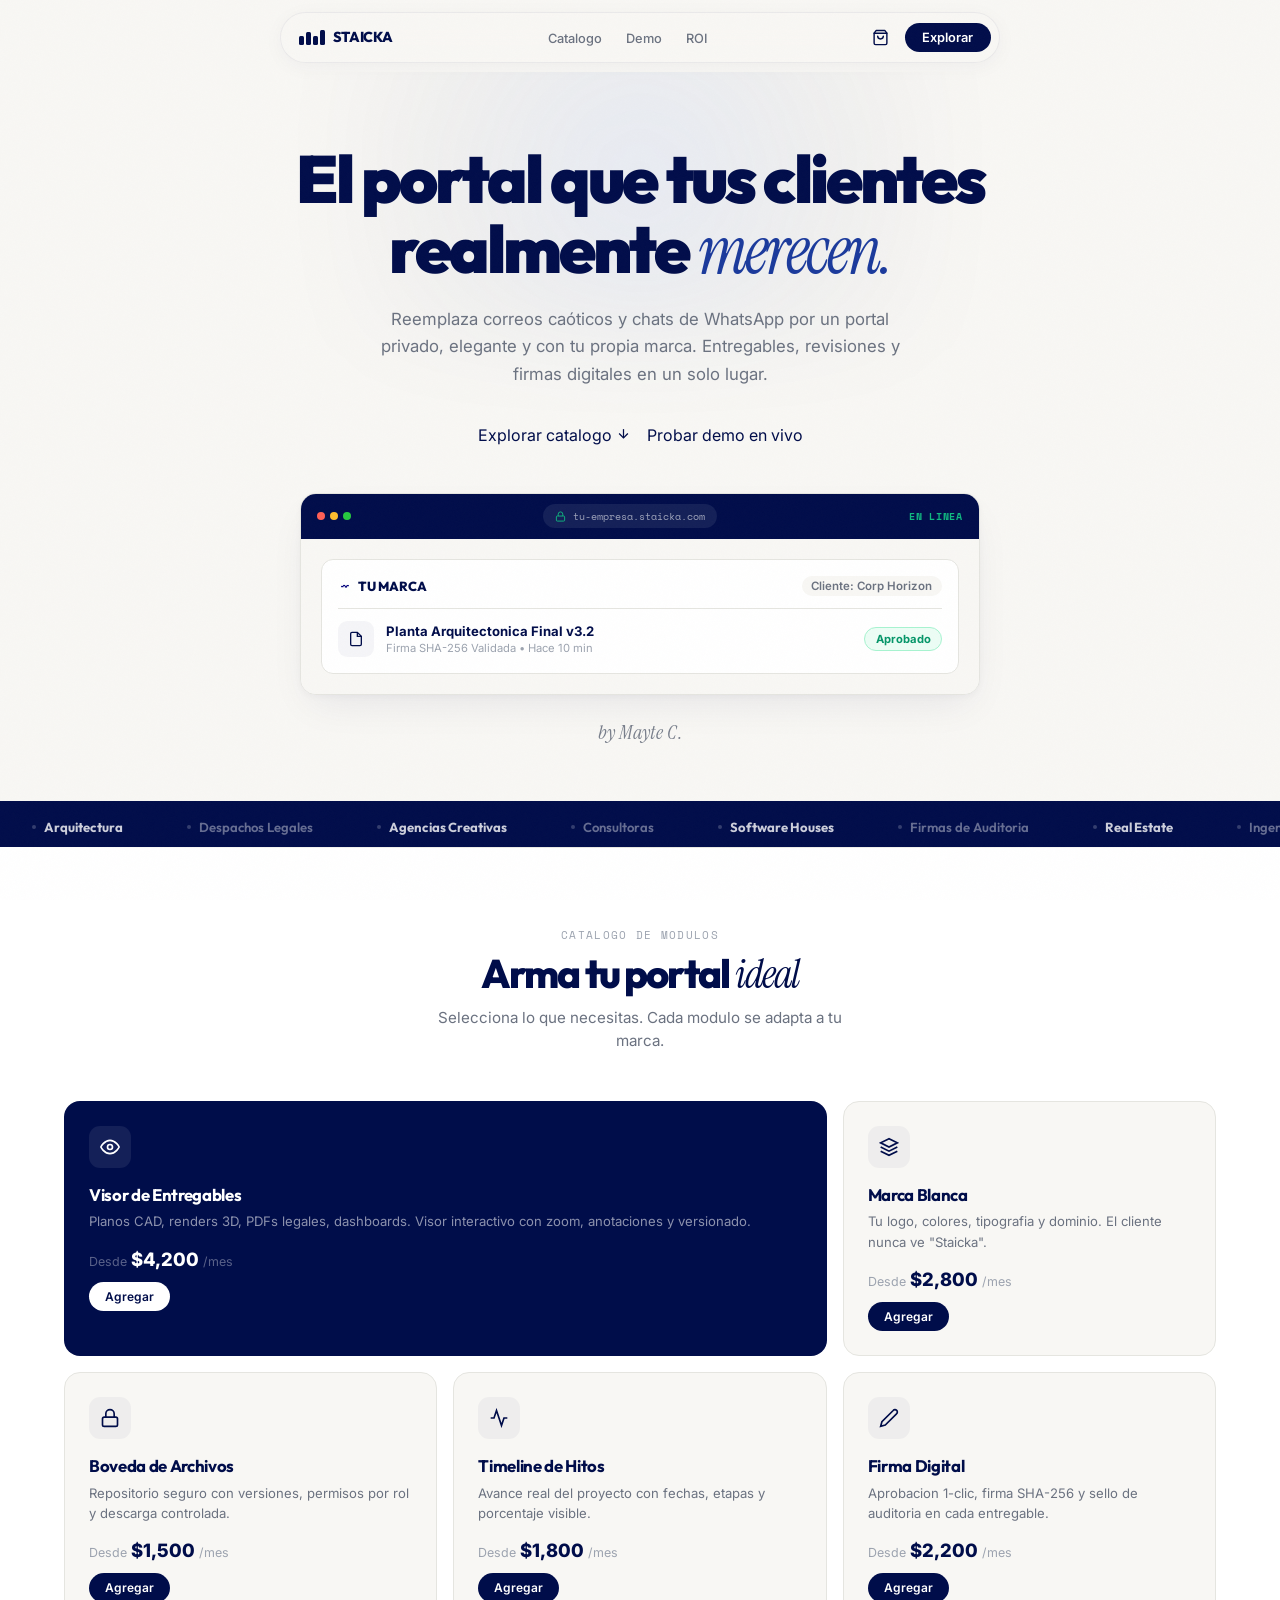
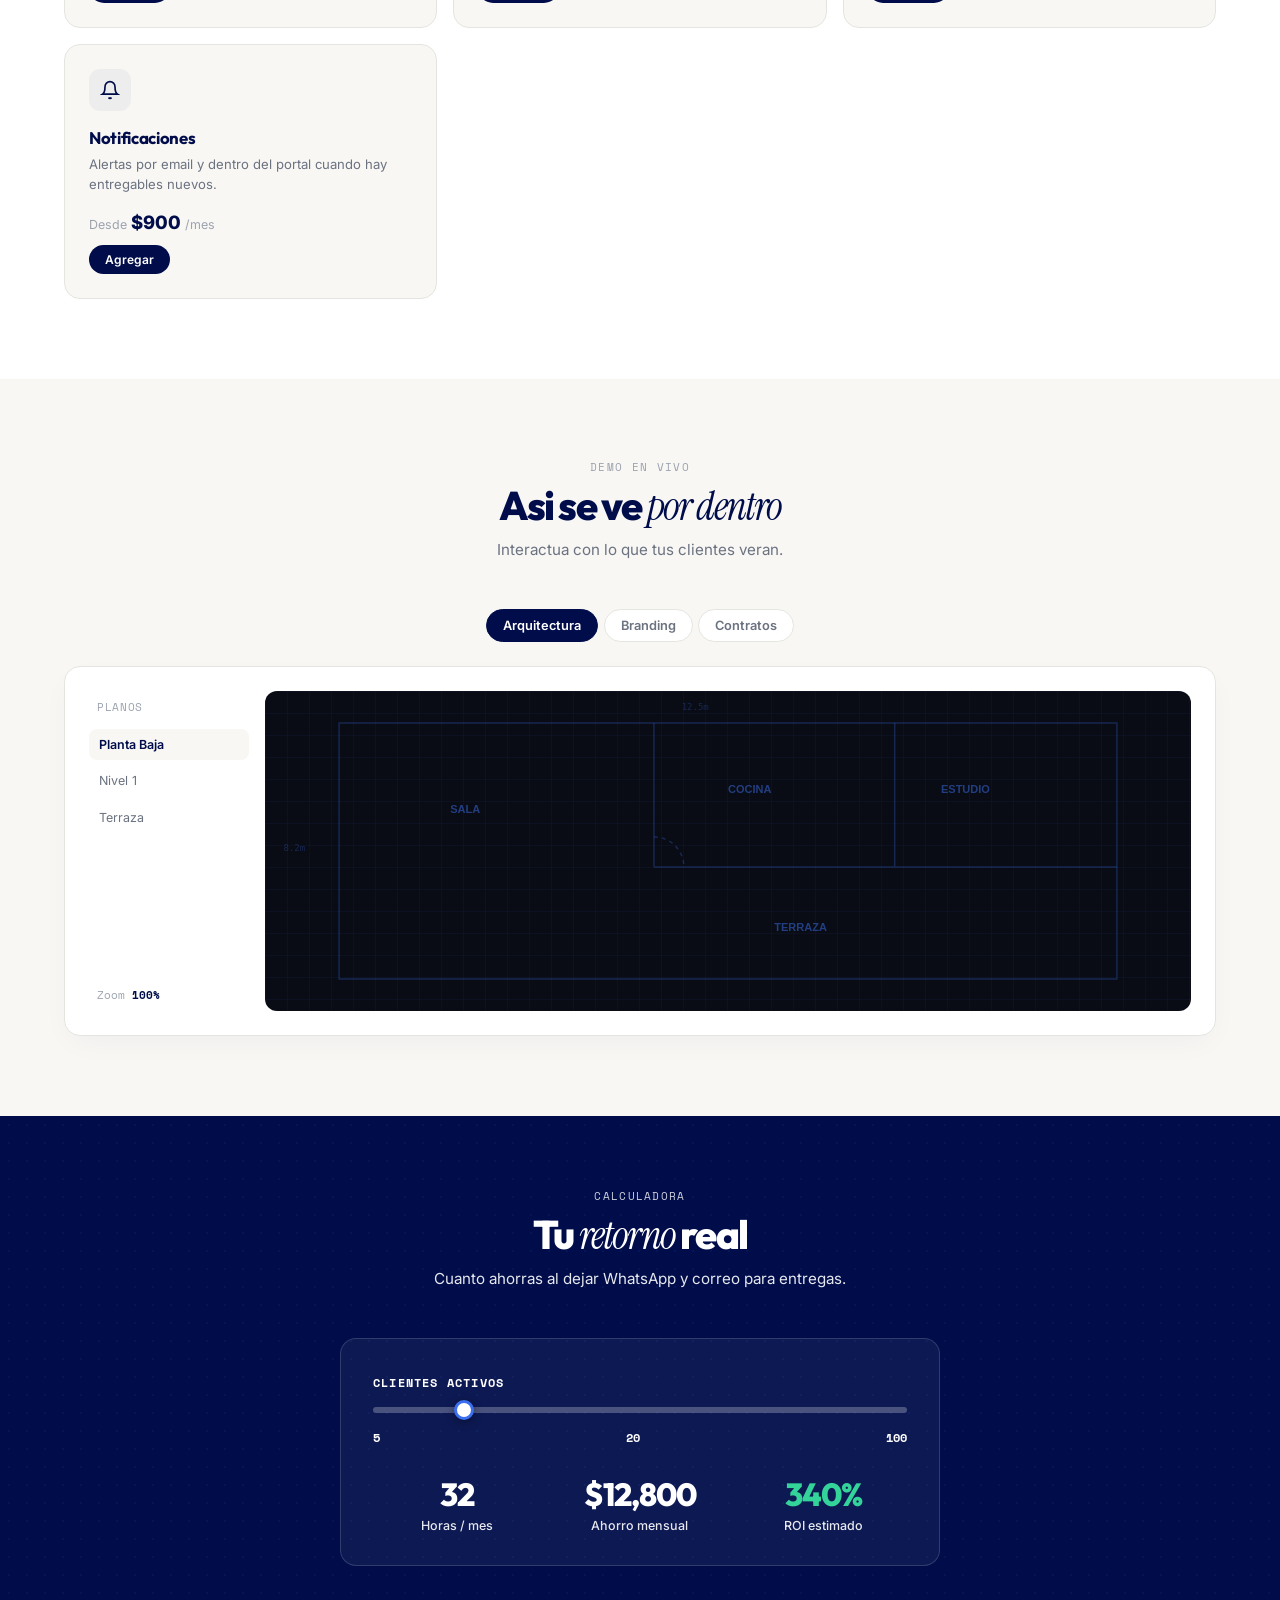
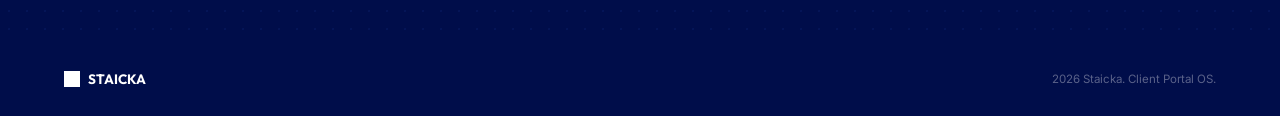
==== index.html @ 923f4547 "Initial commit: Staicka Client Portal OS Landing Page & Interactive Cart Demo" ====
<!DOCTYPE html>
<html lang="es">
<head>
  <meta charset="UTF-8">
  <meta name="viewport" content="width=device-width, initial-scale=1.0">
  <title>Staicka — El portal que tus clientes merecen</title>
  <meta name="description" content="Staicka crea portales privados de marca blanca donde tu cliente revisa, aprueba y firma entregables.">
  <link rel="stylesheet" href="styles.css">
</head>
<body>

  <!-- Active Portal Banner (Unlocks after purchase simulation) -->
  <div class="active-portal-banner" id="activePortalBanner">
    <div style="display:flex;align-items:center;gap:0.5rem;">
      <span class="active-dot"></span>
      <span id="activePortalText">Portal Activado para Estudio Creativo Alpha</span>
    </div>
    <button onclick="document.getElementById('activePortalBanner').style.display='none'" style="color:#fff;opacity:0.7;font-size:0.75rem;">Cerrar</button>
  </div>

  <!-- ═══ Capsule Navbar ═══ -->
  <div class="nav-spacer"></div>
  <div class="capsule-wrap">
    <nav class="capsule-nav" id="mainNav">
      <a href="#" class="nav-logo">
        <div class="nav-logo-blocks">
          <div class="nav-logo-block"></div>
          <div class="nav-logo-block"></div>
          <div class="nav-logo-block"></div>
          <div class="nav-logo-block"></div>
        </div>
        <span>STAICKA</span>
      </a>
      <ul class="nav-mid">
        <li><a href="#modulos">Catalogo</a></li>
        <li><a href="#visor">Demo</a></li>
        <li><a href="#roi">ROI</a></li>
      </ul>
      <div class="nav-right">
        <button class="nav-cart" id="cartBtn" aria-label="Abrir carrito">
          <svg width="17" height="17" viewBox="0 0 24 24" fill="none" stroke="currentColor" stroke-width="2" stroke-linecap="round" stroke-linejoin="round"><path d="M6 2L3 6v14a2 2 0 0 0 2 2h14a2 2 0 0 0 2-2V6l-3-4z"/><line x1="3" y1="6" x2="21" y2="6"/><path d="M16 10a4 4 0 0 1-8 0"/></svg>
          <span class="nav-cart-count" id="cartCount">0</span>
        </button>
        <button class="nav-cta" onclick="location.href='#modulos'">Explorar</button>
        <button class="nav-hamburger" id="hamburgerBtn" aria-label="Menu">
          <svg width="18" height="18" viewBox="0 0 24 24" fill="none" stroke="currentColor" stroke-width="2"><line x1="3" y1="6" x2="21" y2="6"/><line x1="3" y1="12" x2="21" y2="12"/><line x1="3" y1="18" x2="21" y2="18"/></svg>
        </button>
      </div>
    </nav>
  </div>

  <!-- Mobile Menu -->
  <div class="mobile-menu" id="mobileMenu">
    <button class="mobile-menu-close" id="mobileMenuClose">
      <svg width="22" height="22" viewBox="0 0 24 24" fill="none" stroke="currentColor" stroke-width="2"><line x1="18" y1="6" x2="6" y2="18"/><line x1="6" y1="6" x2="18" y2="18"/></svg>
    </button>
    <a href="#modulos" class="mobile-menu-link">Catalogo</a>
    <a href="#visor" class="mobile-menu-link">Demo en Vivo</a>
    <a href="#roi" class="mobile-menu-link">ROI</a>
    <a href="#" class="mobile-menu-link" id="mobileCartLink">Carrito</a>
  </div>

  <!-- ═══ HERO ═══ -->
  <section class="hero-clean" id="hero">
    <div class="hero-aura"></div>
    <div class="container hero-clean-inner">
      <h1 class="hero-clean-title">
        El portal que tus clientes<br>
        realmente <span class="serif-word">merecen.</span>
      </h1>
      <p class="hero-clean-desc">
        Reemplaza correos caóticos y chats de WhatsApp por un portal privado, elegante y con tu propia marca. Entregables, revisiones y firmas digitales en un solo lugar.
      </p>
      <div class="hero-clean-actions">
        <a href="#modulos" class="btn-main">
          Explorar catalogo
          <svg width="15" height="15" viewBox="0 0 24 24" fill="none" stroke="currentColor" stroke-width="2"><line x1="12" y1="5" x2="12" y2="19"/><polyline points="19 12 12 19 5 12"/></svg>
        </a>
        <a href="#visor" class="btn-link">Probar demo en vivo</a>
      </div>

      <!-- Live Glassmorphic Portal Mockup -->
      <div class="hero-portal-window">
        <div class="portal-window-bar">
          <div class="portal-window-dots">
            <span></span><span></span><span></span>
          </div>
          <div class="portal-window-url">
            <svg width="11" height="11" viewBox="0 0 24 24" fill="none" stroke="#10B981" stroke-width="2"><rect x="3" y="11" width="18" height="11" rx="2"/><path d="M7 11V7a5 5 0 0 1 10 0v4"/></svg>
            tu-empresa.staicka.com
          </div>
          <div class="portal-window-status">EN LINEA</div>
        </div>
        <div class="portal-window-body">
          <div class="portal-card-mini">
            <div class="portal-card-header">
              <div class="portal-brand-badge">
                <img src="assets/image.png" alt="Logo" style="height:14px;width:auto;">
                <span>TU MARCA</span>
              </div>
              <span class="portal-status-pill">Cliente: Corp Horizon</span>
            </div>
            <div class="portal-deliverable-item">
              <div class="deliverable-icon">
                <svg width="16" height="16" viewBox="0 0 24 24" fill="none" stroke="currentColor" stroke-width="2"><path d="M14 2H6a2 2 0 0 0-2 2v16a2 2 0 0 0 2 2h12a2 2 0 0 0 2-2V8z"/><polyline points="14 2 14 8 20 8"/></svg>
              </div>
              <div class="deliverable-info">
                <div class="deliverable-title">Planta Arquitectonica Final v3.2</div>
                <div class="deliverable-meta">Firma SHA-256 Validada &bull; Hace 10 min</div>
              </div>
              <span class="badge-approved">Aprobado</span>
            </div>
          </div>
        </div>
      </div>

      <!-- Signature -->
      <div class="hero-signature">by Mayte C.</div>

    </div>
  </section>

  <!-- ═══ Marquee ═══ -->
  <div class="marquee-strip">
    <div class="marquee-track">
      <span class="marquee-item"><span class="dot"></span> <strong>Arquitectura</strong></span>
      <span class="marquee-item"><span class="dot"></span> Despachos Legales</span>
      <span class="marquee-item"><span class="dot"></span> <strong>Agencias Creativas</strong></span>
      <span class="marquee-item"><span class="dot"></span> Consultoras</span>
      <span class="marquee-item"><span class="dot"></span> <strong>Software Houses</strong></span>
      <span class="marquee-item"><span class="dot"></span> Firmas de Auditoria</span>
      <span class="marquee-item"><span class="dot"></span> <strong>Real Estate</strong></span>
      <span class="marquee-item"><span class="dot"></span> Ingenieria</span>
      <span class="marquee-item"><span class="dot"></span> <strong>Arquitectura</strong></span>
      <span class="marquee-item"><span class="dot"></span> Despachos Legales</span>
      <span class="marquee-item"><span class="dot"></span> <strong>Agencias Creativas</strong></span>
      <span class="marquee-item"><span class="dot"></span> Consultoras</span>
      <span class="marquee-item"><span class="dot"></span> <strong>Software Houses</strong></span>
      <span class="marquee-item"><span class="dot"></span> Firmas de Auditoria</span>
      <span class="marquee-item"><span class="dot"></span> <strong>Real Estate</strong></span>
      <span class="marquee-item"><span class="dot"></span> Ingenieria</span>
    </div>
  </div>

  <!-- ═══ Modulos Bento ═══ -->
  <section class="modules-section" id="modulos">
    <div class="container">
      <p class="section-eyebrow reveal">Catalogo de modulos</p>
      <h2 class="section-heading reveal">Arma tu portal <span class="serif-word">ideal</span></h2>
      <p class="section-sub reveal">Selecciona lo que necesitas. Cada modulo se adapta a tu marca.</p>

      <div class="bento-grid">
        <div class="bento-card featured reveal" data-id="viewer" data-price="4200" data-name="Visor de Entregables" onclick="addToCart('viewer')">
          <div class="bento-icon">
            <svg width="20" height="20" viewBox="0 0 24 24" fill="none" stroke="currentColor" stroke-width="2" stroke-linecap="round" stroke-linejoin="round"><path d="M1 12s4-8 11-8 11 8 11 8-4 8-11 8-11-8-11-8z"/><circle cx="12" cy="12" r="3"/></svg>
          </div>
          <div class="bento-title">Visor de Entregables</div>
          <div class="bento-desc">Planos CAD, renders 3D, PDFs legales, dashboards. Visor interactivo con zoom, anotaciones y versionado.</div>
          <div class="bento-price">Desde <strong>$4,200</strong> /mes</div>
          <button class="bento-cta add-to-cart-btn" onclick="event.stopPropagation(); addToCart('viewer')">Agregar</button>
        </div>

        <div class="bento-card reveal" data-id="branding" data-price="2800" data-name="Marca Blanca" onclick="addToCart('branding')">
          <div class="bento-icon">
            <svg width="20" height="20" viewBox="0 0 24 24" fill="none" stroke="currentColor" stroke-width="2"><path d="M12 2L2 7l10 5 10-5-10-5z"/><path d="M2 17l10 5 10-5"/><path d="M2 12l10 5 10-5"/></svg>
          </div>
          <div class="bento-title">Marca Blanca</div>
          <div class="bento-desc">Tu logo, colores, tipografia y dominio. El cliente nunca ve "Staicka".</div>
          <div class="bento-price">Desde <strong>$2,800</strong> /mes</div>
          <button class="bento-cta add-to-cart-btn" onclick="event.stopPropagation(); addToCart('branding')">Agregar</button>
        </div>

        <div class="bento-card reveal" data-id="vault" data-price="1500" data-name="Boveda de Archivos" onclick="addToCart('vault')">
          <div class="bento-icon">
            <svg width="20" height="20" viewBox="0 0 24 24" fill="none" stroke="currentColor" stroke-width="2"><rect x="3" y="11" width="18" height="11" rx="2"/><path d="M7 11V7a5 5 0 0 1 10 0v4"/></svg>
          </div>
          <div class="bento-title">Boveda de Archivos</div>
          <div class="bento-desc">Repositorio seguro con versiones, permisos por rol y descarga controlada.</div>
          <div class="bento-price">Desde <strong>$1,500</strong> /mes</div>
          <button class="bento-cta add-to-cart-btn" onclick="event.stopPropagation(); addToCart('vault')">Agregar</button>
        </div>

        <div class="bento-card reveal" data-id="timeline" data-price="1800" data-name="Timeline de Hitos" onclick="addToCart('timeline')">
          <div class="bento-icon">
            <svg width="20" height="20" viewBox="0 0 24 24" fill="none" stroke="currentColor" stroke-width="2"><polyline points="22 12 18 12 15 21 9 3 6 12 2 12"/></svg>
          </div>
          <div class="bento-title">Timeline de Hitos</div>
          <div class="bento-desc">Avance real del proyecto con fechas, etapas y porcentaje visible.</div>
          <div class="bento-price">Desde <strong>$1,800</strong> /mes</div>
          <button class="bento-cta add-to-cart-btn" onclick="event.stopPropagation(); addToCart('timeline')">Agregar</button>
        </div>

        <div class="bento-card reveal" data-id="approval" data-price="2200" data-name="Firma Digital" onclick="addToCart('approval')">
          <div class="bento-icon">
            <svg width="20" height="20" viewBox="0 0 24 24" fill="none" stroke="currentColor" stroke-width="2"><path d="M17 3a2.85 2.83 0 1 1 4 4L7.5 20.5 2 22l1.5-5.5L17 3z"/></svg>
          </div>
          <div class="bento-title">Firma Digital</div>
          <div class="bento-desc">Aprobacion 1-clic, firma SHA-256 y sello de auditoria en cada entregable.</div>
          <div class="bento-price">Desde <strong>$2,200</strong> /mes</div>
          <button class="bento-cta add-to-cart-btn" onclick="event.stopPropagation(); addToCart('approval')">Agregar</button>
        </div>

        <div class="bento-card reveal" data-id="notifications" data-price="900" data-name="Notificaciones" onclick="addToCart('notifications')">
          <div class="bento-icon">
            <svg width="20" height="20" viewBox="0 0 24 24" fill="none" stroke="currentColor" stroke-width="2"><path d="M18 8A6 6 0 0 0 6 8c0 7-3 9-3 9h18s-3-2-3-9"/><path d="M13.73 21a2 2 0 0 1-3.46 0"/></svg>
          </div>
          <div class="bento-title">Notificaciones</div>
          <div class="bento-desc">Alertas por email y dentro del portal cuando hay entregables nuevos.</div>
          <div class="bento-price">Desde <strong>$900</strong> /mes</div>
          <button class="bento-cta add-to-cart-btn" onclick="event.stopPropagation(); addToCart('notifications')">Agregar</button>
        </div>
      </div>
    </div>
  </section>

  <!-- ═══ Viewer Demo ═══ -->
  <section class="viewers-section" id="visor">
    <div class="container">
      <p class="section-eyebrow reveal">Demo en vivo</p>
      <h2 class="section-heading reveal">Asi se ve <span class="serif-word">por dentro</span></h2>
      <p class="section-sub reveal">Interactua con lo que tus clientes veran.</p>

      <div class="viewer-tabs reveal">
        <button class="vtab active" data-viewer="arch">Arquitectura</button>
        <button class="vtab" data-viewer="brand">Branding</button>
        <button class="vtab" data-viewer="legal">Contratos</button>
      </div>

      <div class="viewer-box reveal">
        <div class="viewer-pane active" data-pane="arch">
          <div class="cad-layout">
            <div style="display:flex;flex-direction:column;gap:0.35rem;">
              <div style="padding:0.5rem;font-family:var(--font-mono);font-size:0.68rem;letter-spacing:0.06em;text-transform:uppercase;color:var(--slate-light);">Planos</div>
              <div class="cad-sidebar-item active-file" data-floor="1">Planta Baja</div>
              <div class="cad-sidebar-item" data-floor="2">Nivel 1</div>
              <div class="cad-sidebar-item" data-floor="3">Terraza</div>
              <div style="margin-top:auto;font-family:var(--font-mono);font-size:0.68rem;color:var(--slate-light);padding:0.5rem;">Zoom <strong id="cadZoom" style="color:var(--navy);">100%</strong></div>
            </div>
            <div class="cad-dark" id="cadCanvas">
              <div class="grid-bg"></div>
              <canvas id="blueprintCanvas" width="900" height="320"></canvas>
            </div>
          </div>
        </div>

        <div class="viewer-pane" data-pane="brand">
          <div style="display:grid;grid-template-columns:1fr 1fr;gap:1.5rem;">
            <div>
              <p style="font-family:var(--font-mono);font-size:0.65rem;text-transform:uppercase;letter-spacing:0.1em;color:var(--slate-light);margin-bottom:0.85rem;">Paleta</p>
              <div id="brandPalette" style="display:flex;flex-wrap:wrap;gap:0.45rem;"></div>
              <p style="font-family:var(--font-mono);font-size:0.65rem;text-transform:uppercase;letter-spacing:0.1em;color:var(--slate-light);margin:1.5rem 0 0.6rem;">Tipografia</p>
              <p style="font-family:var(--font-display);font-size:2rem;font-style:italic;">Instrument Serif</p>
              <p style="font-family:var(--font-sans);font-size:1.1rem;font-weight:800;margin-top:0.4rem;">Outfit Black</p>
              <p style="font-size:0.85rem;margin-top:0.35rem;color:var(--slate);">Inter — Cuerpo</p>
            </div>
            <div>
              <p style="font-family:var(--font-mono);font-size:0.65rem;text-transform:uppercase;letter-spacing:0.1em;color:var(--slate-light);margin-bottom:0.85rem;">Preview</p>
              <div style="border:1px solid var(--border);border-radius:12px;overflow:hidden;">
                <div style="background:var(--navy);padding:0.55rem 0.85rem;display:flex;align-items:center;gap:0.35rem;">
                  <span style="width:6px;height:6px;border-radius:50%;background:#ff5f56;"></span>
                  <span style="width:6px;height:6px;border-radius:50%;background:#ffbd2e;"></span>
                  <span style="width:6px;height:6px;border-radius:50%;background:#27c93f;"></span>
                  <span style="flex:1;text-align:center;font-family:var(--font-mono);font-size:0.6rem;color:rgba(255,255,255,0.3);">tu-marca.staicka.com</span>
                </div>
                <div style="padding:1.5rem;text-align:center;background:var(--cream);">
                  <div style="width:40px;height:40px;margin:0 auto 0.6rem;border-radius:10px;background:var(--white);border:1px solid var(--border);display:flex;align-items:center;justify-content:center;">
                    <svg width="20" height="12" viewBox="0 0 56 30" fill="none"><rect x="0" y="10" width="20" height="14" rx="2" fill="#000D4A"/><rect x="14" y="4" width="20" height="14" rx="2" fill="#0A1E6E"/><rect x="30" y="10" width="20" height="14" rx="2" fill="#000D4A"/></svg>
                  </div>
                  <p style="font-family:var(--font-sans);font-weight:700;font-size:0.85rem;">Portal del Cliente</p>
                  <p style="font-size:0.72rem;color:var(--slate);margin-top:0.15rem;">3 entregables pendientes</p>
                </div>
              </div>
            </div>
          </div>
        </div>

        <div class="viewer-pane" data-pane="legal">
          <div style="max-width:500px;margin:0 auto;">
            <div style="background:var(--cream);border:1px solid var(--border);border-radius:12px;padding:1.5rem;">
              <div style="display:flex;align-items:center;justify-content:space-between;margin-bottom:1rem;flex-wrap:wrap;gap:0.5rem;">
                <div>
                  <p style="font-family:var(--font-sans);font-weight:700;font-size:1rem;">Acuerdo de Confidencialidad</p>
                  <p style="font-family:var(--font-mono);font-size:0.68rem;color:var(--slate);">NDA-REV-3.2</p>
                </div>
                <span style="padding:0.2rem 0.6rem;border-radius:999px;background:#ECFDF5;color:#059669;font-size:0.68rem;font-weight:700;">Pendiente</span>
              </div>
              <div style="background:var(--white);border:1px solid var(--border);border-radius:10px;padding:1.15rem;margin-bottom:1rem;">
                <p style="font-size:0.8rem;line-height:1.7;color:var(--slate);">
                  Las partes acuerdan mantener estricta confidencialidad sobre toda la informacion compartida durante la vigencia de este contrato, incluyendo pero no limitando a datos financieros, estrategicos y operativos...
                </p>
              </div>
              <div style="display:flex;gap:0.5rem;flex-wrap:wrap;">
                <button class="btn-main" id="signBtn" style="flex:1;justify-content:center;font-size:0.82rem;padding:0.7rem;min-width:120px;">Firmar</button>
                <button style="flex:1;padding:0.7rem;border-radius:999px;border:1px solid var(--border);font-size:0.82rem;font-weight:600;color:var(--slate);background:var(--white);text-align:center;cursor:pointer;min-width:120px;">Rechazar</button>
              </div>
              <div id="signResult" style="margin-top:0.85rem;display:none;padding:0.75rem;border-radius:10px;background:#ECFDF5;border:1px solid #A7F3D0;font-size:0.72rem;font-family:var(--font-mono);word-break:break-all;"></div>
            </div>
          </div>
        </div>
      </div>
    </div>
  </section>

  <!-- ═══ ROI ═══ -->
  <section class="roi-section" id="roi">
    <div class="container">
      <p class="section-eyebrow reveal" style="color:#ffffff;opacity:0.8;">Calculadora</p>
      <h2 class="section-heading reveal" style="color:#ffffff;">Tu <span class="serif-word">retorno</span> real</h2>
      <p class="section-sub reveal" style="color:#ffffff;opacity:0.9;">Cuanto ahorras al dejar WhatsApp y correo para entregas.</p>
      <div class="roi-card reveal">
        <label style="font-family:var(--font-mono);font-size:0.75rem;text-transform:uppercase;letter-spacing:0.1em;color:#ffffff;font-weight:700;">Clientes activos</label>
        <input type="range" class="roi-slider" id="roiSlider" min="5" max="100" value="20">
        <div style="display:flex;justify-content:space-between;font-family:var(--font-mono);font-size:0.75rem;color:#ffffff;font-weight:700;">
          <span>5</span><span id="roiVal" style="font-weight:800;color:#ffffff;">20</span><span>100</span>
        </div>
        <div class="roi-metrics">
          <div class="roi-metric">
            <p class="roi-metric-value" id="roiHours" style="color:#ffffff;">32</p>
            <p class="roi-metric-label" style="color:#ffffff;">Horas / mes</p>
          </div>
          <div class="roi-metric">
            <p class="roi-metric-value" id="roiSavings" style="color:#ffffff;">$12,800</p>
            <p class="roi-metric-label" style="color:#ffffff;">Ahorro mensual</p>
          </div>
          <div class="roi-metric">
            <p class="roi-metric-value" style="color:#34D399;" id="roiPercent">340%</p>
            <p class="roi-metric-label" style="color:#ffffff;">ROI estimado</p>
          </div>
        </div>
      </div>
    </div>
  </section>

  <!-- ═══ Footer ═══ -->
  <footer class="site-footer">
    <div class="container">
      <div class="footer-inner">
        <div class="footer-logo">
          <img src="assets/image.png" alt="Staicka">
          <span>STAICKA</span>
        </div>
        <p style="font-size:0.72rem;">2026 Staicka. Client Portal OS.</p>
      </div>
    </div>
  </footer>

  <!-- ═══ Cart Drawer with Purchase Flow ═══ -->
  <div class="cart-overlay" id="cartOverlay"></div>
  <aside class="cart-drawer" id="cartDrawer">

    <!-- Step 1: Cart -->
    <div class="cart-step active" id="cartStep1">
      <div class="cart-drawer-head">
        <h3>Tu configuracion</h3>
        <button id="cartClose" aria-label="Cerrar" style="color:var(--slate);">
          <svg width="18" height="18" viewBox="0 0 24 24" fill="none" stroke="currentColor" stroke-width="2"><line x1="18" y1="6" x2="6" y2="18"/><line x1="6" y1="6" x2="18" y2="18"/></svg>
        </button>
      </div>
      <div class="cart-drawer-body" id="cartBody"></div>
      <div class="cart-drawer-foot">
        <div class="cart-total-row"><span>Subtotal</span><span id="cartSubtotal">$0</span></div>
        <div class="cart-total-row"><span>IVA 16%</span><span id="cartTax">$0</span></div>
        <div class="cart-total-row grand"><span>Total / mes</span><span id="cartTotal">$0</span></div>
        <button class="btn-checkout" style="margin-top:0.85rem;" id="goToCheckout" disabled>
          <span>Continuar a checkout</span>
          <svg width="16" height="16" viewBox="0 0 24 24" fill="none" stroke="currentColor" stroke-width="2"><line x1="5" y1="12" x2="19" y2="12"/><polyline points="12 5 19 12 12 19"/></svg>
        </button>
      </div>
    </div>

    <!-- Step 2: Checkout Form -->
    <div class="cart-step" id="cartStep2">
      <div class="cart-step-head" style="display:flex;align-items:center;gap:0.75rem;">
        <button class="btn-back-nav" id="backToCart" aria-label="Volver">
          <svg width="16" height="16" viewBox="0 0 24 24" fill="none" stroke="currentColor" stroke-width="2"><line x1="19" y1="12" x2="5" y2="12"/><polyline points="12 19 5 12 12 5"/></svg>
        </button>
        <h3 style="font-family:var(--font-sans);font-weight:700;font-size:1rem;">Datos de contacto</h3>
      </div>
      <div class="cart-step-body">
        <form id="checkoutForm" style="display:flex;flex-direction:column;gap:0.85rem;" onsubmit="return false;">
          <div>
            <label class="checkout-label">Nombre completo</label>
            <input class="checkout-input" type="text" id="cName" placeholder="Estudio Creativo Alpha">
          </div>
          <div>
            <label class="checkout-label">Email corporativo</label>
            <input class="checkout-input" type="email" id="cEmail" placeholder="contacto@alpha.com">
          </div>
          <div>
            <label class="checkout-label">Empresa</label>
            <input class="checkout-input" type="text" id="cCompany" placeholder="Alpha Design Group">
          </div>
          <div>
            <label class="checkout-label">Telefono</label>
            <input class="checkout-input" type="tel" id="cPhone" placeholder="+52 55 1234 5678">
          </div>
          <div style="margin-top:0.5rem;">
            <p style="font-family:var(--font-mono);font-size:0.65rem;text-transform:uppercase;letter-spacing:0.1em;color:var(--slate-light);margin-bottom:0.5rem;">Resumen de Compra</p>
            <div id="checkoutSummary"></div>
            <div style="display:flex;justify-content:space-between;font-weight:800;font-size:0.95rem;margin-top:0.5rem;padding-top:0.5rem;border-top:1px dashed var(--border);">
              <span>Total / mes</span><span id="checkoutTotal">$0 MXN</span>
            </div>
          </div>
        </form>
      </div>
      <div class="cart-step-foot">
        <button class="btn-checkout" id="placeOrderBtn">
          <svg width="15" height="15" viewBox="0 0 24 24" fill="none" stroke="currentColor" stroke-width="2"><rect x="3" y="11" width="18" height="11" rx="2"/><path d="M7 11V7a5 5 0 0 1 10 0v4"/></svg>
          <span>Confirmar pedido</span>
        </button>
      </div>
    </div>

    <!-- Step 3: Confirmation Receipt -->
    <div class="cart-step" id="cartStep3">
      <div style="flex:1;display:flex;flex-direction:column;align-items:center;justify-content:center;padding:1.5rem;text-align:center;overflow-y:auto;">
        <svg width="48" height="48" viewBox="0 0 24 24" fill="none" stroke="#059669" stroke-width="2"><path d="M22 11.08V12a10 10 0 1 1-5.93-9.14"/><polyline points="22 4 12 14.01 9 11.01"/></svg>
        <h3 style="font-family:var(--font-sans);font-weight:800;font-size:1.2rem;margin:0.75rem 0 0.25rem;">¡Compra Completada!</h3>
        <p style="color:var(--slate);font-size:0.82rem;max-width:280px;">Tu portal ha sido activado con exito. A continuacion tienes tu comprobante:</p>
        
        <div id="orderReceiptBox" style="width:100%;"></div>

        <button class="btn-finish-green" style="margin-top:0.5rem;" id="closeAfterOrder">
          <span>Finalizar y Ver Portal</span>
          <svg width="16" height="16" viewBox="0 0 24 24" fill="none" stroke="currentColor" stroke-width="2"><polyline points="20 6 9 17 4 12"/></svg>
        </button>
      </div>
    </div>

  </aside>

  <script src="app.js"></script>
</body>
</html>
---- styles.css ----
@import url('https://fonts.googleapis.com/css2?family=Instrument+Serif:ital@0;1&family=Outfit:wght@300;400;500;600;700;800;900&family=Inter:wght@300;400;500;600&family=Space+Mono:wght@400;700&display=swap');

:root {
  --white: #FFFFFF;
  --cream: #F8F7F4;
  --cream-dark: #EEECE7;
  --navy: #000D4A;
  --navy-mid: #0A1E6E;
  --navy-soft: #1B3A9C;
  --blue-glow: #3B6FF0;
  --slate: #6B7280;
  --slate-light: #9CA3AF;
  --border: #E5E5E0;
  --emerald: #059669;
  --gold: #D97706;
  --font-display: 'Instrument Serif', Georgia, serif;
  --font-sans: 'Outfit', sans-serif;
  --font-body: 'Inter', sans-serif;
  --font-mono: 'Space Mono', monospace;
}

*, *::before, *::after { box-sizing: border-box; margin: 0; padding: 0; }
html { scroll-behavior: smooth; font-size: 16px; }
body {
  font-family: var(--font-body);
  background: var(--cream);
  color: var(--navy);
  -webkit-font-smoothing: antialiased;
  overflow-x: hidden;
}
a { color: inherit; text-decoration: none; }
button { cursor: pointer; border: none; background: none; font-family: inherit; }
img { max-width: 100%; display: block; }
.container { max-width: 1200px; margin: 0 auto; padding: 0 1.5rem; }

/* ── GRAIN ── */
body::after {
  content: '';
  position: fixed; inset: 0; z-index: 9999;
  pointer-events: none; opacity: 0.022;
  background-image: url("data:image/svg+xml,%3Csvg viewBox='0 0 256 256' xmlns='http://www.w3.org/2000/svg'%3E%3Cfilter id='n'%3E%3CfeTurbulence type='fractalNoise' baseFrequency='0.9' numOctaves='4' stitchTiles='stitch'/%3E%3C/filter%3E%3Crect width='100%25' height='100%25' filter='url(%23n)'/%3E%3C/svg%3E");
  background-repeat: repeat; background-size: 128px;
}

/* ── Active Portal Banner ── */
.active-portal-banner {
  display: none;
  position: fixed; top: 0; left: 0; right: 0; z-index: 9998;
  background: var(--navy); color: #fff;
  padding: 0.55rem 1.5rem; font-size: 0.8rem; font-family: var(--font-sans); font-weight: 600;
  justify-content: space-between; align-items: center;
  box-shadow: 0 4px 16px rgba(0,13,74,0.18);
  animation: slideDown 0.4s ease;
}
.active-dot {
  width: 8px; height: 8px; border-radius: 50%; background: #10B981;
  box-shadow: 0 0 8px #10B981; animation: pulseGlow 1.5s infinite;
}
@keyframes pulseGlow { 0%,100%{ opacity: 1; } 50%{ opacity: 0.4; } }
@keyframes slideDown { from { transform: translateY(-100%); } to { transform: translateY(0); } }

/* ── Spinner for button ── */
.spinner {
  width: 14px; height: 14px; border: 2px solid rgba(255,255,255,0.3);
  border-top-color: #fff; border-radius: 50%;
  animation: spin 0.6s linear infinite; display: inline-block; vertical-align: middle;
}
@keyframes spin { to { transform: rotate(360deg); } }

/* ═══════════════════════════════════
   CAPSULE NAVBAR
   ═══════════════════════════════════ */
.nav-spacer { height: 4.5rem; }
.capsule-wrap {
  position: fixed; top: 0.75rem; left: 50%; transform: translateX(-50%);
  z-index: 9000; width: calc(100% - 1.5rem); max-width: 720px;
}
.capsule-nav {
  display: flex; align-items: center; justify-content: space-between;
  background: rgba(248,247,244,0.72);
  backdrop-filter: blur(28px) saturate(1.4);
  border: 1px solid rgba(0,13,74,0.06);
  border-radius: 999px; padding: 0.4rem 0.5rem 0.4rem 1.1rem;
  box-shadow: 0 4px 20px rgba(0,13,74,0.04);
  transition: all 0.4s ease;
}
.capsule-nav.scrolled {
  background: rgba(248,247,244,0.92);
  box-shadow: 0 6px 28px rgba(0,13,74,0.08);
}
.nav-logo { display: flex; align-items: center; gap: 0.5rem; flex-shrink: 0; }
.nav-logo-blocks { display: flex; gap: 2px; align-items: flex-end; }
.nav-logo-block { width: 5px; border-radius: 1.5px; background: var(--navy); }
.nav-logo-block:nth-child(1) { height: 9px; }
.nav-logo-block:nth-child(2) { height: 13px; }
.nav-logo-block:nth-child(3) { height: 9px; }
.nav-logo-block:nth-child(4) { height: 15px; }
.nav-logo span {
  font-family: var(--font-sans); font-weight: 800; font-size: 0.9rem;
  letter-spacing: -0.02em;
}
.nav-mid { display: flex; gap: 1.5rem; list-style: none; }
.nav-mid a {
  font-size: 0.8rem; font-weight: 500; color: var(--slate);
  transition: color 0.25s; position: relative;
}
.nav-mid a::after {
  content: ''; position: absolute; bottom: -2px; left: 0;
  width: 0; height: 1.5px; background: var(--navy);
  transition: width 0.3s ease;
}
.nav-mid a:hover { color: var(--navy); }
.nav-mid a:hover::after { width: 100%; }
.nav-right { display: flex; align-items: center; gap: 0.4rem; }
.nav-cart {
  position: relative; width: 36px; height: 36px; border-radius: 50%;
  display: flex; align-items: center; justify-content: center;
  color: var(--navy); transition: background 0.2s;
}
.nav-cart:hover { background: var(--cream-dark); }
.nav-cart-count {
  position: absolute; top: -2px; right: -2px;
  background: var(--navy); color: #fff; font-size: 0.58rem; font-weight: 800;
  width: 15px; height: 15px; border-radius: 50%;
  display: flex; align-items: center; justify-content: center;
  transform: scale(0); transition: transform 0.3s cubic-bezier(0.34,1.56,0.64,1);
}
.nav-cart-count.has-items { transform: scale(1); }
.nav-cta {
  padding: 0.45rem 1.1rem; border-radius: 999px;
  background: var(--navy); color: #fff; font-size: 0.8rem; font-weight: 600;
  transition: all 0.25s;
}
.nav-cta:hover { background: var(--navy-mid); transform: translateY(-1px); }
.nav-hamburger {
  display: none; width: 36px; height: 36px; border-radius: 50%;
  align-items: center; justify-content: center; color: var(--navy);
  transition: background 0.2s;
}
.nav-hamburger:hover { background: var(--cream-dark); }

/* Mobile Menu */
.mobile-menu {
  display: none; position: fixed; top: 0; left: 0; right: 0; bottom: 0;
  background: rgba(248,247,244,0.97); backdrop-filter: blur(20px);
  z-index: 8999; flex-direction: column;
  align-items: center; justify-content: center; gap: 2rem;
  opacity: 0; visibility: hidden; transition: all 0.35s ease;
}
.mobile-menu.active { opacity: 1; visibility: visible; }
.mobile-menu a {
  font-family: var(--font-sans); font-size: 1.5rem; font-weight: 700;
  color: var(--navy); letter-spacing: -0.03em;
  opacity: 0; transform: translateY(12px);
  transition: all 0.3s ease;
}
.mobile-menu.active a { opacity: 1; transform: translateY(0); }
.mobile-menu.active a:nth-child(1) { transition-delay: 0.1s; }
.mobile-menu.active a:nth-child(2) { transition-delay: 0.15s; }
.mobile-menu.active a:nth-child(3) { transition-delay: 0.2s; }
.mobile-menu.active a:nth-child(4) { transition-delay: 0.25s; }
.mobile-menu-close {
  position: absolute; top: 1.25rem; right: 1.25rem;
  width: 40px; height: 40px; border-radius: 50%;
  display: flex; align-items: center; justify-content: center;
  color: var(--navy);
}

/* ═══════════════════════════════════
   HERO — Split Asymmetric
   ═══════════════════════════════════ */
/* ═══════════════════════════════════
   HERO — Clean & Editorial
   ═══════════════════════════════════ */
.hero-clean {
  position: relative;
  padding: 4.5rem 0 3.5rem;
  text-align: center;
  overflow: hidden;
}

.hero-aura {
  position: absolute; top: -10%; left: 50%; transform: translateX(-50%);
  width: 600px; height: 350px;
  background: radial-gradient(circle, rgba(59,111,240,0.09) 0%, rgba(0,13,74,0.03) 60%, transparent 100%);
  pointer-events: none; filter: blur(40px); z-index: 0;
}

.hero-clean-inner {
  position: relative; z-index: 2;
  display: flex; flex-direction: column; align-items: center;
}

.hero-clean-tag {
  display: inline-flex; align-items: center; gap: 0.55rem;
  padding: 0.35rem 0.95rem; border-radius: 999px;
  background: rgba(255,255,255,0.7); border: 1px solid var(--border);
  font-family: var(--font-mono); font-size: 0.7rem; font-weight: 600;
  color: var(--navy); margin-bottom: 1.75rem;
  box-shadow: 0 2px 10px rgba(0,13,74,0.03);
}

.hero-clean-title {
  font-family: var(--font-sans); font-weight: 900;
  font-size: clamp(2.4rem, 5.2vw, 4.2rem);
  line-height: 1.05; letter-spacing: -0.045em;
  color: var(--navy); margin-bottom: 1.25rem;
}
.hero-clean-title .serif-word {
  font-family: var(--font-display); font-weight: 400; font-style: italic;
  color: var(--navy-soft);
}

.hero-clean-desc {
  font-size: 1.05rem; line-height: 1.65; color: var(--slate);
  max-width: 540px; margin: 0 auto 2.25rem;
}

.hero-clean-actions {
  display: flex; align-items: center; justify-content: center; gap: 1rem;
  margin-bottom: 3rem; flex-wrap: wrap;
}

/* Glassmorphic Portal Mockup Window */
.hero-portal-window {
  width: 100%; max-width: 680px;
  background: var(--white);
  border: 1px solid var(--border);
  border-radius: 16px;
  overflow: hidden;
  box-shadow: 0 16px 40px -10px rgba(0,13,74,0.08), 0 2px 6px rgba(0,13,74,0.03);
  text-align: left;
  transition: transform 0.4s cubic-bezier(0.4,0,0.2,1);
}
.hero-portal-window:hover { transform: translateY(-4px); }

.portal-window-bar {
  background: var(--navy); padding: 0.65rem 1rem;
  display: flex; align-items: center; justify-content: space-between;
}
.portal-window-dots { display: flex; gap: 5px; }
.portal-window-dots span { width: 8px; height: 8px; border-radius: 50%; background: rgba(255,255,255,0.2); }
.portal-window-dots span:nth-child(1) { background: #ff5f56; }
.portal-window-dots span:nth-child(2) { background: #ffbd2e; }
.portal-window-dots span:nth-child(3) { background: #27c93f; }

.portal-window-url {
  display: flex; align-items: center; gap: 0.4rem;
  font-family: var(--font-mono); font-size: 0.65rem; color: rgba(255,255,255,0.6);
  background: rgba(255,255,255,0.08); padding: 0.25rem 0.75rem; border-radius: 999px;
}

.portal-window-status {
  font-family: var(--font-mono); font-size: 0.6rem; font-weight: 700; color: #10B981;
  letter-spacing: 0.08em;
}

.portal-window-body { padding: 1.25rem; background: var(--cream); }
.portal-card-mini {
  background: var(--white); border: 1px solid var(--border); border-radius: 12px;
  padding: 1rem;
}
.portal-card-header {
  display: flex; align-items: center; justify-content: space-between;
  border-bottom: 1px solid var(--border); padding-bottom: 0.75rem; margin-bottom: 0.75rem;
}
.portal-brand-badge {
  display: flex; align-items: center; gap: 0.4rem;
  font-family: var(--font-sans); font-weight: 800; font-size: 0.82rem; color: var(--navy);
}
.portal-status-pill {
  font-size: 0.72rem; font-weight: 600; color: var(--slate);
  background: var(--cream); padding: 0.2rem 0.6rem; border-radius: 999px;
}

.portal-deliverable-item {
  display: flex; align-items: center; gap: 0.75rem;
}
.deliverable-icon {
  width: 36px; height: 36px; border-radius: 9px;
  background: rgba(0,13,74,0.04); display: flex; align-items: center; justify-content: center;
  color: var(--navy); flex-shrink: 0;
}
.deliverable-info { flex: 1; min-width: 0; }
.deliverable-title { font-size: 0.82rem; font-weight: 700; color: var(--navy); }
.deliverable-meta { font-size: 0.7rem; color: var(--slate-light); margin-top: 0.15rem; }

.badge-approved {
  background: #ECFDF5; color: #059669; font-size: 0.7rem; font-weight: 700;
  padding: 0.25rem 0.65rem; border-radius: 999px; border: 1px solid #A7F3D0;
}

.hero-signature {
  font-family: var(--font-display);
  font-style: italic;
  font-size: 1.25rem;
  color: var(--slate);
  margin-top: 1.5rem;
  letter-spacing: 0.03em;
  opacity: 0.9;
}

/* ═══════════════════════════════════
   MARQUEE
   ═══════════════════════════════════ */
.marquee-strip {
  overflow: hidden; background: var(--navy); padding: 0.75rem 0; white-space: nowrap;
}
.marquee-track { display: inline-flex; animation: marqueeScroll 22s linear infinite; }
.marquee-item {
  font-family: var(--font-sans); font-size: 0.82rem; font-weight: 600;
  color: rgba(255,255,255,0.4); padding: 0 2rem;
  display: inline-flex; align-items: center; gap: 0.5rem;
}
.marquee-item .dot { width: 4px; height: 4px; border-radius: 50%; background: rgba(255,255,255,0.2); }
.marquee-item strong { color: rgba(255,255,255,0.8); }
@keyframes marqueeScroll { 0% { transform: translateX(0); } 100% { transform: translateX(-50%); } }

/* ═══════════════════════════════════
   SECTIONS
   ═══════════════════════════════════ */
.section-eyebrow {
  font-family: var(--font-mono); font-size: 0.68rem;
  letter-spacing: 0.12em; text-transform: uppercase;
  color: var(--slate-light); text-align: center;
}
.section-heading {
  font-family: var(--font-sans); font-size: clamp(1.8rem, 3.5vw, 2.5rem);
  font-weight: 800; text-align: center; letter-spacing: -0.045em;
  margin: 0.5rem 0 0.6rem; line-height: 1.1;
}
.section-heading .serif-word {
  font-family: var(--font-display); font-weight: 400; font-style: italic;
}
.section-sub {
  text-align: center; color: var(--slate); font-size: 0.95rem;
  max-width: 440px; margin: 0 auto 3rem; line-height: 1.55;
}

/* ═══════════════════════════════════
   BENTO GRID
   ═══════════════════════════════════ */
.modules-section {
  padding: 5rem 0;
  background: var(--white);
  position: relative;
}
.modules-section::before {
  content: ''; position: absolute; top: 0; left: 0; right: 0; height: 1px;
  background: linear-gradient(90deg, transparent, var(--border), transparent);
}

.bento-grid {
  display: grid;
  grid-template-columns: repeat(3, 1fr);
  gap: 1rem;
}

.bento-card {
  background: var(--cream); border: 1px solid var(--border); border-radius: 16px;
  padding: 1.5rem; transition: all 0.4s cubic-bezier(0.4,0,0.2,1);
  position: relative; overflow: hidden; cursor: pointer;
}
.bento-card::after {
  content: ''; position: absolute; inset: 0; border-radius: 16px;
  box-shadow: inset 0 0 0 1.5px var(--navy); opacity: 0; transition: opacity 0.35s;
  pointer-events: none;
}
.bento-card:hover::after { opacity: 1; }
.bento-card:hover { transform: translateY(-5px); box-shadow: 0 20px 40px -10px rgba(0,13,74,0.08); }

.bento-card.featured {
  grid-column: span 2; background: var(--navy); color: #fff; border-color: transparent;
}
.bento-card.featured::after { box-shadow: none; }
.bento-card.featured:hover { box-shadow: 0 20px 40px -10px rgba(0,13,74,0.25); }
.bento-card.featured .bento-icon { background: rgba(255,255,255,0.08); color: #fff; }
.bento-card.featured .bento-title { color: #fff; }
.bento-card.featured .bento-desc { color: rgba(255,255,255,0.55); }
.bento-card.featured .bento-price { color: rgba(255,255,255,0.35); }
.bento-card.featured .bento-price strong { color: #fff; }

.bento-icon {
  width: 42px; height: 42px; border-radius: 11px;
  background: rgba(0,13,74,0.04); display: flex; align-items: center; justify-content: center;
  color: var(--navy); margin-bottom: 1rem; transition: transform 0.3s;
}
.bento-card:hover .bento-icon { transform: scale(1.08); }
.bento-title { font-family: var(--font-sans); font-size: 1.05rem; font-weight: 700; margin-bottom: 0.4rem; letter-spacing: -0.02em; }
.bento-desc { font-size: 0.82rem; color: var(--slate); line-height: 1.55; margin-bottom: 1rem; }
.bento-price { font-size: 0.78rem; color: var(--slate-light); }
.bento-price strong { font-size: 1.15rem; font-weight: 800; color: var(--navy); }

.bento-cta {
  display: inline-flex; align-items: center; gap: 0.35rem;
  padding: 0.45rem 1rem; border-radius: 999px;
  background: var(--navy); color: #fff; font-size: 0.75rem; font-weight: 600;
  margin-top: 0.75rem; transition: all 0.25s;
  position: relative; z-index: 10; pointer-events: auto; cursor: pointer;
}
.bento-card.featured .bento-cta { background: #fff; color: var(--navy); }
.bento-cta:hover { transform: translateY(-1px); box-shadow: 0 4px 10px rgba(0,13,74,0.1); }

/* ═══════════════════════════════════
   VIEWERS
   ═══════════════════════════════════ */
.viewers-section { padding: 5rem 0; }
.viewer-tabs {
  display: flex; justify-content: center; gap: 0.35rem; margin-bottom: 1.5rem; flex-wrap: wrap;
}
.vtab {
  padding: 0.5rem 1rem; border-radius: 999px;
  background: var(--white); border: 1px solid var(--border);
  font-size: 0.8rem; font-weight: 600; color: var(--slate);
  transition: all 0.25s;
}
.vtab.active, .vtab:hover { background: var(--navy); color: #fff; border-color: var(--navy); }
.viewer-box {
  background: var(--white); border: 1px solid var(--border);
  border-radius: 16px; overflow: hidden;
  box-shadow: 0 10px 32px -8px rgba(0,13,74,0.05);
}
.viewer-pane { display: none; padding: 1.5rem; }
.viewer-pane.active { display: block; animation: paneIn 0.35s ease; }
@keyframes paneIn { from { opacity: 0; transform: translateY(6px); } to { opacity: 1; transform: translateY(0); } }

.cad-layout { display: grid; grid-template-columns: 160px 1fr; gap: 1rem; }
.cad-sidebar-item {
  padding: 0.5rem 0.65rem; border-radius: 8px; font-size: 0.78rem;
  color: var(--slate); cursor: pointer; transition: all 0.2s;
}
.cad-sidebar-item:hover, .cad-sidebar-item.active-file {
  background: var(--cream); color: var(--navy); font-weight: 600;
}
.cad-dark {
  background: #090C14; border-radius: 12px; height: 320px;
  position: relative; overflow: hidden; cursor: crosshair;
}
.cad-dark .grid-bg {
  position: absolute; inset: 0;
  background-image:
    linear-gradient(rgba(59,111,240,0.06) 1px, transparent 1px),
    linear-gradient(90deg, rgba(59,111,240,0.06) 1px, transparent 1px);
  background-size: 22px 22px;
}

/* ═══════════════════════════════════
   ROI
   ═══════════════════════════════════ */
.roi-section {
  padding: 4.5rem 0; background: var(--navy); position: relative; overflow: hidden;
  color: #ffffff;
}
.roi-section::before {
  content: ''; position: absolute; inset: 0;
  background-image: radial-gradient(rgba(59,111,240,0.08) 1px, transparent 1px);
  background-size: 18px 18px;
}
.roi-card {
  max-width: 600px; margin: 0 auto;
  background: rgba(255,255,255,0.05); border: 1px solid rgba(255,255,255,0.15);
  border-radius: 16px; padding: 2rem; position: relative; z-index: 1;
  color: #ffffff;
}
.roi-slider {
  width: 100%; height: 6px; border-radius: 3px;
  background: rgba(255,255,255,0.25); outline: none;
  -webkit-appearance: none; appearance: none; cursor: pointer; margin: 1rem 0;
}
.roi-slider::-webkit-slider-thumb {
  -webkit-appearance: none; width: 20px; height: 20px; border-radius: 50%;
  background: #ffffff; border: 3px solid var(--blue-glow);
  box-shadow: 0 2px 10px rgba(0,0,0,0.4);
}
.roi-slider::-moz-range-thumb {
  width: 20px; height: 20px; border-radius: 50%; border: 3px solid var(--blue-glow);
  background: #ffffff; box-shadow: 0 2px 10px rgba(0,0,0,0.4);
}
.roi-metrics { display: grid; grid-template-columns: repeat(3, 1fr); gap: 1rem; margin-top: 1.75rem; }
.roi-metric { text-align: center; }
.roi-metric-value { font-family: var(--font-sans); font-weight: 800; font-size: 2rem; letter-spacing: -0.03em; color: #ffffff; }
.roi-metric-label { font-size: 0.78rem; color: #ffffff; opacity: 0.9; margin-top: 0.25rem; font-weight: 500; }

/* ═══════════════════════════════════
   CART DRAWER (Full Purchase Flow)
   ═══════════════════════════════════ */
.cart-overlay {
  position: fixed; inset: 0; background: rgba(0,13,74,0.2);
  backdrop-filter: blur(4px); z-index: 9500;
  opacity: 0; visibility: hidden; transition: all 0.35s;
}
.cart-overlay.active { opacity: 1; visibility: visible; }
.cart-drawer {
  position: fixed; top: 0; right: 0; bottom: 0;
  width: 100%; max-width: 400px; background: var(--cream);
  z-index: 9501; transform: translateX(100%);
  transition: transform 0.4s cubic-bezier(0.4,0,0.2,1);
  display: flex; flex-direction: column;
}
.cart-drawer.active { transform: translateX(0); }
.cart-drawer-head {
  padding: 1.25rem 1.5rem; border-bottom: 1px solid var(--border);
  display: flex; align-items: center; justify-content: space-between;
}
.cart-drawer-head h3 { font-family: var(--font-sans); font-weight: 700; font-size: 1rem; }
.cart-drawer-body {
  flex: 1; overflow-y: auto; padding: 1rem 1.25rem;
  display: flex; flex-direction: column; gap: 0.5rem;
}
.cart-empty {
  color: var(--slate); font-size: 0.85rem; text-align: center; margin: auto;
  display: flex; flex-direction: column; align-items: center; gap: 0.75rem;
}
.cart-item-row {
  display: flex; align-items: center; gap: 0.7rem;
  padding: 0.7rem; border: 1px solid var(--border); border-radius: 12px;
  background: var(--white); animation: paneIn 0.25s ease;
}
.cart-item-icon {
  width: 38px; height: 38px; border-radius: 10px;
  background: rgba(0,13,74,0.04); display: flex; align-items: center; justify-content: center;
  color: var(--navy); flex-shrink: 0;
}
.cart-item-info { flex: 1; min-width: 0; }
.cart-item-name { font-size: 0.82rem; font-weight: 700; white-space: nowrap; overflow: hidden; text-overflow: ellipsis; }
.cart-item-price-tag { font-size: 0.72rem; color: var(--slate); }
.cart-remove {
  color: var(--slate); padding: 0.3rem; border-radius: 6px;
  transition: all 0.2s; flex-shrink: 0;
}
.cart-remove:hover { background: var(--cream-dark); color: var(--navy); }

.cart-drawer-foot {
  padding: 1.25rem 1.5rem; border-top: 1px solid var(--border); background: var(--white);
}
.cart-total-row {
  display: flex; justify-content: space-between; font-size: 0.82rem;
  margin-bottom: 0.2rem; color: var(--slate);
}
.cart-total-row.grand {
  font-size: 1.05rem; font-weight: 800; color: var(--navy);
  margin-top: 0.4rem; padding-top: 0.4rem; border-top: 1px dashed var(--border);
  margin-bottom: 0;
}

/* Cart steps & Buttons */
.cart-step { display: none; }
.cart-step.active { display: flex; flex-direction: column; flex: 1; }
.cart-step-head { padding: 1.25rem 1.5rem; border-bottom: 1px solid var(--border); background: var(--white); }
.cart-step-body { flex: 1; overflow-y: auto; padding: 1.25rem 1.5rem; }
.cart-step-foot { padding: 1.25rem 1.5rem; border-top: 1px solid var(--border); background: var(--white); }

/* Premium Checkout Action Buttons */
.btn-checkout {
  width: 100%;
  padding: 0.9rem 1.5rem;
  border-radius: 999px;
  background: var(--navy);
  color: #ffffff;
  font-family: var(--font-sans);
  font-size: 0.9rem;
  font-weight: 700;
  display: inline-flex;
  align-items: center;
  justify-content: center;
  gap: 0.5rem;
  transition: all 0.3s cubic-bezier(0.4, 0, 0.2, 1);
  box-shadow: 0 4px 14px rgba(0, 13, 74, 0.15);
  border: none;
  cursor: pointer;
}

.btn-checkout:hover:not(:disabled) {
  background: var(--navy-mid);
  transform: translateY(-2px);
  box-shadow: 0 8px 24px rgba(0, 13, 74, 0.22);
}

.btn-checkout:active:not(:disabled) {
  transform: translateY(0);
}

.btn-checkout:disabled {
  background: var(--cream-dark);
  color: var(--slate-light);
  box-shadow: none;
  cursor: not-allowed;
  opacity: 0.7;
}

.btn-back-nav {
  width: 34px; height: 34px; border-radius: 50%;
  background: var(--cream); border: 1px solid var(--border);
  display: flex; align-items: center; justify-content: center;
  color: var(--navy); transition: all 0.2s ease; cursor: pointer;
}
.btn-back-nav:hover {
  background: var(--white); border-color: var(--navy); transform: translateX(-2px);
}

.btn-finish-green {
  width: 100%;
  padding: 0.9rem 1.5rem;
  border-radius: 999px;
  background: #059669;
  color: #ffffff;
  font-family: var(--font-sans);
  font-size: 0.9rem;
  font-weight: 700;
  display: inline-flex;
  align-items: center;
  justify-content: center;
  gap: 0.5rem;
  transition: all 0.3s cubic-bezier(0.4, 0, 0.2, 1);
  box-shadow: 0 4px 14px rgba(5, 150, 105, 0.25);
  border: none;
  cursor: pointer;
}
.btn-finish-green:hover {
  background: #047857;
  transform: translateY(-2px);
  box-shadow: 0 8px 20px rgba(5, 150, 105, 0.35);
}

.checkout-input {
  width: 100%; padding: 0.7rem 0.9rem; border: 1px solid var(--border);
  border-radius: 10px; font-size: 0.85rem; font-family: var(--font-body);
  background: var(--cream); outline: none; transition: border 0.2s;
}
.checkout-input:focus { border-color: var(--navy); }
.checkout-label {
  font-size: 0.72rem; font-weight: 600; color: var(--slate);
  margin-bottom: 0.3rem; display: block;
}

.checkout-summary-item {
  display: flex; justify-content: space-between; align-items: center;
  padding: 0.5rem 0; font-size: 0.85rem;
  border-bottom: 1px solid var(--border);
}
.checkout-summary-item:last-child { border-bottom: none; }

/* ═══════════════════════════════════
   FOOTER
   ═══════════════════════════════════ */
.site-footer {
  background: var(--navy); color: rgba(255,255,255,0.35);
  padding: 2rem 0 1.75rem;
}
.footer-inner { display: flex; align-items: center; justify-content: space-between; flex-wrap: wrap; gap: 1rem; }
.footer-logo { display: flex; align-items: center; gap: 0.5rem; }
.footer-logo img { height: 16px; filter: brightness(0) invert(1); }
.footer-logo span { font-family: var(--font-sans); font-weight: 700; color: #fff; font-size: 0.85rem; }

/* ═══════════════════════════════════
   REVEAL
   ═══════════════════════════════════ */
.reveal {
  opacity: 0; transform: translateY(18px);
  transition: opacity 0.65s ease, transform 0.65s ease;
}
.reveal.visible { opacity: 1; transform: translateY(0); }

/* ═══════════════════════════════════
   RESPONSIVE
   ═══════════════════════════════════ */
@media (max-width: 1024px) {
  .hero { padding: 0 2rem; }
  .bento-grid { grid-template-columns: repeat(2, 1fr); }
  .bento-card.featured { grid-column: span 2; }
  .iso-scene { width: 260px; height: 260px; }
}

@media (max-width: 768px) {
  .nav-mid { display: none; }
  .nav-cta { display: none; }
  .nav-hamburger { display: flex; }
  .mobile-menu { display: flex; }

  .hero {
    grid-template-columns: 1fr;
    min-height: auto; padding: 6rem 1.5rem 2rem;
    gap: 1rem;
  }
  .hero-content { max-width: 100%; padding: 0; }
  .hero-visual { height: 45vh; min-height: 280px; }
  .hero-float-badge { display: none; }
  .iso-scene { width: 220px; height: 220px; }

  .bento-grid { grid-template-columns: 1fr; }
  .bento-card.featured { grid-column: span 1; }

  .cad-layout { grid-template-columns: 1fr; }
  .cad-dark { height: 260px; }

  .viewer-pane > div[style*="grid-template-columns: 1fr 1fr"] {
    grid-template-columns: 1fr !important;
  }

  .roi-metrics { grid-template-columns: repeat(3, 1fr); gap: 0.5rem; }
  .roi-metric-value { font-size: 1.4rem; }

  .section-heading { font-size: 1.8rem; }
  .section-sub { font-size: 0.88rem; margin-bottom: 2rem; }

  .cart-drawer { max-width: 100%; }

  .footer-inner { flex-direction: column; text-align: center; }
}

@media (max-width: 480px) {
  html { font-size: 15px; }
  .hero-h1 { font-size: 2.2rem; }
  .hero-p { font-size: 0.92rem; }
  .hero-visual { height: 38vh; min-height: 240px; }
  .iso-scene { width: 180px; height: 180px; }

  .capsule-wrap { width: calc(100% - 1rem); top: 0.5rem; }
  .capsule-nav { padding: 0.35rem 0.4rem 0.35rem 0.9rem; }

  .modules-section { padding: 3.5rem 0; }
  .viewers-section { padding: 3.5rem 0; }
  .roi-section { padding: 3rem 0; }
  .roi-card { padding: 1.5rem; }
  .roi-metrics { grid-template-columns: 1fr; gap: 1rem; }

  .viewer-tabs { gap: 0.25rem; }
  .vtab { padding: 0.4rem 0.8rem; font-size: 0.75rem; }

  .bento-card { padding: 1.25rem; }

  .hero-actions { gap: 0.75rem; }
  .btn-main { padding: 0.7rem 1.4rem; font-size: 0.82rem; }
}
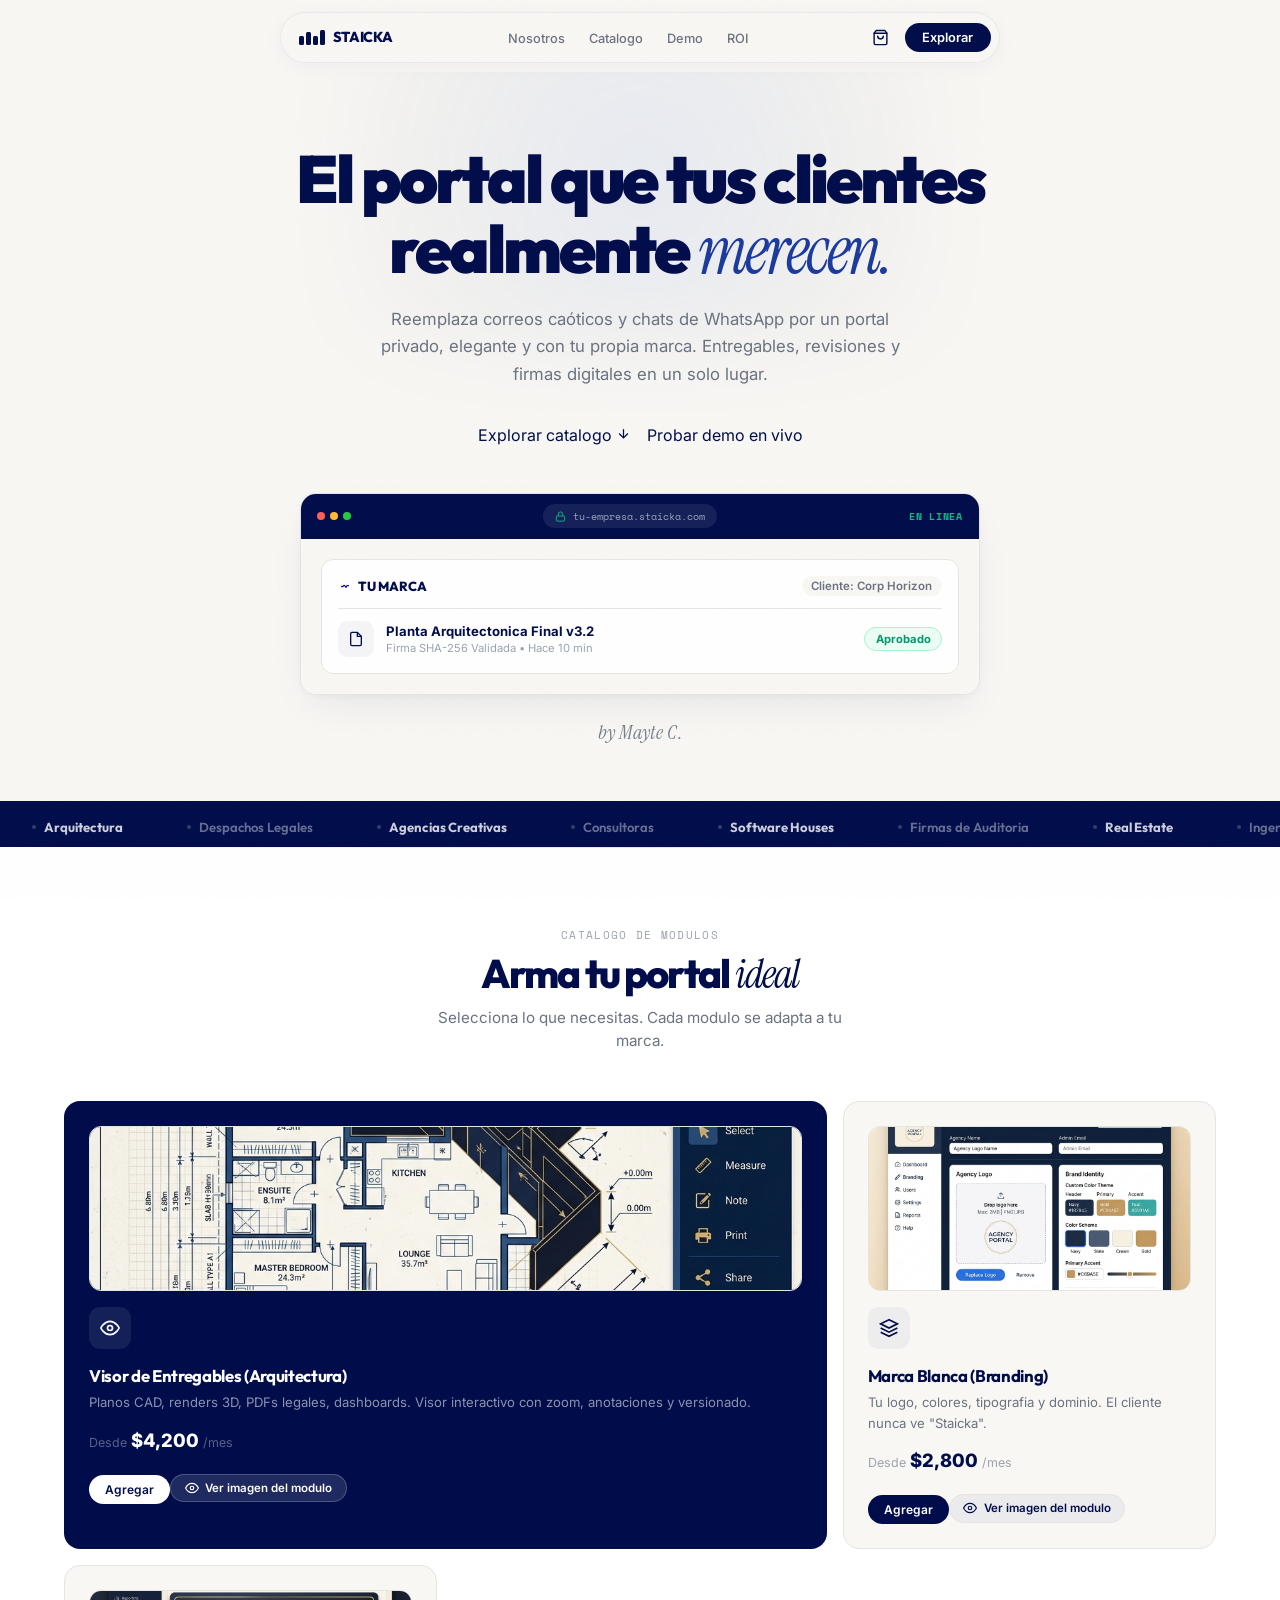
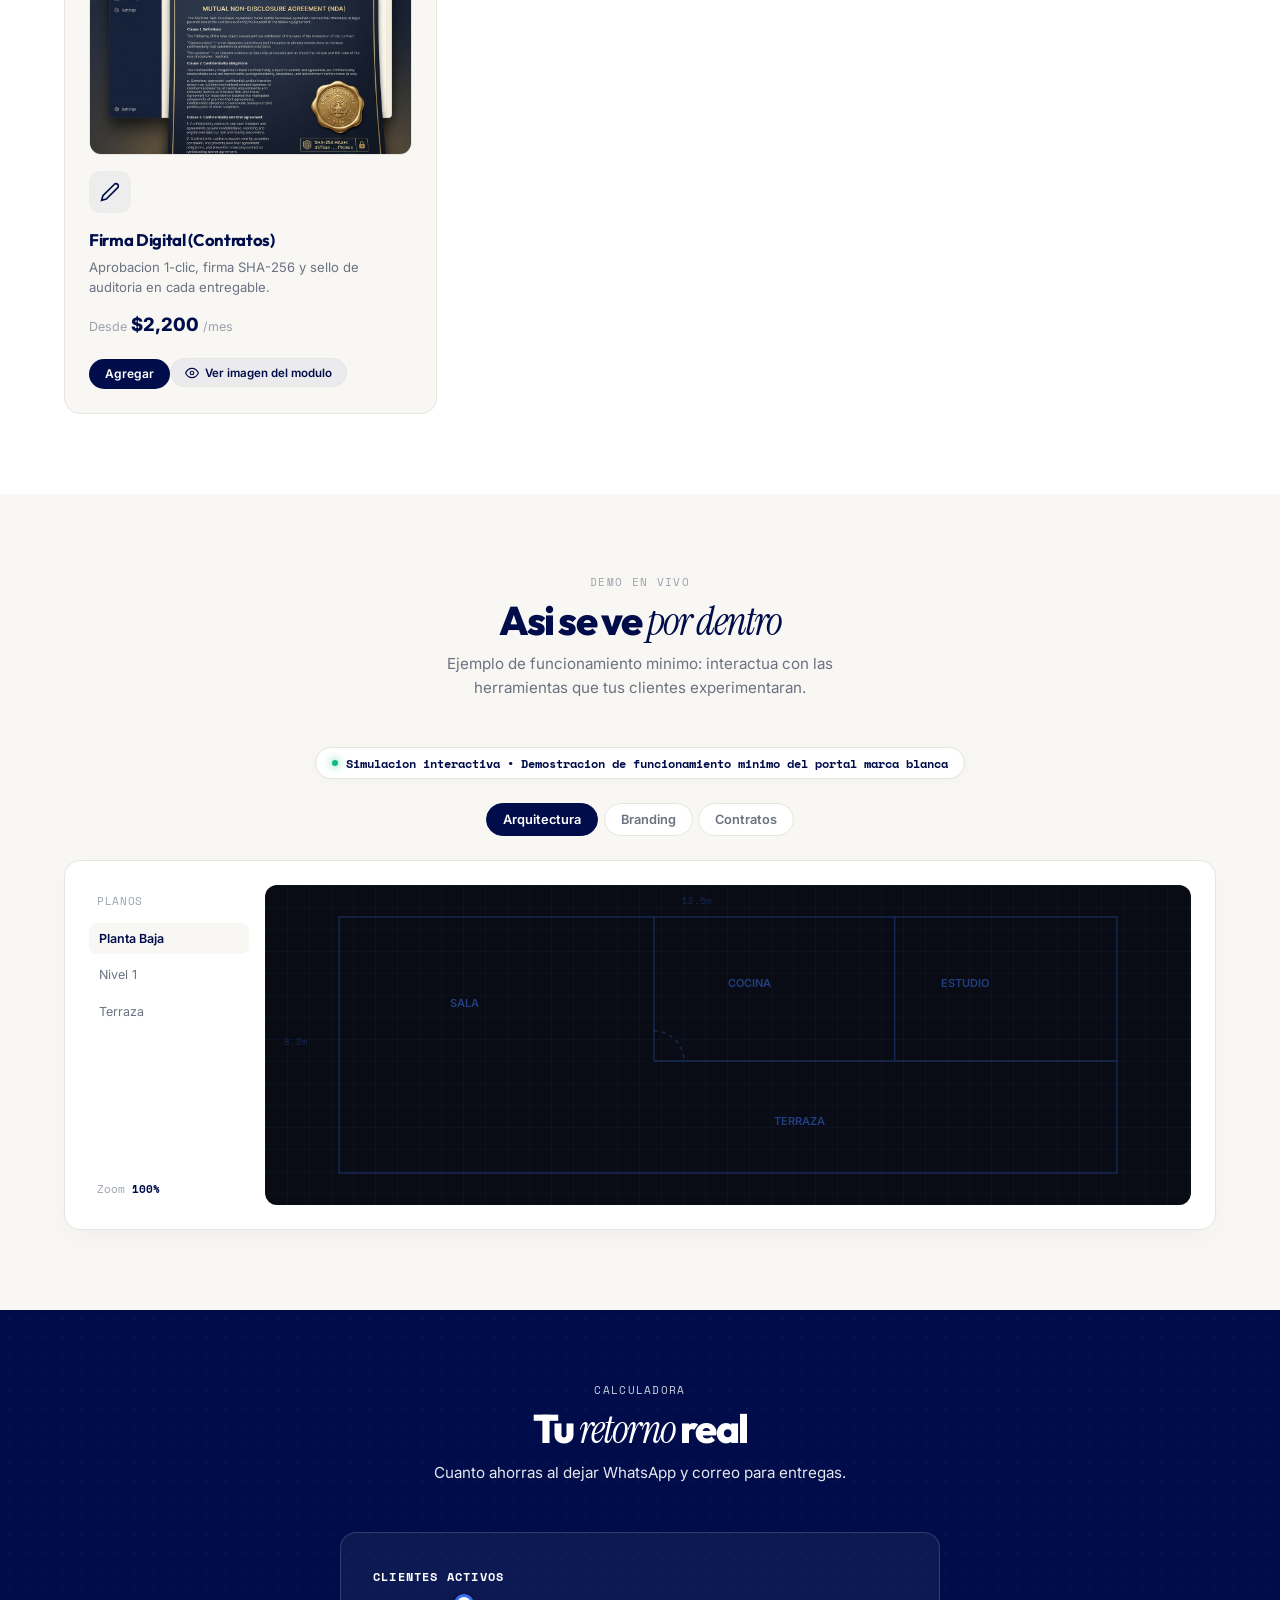
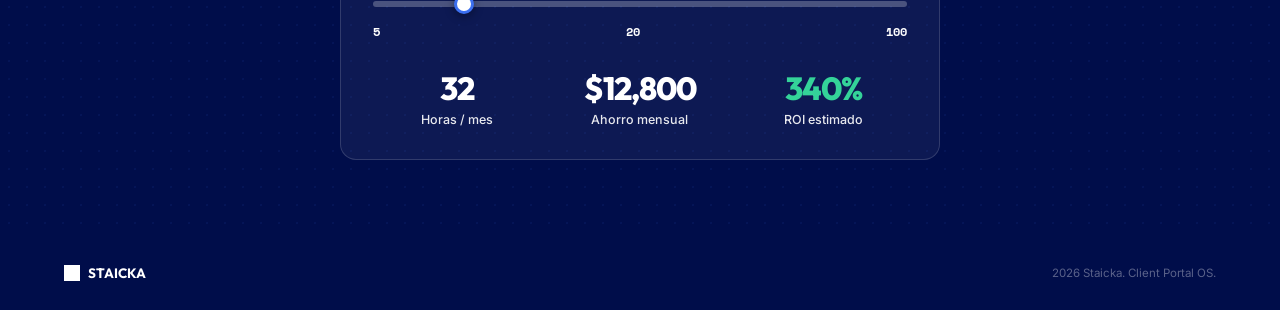
==== commit 3076d5cf: "Update: Add dedicated Quienes Somos page, 3-image catalog with lightbox modal, and minimum demo spec" ====
--- a/index.html
+++ b/index.html
@@ -32,6 +32,7 @@
         <span>STAICKA</span>
       </a>
       <ul class="nav-mid">
+        <li><a href="quienes-somos.html">Nosotros</a></li>
         <li><a href="#modulos">Catalogo</a></li>
         <li><a href="#visor">Demo</a></li>
         <li><a href="#roi">ROI</a></li>
@@ -54,6 +55,7 @@
     <button class="mobile-menu-close" id="mobileMenuClose">
       <svg width="22" height="22" viewBox="0 0 24 24" fill="none" stroke="currentColor" stroke-width="2"><line x1="18" y1="6" x2="6" y2="18"/><line x1="6" y1="6" x2="18" y2="18"/></svg>
     </button>
+    <a href="quienes-somos.html" class="mobile-menu-link">Nosotros</a>
     <a href="#modulos" class="mobile-menu-link">Catalogo</a>
     <a href="#visor" class="mobile-menu-link">Demo en Vivo</a>
     <a href="#roi" class="mobile-menu-link">ROI</a>
@@ -150,64 +152,58 @@
       <p class="section-sub reveal">Selecciona lo que necesitas. Cada modulo se adapta a tu marca.</p>
 
       <div class="bento-grid">
+        <!-- 1. Arquitectura -->
         <div class="bento-card featured reveal" data-id="viewer" data-price="4200" data-name="Visor de Entregables" onclick="addToCart('viewer')">
+          <img src="assets/cad_module.png" alt="Visor CAD Blueprint" class="bento-img">
           <div class="bento-icon">
             <svg width="20" height="20" viewBox="0 0 24 24" fill="none" stroke="currentColor" stroke-width="2" stroke-linecap="round" stroke-linejoin="round"><path d="M1 12s4-8 11-8 11 8 11 8-4 8-11 8-11-8-11-8z"/><circle cx="12" cy="12" r="3"/></svg>
           </div>
-          <div class="bento-title">Visor de Entregables</div>
+          <div class="bento-title">Visor de Entregables (Arquitectura)</div>
           <div class="bento-desc">Planos CAD, renders 3D, PDFs legales, dashboards. Visor interactivo con zoom, anotaciones y versionado.</div>
           <div class="bento-price">Desde <strong>$4,200</strong> /mes</div>
-          <button class="bento-cta add-to-cart-btn" onclick="event.stopPropagation(); addToCart('viewer')">Agregar</button>
-        </div>
-
+          <div style="display:flex;align-items:center;flex-wrap:wrap;margin-top:0.75rem;">
+            <button class="bento-cta add-to-cart-btn" onclick="event.stopPropagation(); addToCart('viewer')">Agregar</button>
+            <button class="bento-eye-btn" onclick="event.stopPropagation(); openImageModal('assets/cad_module.png', 'Visor CAD & Blueprint (Arquitectura)')">
+              <svg width="14" height="14" viewBox="0 0 24 24" fill="none" stroke="currentColor" stroke-width="2"><path d="M1 12s4-8 11-8 11 8 11 8-4 8-11 8-11-8-11-8z"/><circle cx="12" cy="12" r="3"/></svg>
+              <span>Ver imagen del modulo</span>
+            </button>
+          </div>
+        </div>
+
+        <!-- 2. Branding -->
         <div class="bento-card reveal" data-id="branding" data-price="2800" data-name="Marca Blanca" onclick="addToCart('branding')">
+          <img src="assets/whitelabel_module.png" alt="Módulo Marca Blanca" class="bento-img">
           <div class="bento-icon">
             <svg width="20" height="20" viewBox="0 0 24 24" fill="none" stroke="currentColor" stroke-width="2"><path d="M12 2L2 7l10 5 10-5-10-5z"/><path d="M2 17l10 5 10-5"/><path d="M2 12l10 5 10-5"/></svg>
           </div>
-          <div class="bento-title">Marca Blanca</div>
+          <div class="bento-title">Marca Blanca (Branding)</div>
           <div class="bento-desc">Tu logo, colores, tipografia y dominio. El cliente nunca ve "Staicka".</div>
           <div class="bento-price">Desde <strong>$2,800</strong> /mes</div>
-          <button class="bento-cta add-to-cart-btn" onclick="event.stopPropagation(); addToCart('branding')">Agregar</button>
-        </div>
-
-        <div class="bento-card reveal" data-id="vault" data-price="1500" data-name="Boveda de Archivos" onclick="addToCart('vault')">
-          <div class="bento-icon">
-            <svg width="20" height="20" viewBox="0 0 24 24" fill="none" stroke="currentColor" stroke-width="2"><rect x="3" y="11" width="18" height="11" rx="2"/><path d="M7 11V7a5 5 0 0 1 10 0v4"/></svg>
-          </div>
-          <div class="bento-title">Boveda de Archivos</div>
-          <div class="bento-desc">Repositorio seguro con versiones, permisos por rol y descarga controlada.</div>
-          <div class="bento-price">Desde <strong>$1,500</strong> /mes</div>
-          <button class="bento-cta add-to-cart-btn" onclick="event.stopPropagation(); addToCart('vault')">Agregar</button>
-        </div>
-
-        <div class="bento-card reveal" data-id="timeline" data-price="1800" data-name="Timeline de Hitos" onclick="addToCart('timeline')">
-          <div class="bento-icon">
-            <svg width="20" height="20" viewBox="0 0 24 24" fill="none" stroke="currentColor" stroke-width="2"><polyline points="22 12 18 12 15 21 9 3 6 12 2 12"/></svg>
-          </div>
-          <div class="bento-title">Timeline de Hitos</div>
-          <div class="bento-desc">Avance real del proyecto con fechas, etapas y porcentaje visible.</div>
-          <div class="bento-price">Desde <strong>$1,800</strong> /mes</div>
-          <button class="bento-cta add-to-cart-btn" onclick="event.stopPropagation(); addToCart('timeline')">Agregar</button>
-        </div>
-
+          <div style="display:flex;align-items:center;flex-wrap:wrap;margin-top:0.75rem;">
+            <button class="bento-cta add-to-cart-btn" onclick="event.stopPropagation(); addToCart('branding')">Agregar</button>
+            <button class="bento-eye-btn" onclick="event.stopPropagation(); openImageModal('assets/whitelabel_module.png', 'Portal Marca Blanca & Brand Kit')">
+              <svg width="14" height="14" viewBox="0 0 24 24" fill="none" stroke="currentColor" stroke-width="2"><path d="M1 12s4-8 11-8 11 8 11 8-4 8-11 8-11-8-11-8z"/><circle cx="12" cy="12" r="3"/></svg>
+              <span>Ver imagen del modulo</span>
+            </button>
+          </div>
+        </div>
+
+        <!-- 3. Contratos / Legal -->
         <div class="bento-card reveal" data-id="approval" data-price="2200" data-name="Firma Digital" onclick="addToCart('approval')">
+          <img src="assets/b2b_legal_module.png" alt="Firma Digital NDA" class="bento-img">
           <div class="bento-icon">
             <svg width="20" height="20" viewBox="0 0 24 24" fill="none" stroke="currentColor" stroke-width="2"><path d="M17 3a2.85 2.83 0 1 1 4 4L7.5 20.5 2 22l1.5-5.5L17 3z"/></svg>
           </div>
-          <div class="bento-title">Firma Digital</div>
+          <div class="bento-title">Firma Digital (Contratos)</div>
           <div class="bento-desc">Aprobacion 1-clic, firma SHA-256 y sello de auditoria en cada entregable.</div>
           <div class="bento-price">Desde <strong>$2,200</strong> /mes</div>
-          <button class="bento-cta add-to-cart-btn" onclick="event.stopPropagation(); addToCart('approval')">Agregar</button>
-        </div>
-
-        <div class="bento-card reveal" data-id="notifications" data-price="900" data-name="Notificaciones" onclick="addToCart('notifications')">
-          <div class="bento-icon">
-            <svg width="20" height="20" viewBox="0 0 24 24" fill="none" stroke="currentColor" stroke-width="2"><path d="M18 8A6 6 0 0 0 6 8c0 7-3 9-3 9h18s-3-2-3-9"/><path d="M13.73 21a2 2 0 0 1-3.46 0"/></svg>
-          </div>
-          <div class="bento-title">Notificaciones</div>
-          <div class="bento-desc">Alertas por email y dentro del portal cuando hay entregables nuevos.</div>
-          <div class="bento-price">Desde <strong>$900</strong> /mes</div>
-          <button class="bento-cta add-to-cart-btn" onclick="event.stopPropagation(); addToCart('notifications')">Agregar</button>
+          <div style="display:flex;align-items:center;flex-wrap:wrap;margin-top:0.75rem;">
+            <button class="bento-cta add-to-cart-btn" onclick="event.stopPropagation(); addToCart('approval')">Agregar</button>
+            <button class="bento-eye-btn" onclick="event.stopPropagation(); openImageModal('assets/b2b_legal_module.png', 'Contratos & Firma Digital SHA-256')">
+              <svg width="14" height="14" viewBox="0 0 24 24" fill="none" stroke="currentColor" stroke-width="2"><path d="M1 12s4-8 11-8 11 8 11 8-4 8-11 8-11-8-11-8z"/><circle cx="12" cy="12" r="3"/></svg>
+              <span>Ver imagen del modulo</span>
+            </button>
+          </div>
         </div>
       </div>
     </div>
@@ -218,7 +214,12 @@
     <div class="container">
       <p class="section-eyebrow reveal">Demo en vivo</p>
       <h2 class="section-heading reveal">Asi se ve <span class="serif-word">por dentro</span></h2>
-      <p class="section-sub reveal">Interactua con lo que tus clientes veran.</p>
+      <p class="section-sub reveal">Ejemplo de funcionamiento minimo: interactua con las herramientas que tus clientes experimentaran.</p>
+
+      <div class="demo-notice-pill reveal">
+        <span class="active-dot" style="width:6px;height:6px;"></span>
+        Simulacion interactiva &bull; Demostracion de funcionamiento minimo del portal marca blanca
+      </div>
 
       <div class="viewer-tabs reveal">
         <button class="vtab active" data-viewer="arch">Arquitectura</button>
@@ -429,6 +430,19 @@
 
   </aside>
 
+  <!-- ═══ Image Lightbox Modal ═══ -->
+  <div class="modal-bg" id="imageModal">
+    <div class="modal-box" style="max-width:720px;padding:1.5rem;text-align:center;">
+      <div style="display:flex;justify-content:space-between;align-items:center;margin-bottom:1rem;">
+        <h3 id="imageModalTitle" style="font-family:var(--font-sans);font-weight:700;font-size:1.05rem;color:var(--navy);">Previsualizacion del Modulo</h3>
+        <button id="imageModalClose" style="color:var(--slate);cursor:pointer;padding:0.3rem;">
+          <svg width="20" height="20" viewBox="0 0 24 24" fill="none" stroke="currentColor" stroke-width="2"><line x1="18" y1="6" x2="6" y2="18"/><line x1="6" y1="6" x2="18" y2="18"/></svg>
+        </button>
+      </div>
+      <img id="imageModalSrc" src="" alt="Modulo Preview" style="width:100%;height:auto;max-height:75vh;object-fit:contain;border-radius:12px;border:1px solid var(--border);">
+    </div>
+  </div>
+
   <script src="app.js"></script>
 </body>
 </html>
--- a/styles.css
+++ b/styles.css
@@ -301,6 +301,94 @@
 }
 
 /* ═══════════════════════════════════
+   QUIÉNES SOMOS / ABOUT SECTION
+   ═══════════════════════════════════ */
+.about-section {
+  padding: 5rem 0;
+  background: var(--white);
+  border-bottom: 1px solid var(--border);
+  position: relative;
+}
+
+.about-grid {
+  display: grid;
+  grid-template-columns: 1.1fr 0.9fr;
+  gap: 2rem;
+  align-items: start;
+  margin-top: 2rem;
+}
+
+.about-story-card {
+  background: var(--cream);
+  border: 1px solid var(--border);
+  border-radius: 18px;
+  padding: 2.25rem;
+  box-shadow: 0 4px 20px rgba(0,13,74,0.03);
+}
+
+.story-title {
+  font-family: var(--font-sans);
+  font-size: 1.3rem;
+  font-weight: 800;
+  color: var(--navy);
+  margin-bottom: 1rem;
+  letter-spacing: -0.02em;
+}
+
+.story-p {
+  font-size: 0.95rem;
+  line-height: 1.7;
+  color: var(--slate);
+}
+
+.about-pillars {
+  display: flex;
+  flex-direction: column;
+  gap: 1rem;
+}
+
+.pillar-card {
+  display: flex;
+  gap: 1.15rem;
+  padding: 1.25rem;
+  background: var(--cream);
+  border: 1px solid var(--border);
+  border-radius: 14px;
+  transition: all 0.3s ease;
+}
+.pillar-card:hover {
+  transform: translateX(4px);
+  background: var(--white);
+  border-color: rgba(0,13,74,0.15);
+  box-shadow: 0 8px 24px rgba(0,13,74,0.04);
+}
+
+.pillar-num {
+  font-family: var(--font-mono);
+  font-weight: 700;
+  font-size: 1.1rem;
+  color: var(--blue-glow);
+  background: rgba(59,111,240,0.08);
+  width: 38px; height: 38px; border-radius: 10px;
+  display: flex; align-items: center; justify-content: center;
+  flex-shrink: 0;
+}
+
+.pillar-content h4 {
+  font-family: var(--font-sans);
+  font-weight: 700;
+  font-size: 0.98rem;
+  color: var(--navy);
+  margin-bottom: 0.25rem;
+}
+
+.pillar-content p {
+  font-size: 0.82rem;
+  color: var(--slate);
+  line-height: 1.5;
+}
+
+/* ═══════════════════════════════════
    MARQUEE
    ═══════════════════════════════════ */
 .marquee-strip {
@@ -354,6 +442,38 @@
   display: grid;
   grid-template-columns: repeat(3, 1fr);
   gap: 1rem;
+}
+
+.bento-img {
+  width: 100%;
+  height: 165px;
+  object-fit: cover;
+  border-radius: 12px;
+  margin-bottom: 1rem;
+  border: 1px solid var(--border);
+  transition: transform 0.4s ease;
+}
+.bento-card:hover .bento-img {
+  transform: scale(1.02);
+}
+
+.bento-eye-btn {
+  display: inline-flex; align-items: center; gap: 0.4rem;
+  padding: 0.4rem 0.85rem; border-radius: 999px;
+  background: rgba(0, 13, 74, 0.05); border: 1px solid var(--border);
+  color: var(--navy); font-size: 0.72rem; font-weight: 600;
+  transition: all 0.25s ease; position: relative; z-index: 10;
+  cursor: pointer; margin-top: 0.6rem; margin-right: 0.4rem;
+}
+.bento-card.featured .bento-eye-btn {
+  background: rgba(255, 255, 255, 0.12); border-color: rgba(255, 255, 255, 0.2);
+  color: #ffffff;
+}
+.bento-eye-btn:hover {
+  background: var(--navy); color: #ffffff; transform: translateY(-1px);
+}
+.bento-card.featured .bento-eye-btn:hover {
+  background: #ffffff; color: var(--navy);
 }
 
 .bento-card {
@@ -405,6 +525,14 @@
    VIEWERS
    ═══════════════════════════════════ */
 .viewers-section { padding: 5rem 0; }
+.demo-notice-pill {
+  display: flex; align-items: center; justify-content: center; gap: 0.5rem;
+  padding: 0.4rem 1rem; border-radius: 999px;
+  background: var(--white); border: 1px solid var(--border);
+  font-family: var(--font-mono); font-size: 0.72rem; font-weight: 600;
+  color: var(--navy); max-width: max-content; margin: 0 auto 1.5rem;
+  box-shadow: 0 2px 10px rgba(0, 13, 74, 0.03);
+}
 .viewer-tabs {
   display: flex; justify-content: center; gap: 0.35rem; margin-bottom: 1.5rem; flex-wrap: wrap;
 }
@@ -641,6 +769,28 @@
 .checkout-summary-item:last-child { border-bottom: none; }
 
 /* ═══════════════════════════════════
+   MODAL LIGHTBOX
+   ═══════════════════════════════════ */
+.modal-bg {
+  position: fixed; inset: 0; background: rgba(0, 13, 74, 0.55);
+  backdrop-filter: blur(10px); z-index: 9900;
+  display: flex; align-items: center; justify-content: center; padding: 1.5rem;
+  opacity: 0; visibility: hidden; transition: all 0.3s cubic-bezier(0.4, 0, 0.2, 1);
+}
+.modal-bg.active {
+  opacity: 1; visibility: visible;
+}
+.modal-box {
+  background: var(--cream); border: 1px solid var(--border); border-radius: 20px;
+  width: 100%; max-width: 720px; padding: 1.75rem; position: relative;
+  box-shadow: 0 24px 48px -12px rgba(0, 13, 74, 0.25);
+  transform: translateY(12px) scale(0.97); transition: all 0.3s ease;
+}
+.modal-bg.active .modal-box {
+  transform: translateY(0) scale(1);
+}
+
+/* ═══════════════════════════════════
    FOOTER
    ═══════════════════════════════════ */
 .site-footer {
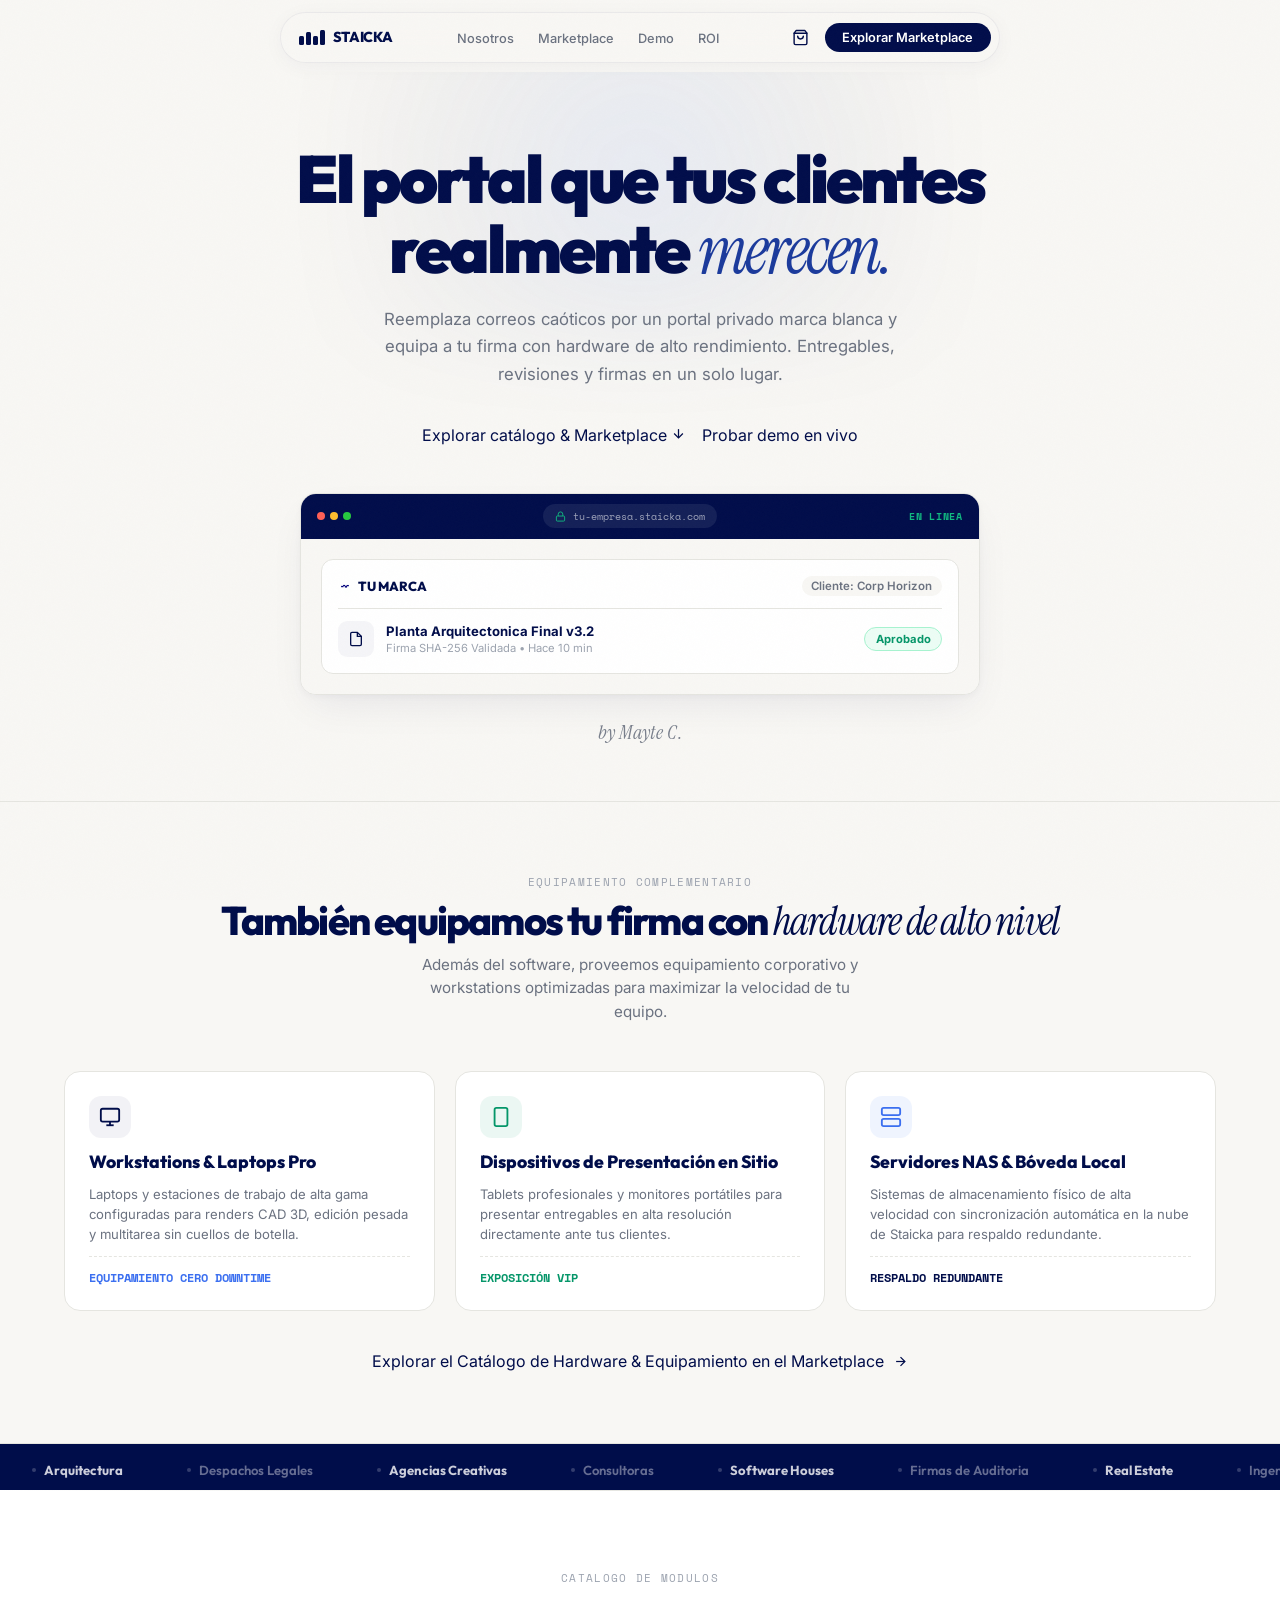
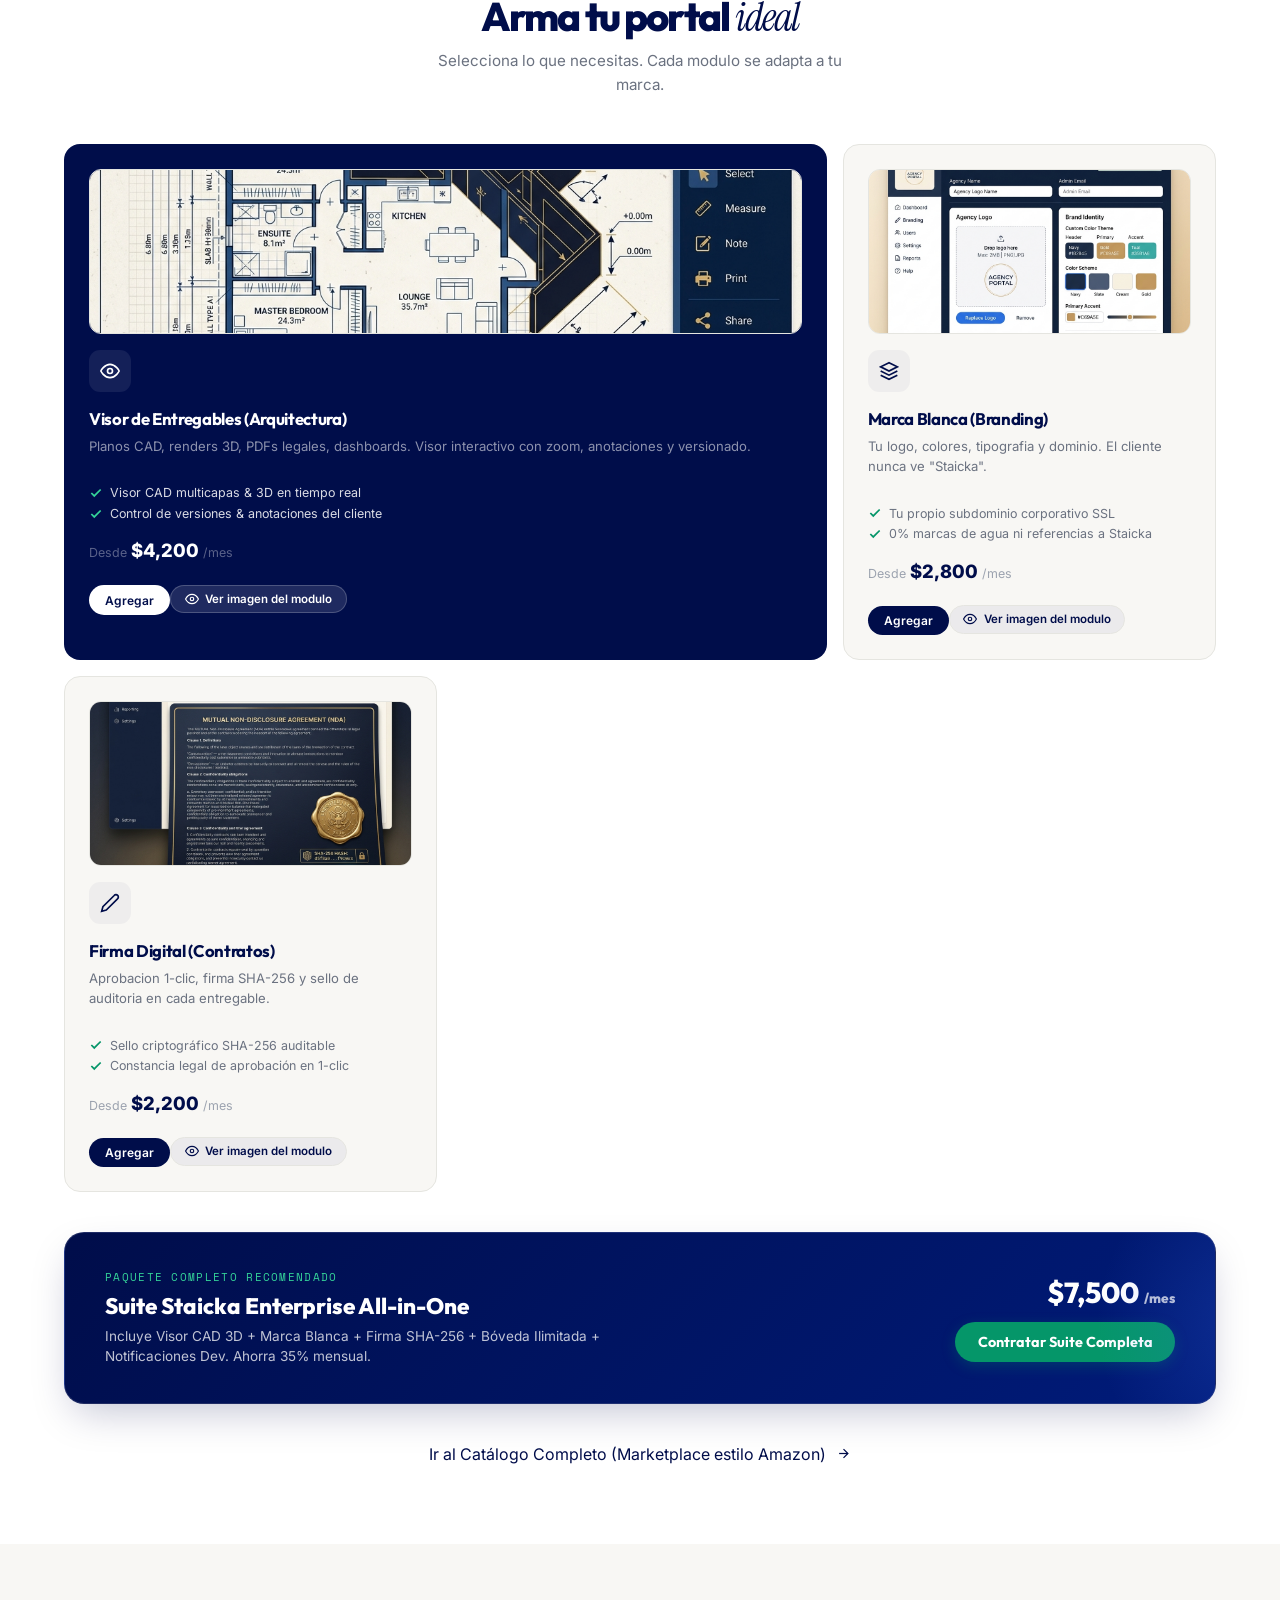
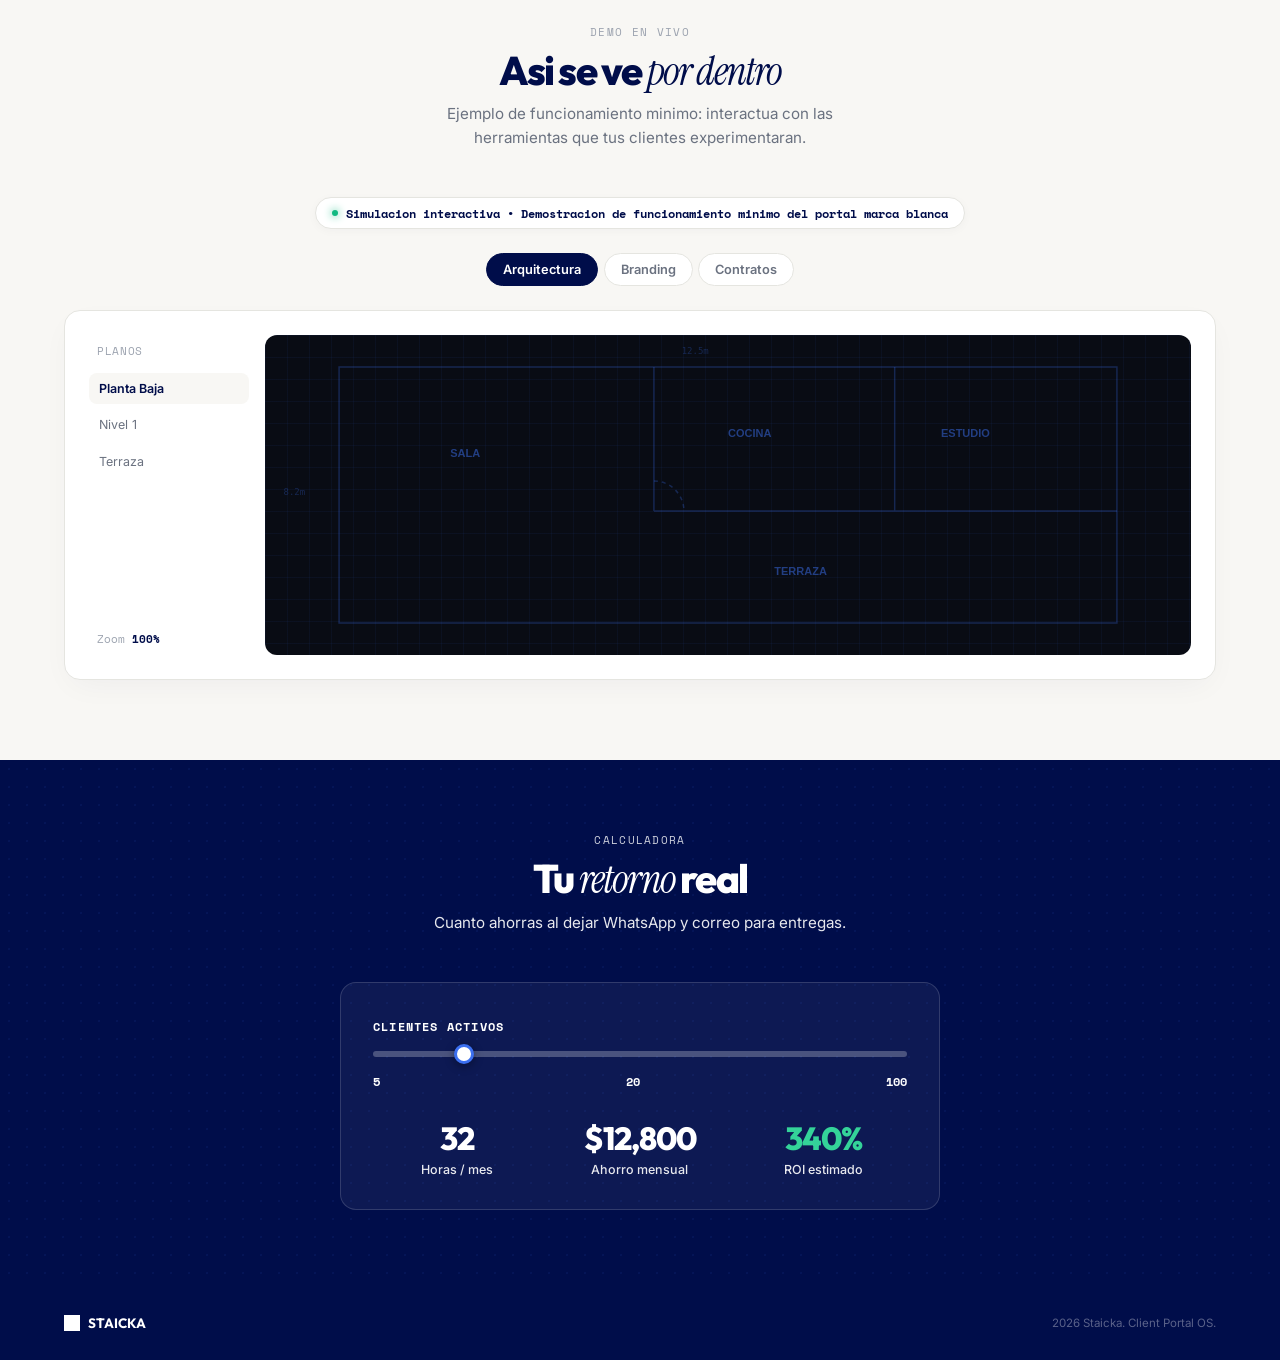
==== commit 77901805: "Feat: Enhance Marketplace, add Hardware section on Home, interactive SVG drawer, responsive CSS, and" ====
--- a/index.html
+++ b/index.html
@@ -33,7 +33,7 @@
       </a>
       <ul class="nav-mid">
         <li><a href="quienes-somos.html">Nosotros</a></li>
-        <li><a href="#modulos">Catalogo</a></li>
+        <li><a href="catalogo.html">Marketplace</a></li>
         <li><a href="#visor">Demo</a></li>
         <li><a href="#roi">ROI</a></li>
       </ul>
@@ -42,7 +42,7 @@
           <svg width="17" height="17" viewBox="0 0 24 24" fill="none" stroke="currentColor" stroke-width="2" stroke-linecap="round" stroke-linejoin="round"><path d="M6 2L3 6v14a2 2 0 0 0 2 2h14a2 2 0 0 0 2-2V6l-3-4z"/><line x1="3" y1="6" x2="21" y2="6"/><path d="M16 10a4 4 0 0 1-8 0"/></svg>
           <span class="nav-cart-count" id="cartCount">0</span>
         </button>
-        <button class="nav-cta" onclick="location.href='#modulos'">Explorar</button>
+        <button class="nav-cta" onclick="location.href='catalogo.html'">Explorar Marketplace</button>
         <button class="nav-hamburger" id="hamburgerBtn" aria-label="Menu">
           <svg width="18" height="18" viewBox="0 0 24 24" fill="none" stroke="currentColor" stroke-width="2"><line x1="3" y1="6" x2="21" y2="6"/><line x1="3" y1="12" x2="21" y2="12"/><line x1="3" y1="18" x2="21" y2="18"/></svg>
         </button>
@@ -50,16 +50,84 @@
     </nav>
   </div>
 
-  <!-- Mobile Menu -->
+  <!-- Ultra-Interactive Mobile Menu Drawer -->
   <div class="mobile-menu" id="mobileMenu">
-    <button class="mobile-menu-close" id="mobileMenuClose">
-      <svg width="22" height="22" viewBox="0 0 24 24" fill="none" stroke="currentColor" stroke-width="2"><line x1="18" y1="6" x2="6" y2="18"/><line x1="6" y1="6" x2="18" y2="18"/></svg>
-    </button>
-    <a href="quienes-somos.html" class="mobile-menu-link">Nosotros</a>
-    <a href="#modulos" class="mobile-menu-link">Catalogo</a>
-    <a href="#visor" class="mobile-menu-link">Demo en Vivo</a>
-    <a href="#roi" class="mobile-menu-link">ROI</a>
-    <a href="#" class="mobile-menu-link" id="mobileCartLink">Carrito</a>
+    <div class="mobile-menu-header">
+      <div class="mobile-menu-brand">
+        <div class="nav-logo-mark" style="width:24px;height:24px;">
+          <div class="nav-logo-block"></div>
+        </div>
+        <span style="font-family:var(--font-sans);font-weight:800;font-size:0.95rem;color:#ffffff;letter-spacing:-0.02em;">STAICKA OS</span>
+      </div>
+      <button class="mobile-menu-close" id="mobileMenuClose" aria-label="Cerrar menú">
+        <svg width="20" height="20" viewBox="0 0 24 24" fill="none" stroke="currentColor" stroke-width="2"><line x1="18" y1="6" x2="6" y2="18"/><line x1="6" y1="6" x2="18" y2="18"/></svg>
+      </button>
+    </div>
+
+    <div class="mobile-menu-nav">
+      <a href="index.html" class="mobile-nav-item mobile-menu-link">
+        <span class="nav-icon-box">
+          <svg width="18" height="18" viewBox="0 0 24 24" fill="none" stroke="currentColor" stroke-width="2"><path d="M3 9l9-7 9 7v11a2 2 0 0 1-2 2H5a2 2 0 0 1-2-2z"/><polyline points="9 22 9 12 15 12 15 22"/></svg>
+        </span>
+        <div class="nav-item-content">
+          <span class="nav-item-title">Inicio & Visión</span>
+          <span class="nav-item-sub">Plataforma principal</span>
+        </div>
+        <svg width="16" height="16" viewBox="0 0 24 24" fill="none" stroke="currentColor" stroke-width="2"><line x1="5" y1="12" x2="19" y2="12"/><polyline points="12 5 19 12 12 19"/></svg>
+      </a>
+
+      <a href="catalogo.html" class="mobile-nav-item highlight mobile-menu-link">
+        <span class="nav-icon-box">
+          <svg width="18" height="18" viewBox="0 0 24 24" fill="none" stroke="currentColor" stroke-width="2"><path d="M6 2L3 6v14a2 2 0 0 0 2 2h14a2 2 0 0 0 2-2V6l-3-4z"/><line x1="3" y1="6" x2="21" y2="6"/><path d="M16 10a4 4 0 0 1-8 0"/></svg>
+        </span>
+        <div class="nav-item-content">
+          <span class="nav-item-title">Marketplace E-Commerce</span>
+          <span class="nav-item-sub">Módulos & Hardware Tech</span>
+        </div>
+        <span class="mobile-badge-hot">MÁS POPULAR</span>
+      </a>
+
+      <a href="quienes-somos.html" class="mobile-nav-item mobile-menu-link">
+        <span class="nav-icon-box">
+          <svg width="18" height="18" viewBox="0 0 24 24" fill="none" stroke="currentColor" stroke-width="2"><path d="M17 21v-2a4 4 0 0 0-4-4H5a4 4 0 0 0-4 4v2"/><circle cx="9" cy="7" r="4"/><path d="M23 21v-2a4 4 0 0 0-3-3.87"/><path d="M16 3.13a4 4 0 0 1 0 7.75"/></svg>
+        </span>
+        <div class="nav-item-content">
+          <span class="nav-item-title">Quiénes Somos</span>
+          <span class="nav-item-sub">Manifiesto & Equipo</span>
+        </div>
+        <svg width="16" height="16" viewBox="0 0 24 24" fill="none" stroke="currentColor" stroke-width="2"><line x1="5" y1="12" x2="19" y2="12"/><polyline points="12 5 19 12 12 19"/></svg>
+      </a>
+
+      <a href="#visor" class="mobile-nav-item mobile-menu-link">
+        <span class="nav-icon-box">
+          <svg width="18" height="18" viewBox="0 0 24 24" fill="none" stroke="currentColor" stroke-width="2"><rect x="2" y="3" width="20" height="14" rx="2" ry="2"/><line x1="8" y1="21" x2="16" y2="21"/><line x1="12" y1="17" x2="12" y2="21"/></svg>
+        </span>
+        <div class="nav-item-content">
+          <span class="nav-item-title">Demo Interactivo</span>
+          <span class="nav-item-sub">Visor CAD 3D en vivo</span>
+        </div>
+        <svg width="16" height="16" viewBox="0 0 24 24" fill="none" stroke="currentColor" stroke-width="2"><line x1="5" y1="12" x2="19" y2="12"/><polyline points="12 5 19 12 12 19"/></svg>
+      </a>
+
+      <a href="#roi" class="mobile-nav-item mobile-menu-link">
+        <span class="nav-icon-box">
+          <svg width="18" height="18" viewBox="0 0 24 24" fill="none" stroke="currentColor" stroke-width="2"><line x1="18" y1="20" x2="18" y2="10"/><line x1="12" y1="20" x2="12" y2="4"/><line x1="6" y1="20" x2="6" y2="14"/></svg>
+        </span>
+        <div class="nav-item-content">
+          <span class="nav-item-title">Calculadora ROI</span>
+          <span class="nav-item-sub">Métricas de ahorro</span>
+        </div>
+        <svg width="16" height="16" viewBox="0 0 24 24" fill="none" stroke="currentColor" stroke-width="2"><line x1="5" y1="12" x2="19" y2="12"/><polyline points="12 5 19 12 12 19"/></svg>
+      </a>
+    </div>
+
+    <!-- Quick Actions Footer inside Drawer -->
+    <div class="mobile-menu-footer">
+      <button class="mobile-cart-preview-btn mobile-menu-link" id="mobileCartLink">
+        <svg width="18" height="18" viewBox="0 0 24 24" fill="none" stroke="currentColor" stroke-width="2"><path d="M6 2L3 6v14a2 2 0 0 0 2 2h14a2 2 0 0 0 2-2V6l-3-4z"/><line x1="3" y1="6" x2="21" y2="6"/><path d="M16 10a4 4 0 0 1-8 0"/></svg>
+        <span>Ver mi Carrito de Compras</span>
+      </button>
+    </div>
   </div>
 
   <!-- ═══ HERO ═══ -->
@@ -71,11 +139,11 @@
         realmente <span class="serif-word">merecen.</span>
       </h1>
       <p class="hero-clean-desc">
-        Reemplaza correos caóticos y chats de WhatsApp por un portal privado, elegante y con tu propia marca. Entregables, revisiones y firmas digitales en un solo lugar.
+        Reemplaza correos caóticos por un portal privado marca blanca y equipa a tu firma con hardware de alto rendimiento. Entregables, revisiones y firmas en un solo lugar.
       </p>
       <div class="hero-clean-actions">
-        <a href="#modulos" class="btn-main">
-          Explorar catalogo
+        <a href="catalogo.html" class="btn-main">
+          Explorar catálogo & Marketplace
           <svg width="15" height="15" viewBox="0 0 24 24" fill="none" stroke="currentColor" stroke-width="2"><line x1="12" y1="5" x2="12" y2="19"/><polyline points="19 12 12 19 5 12"/></svg>
         </a>
         <a href="#visor" class="btn-link">Probar demo en vivo</a>
@@ -118,6 +186,61 @@
 
       <!-- Signature -->
       <div class="hero-signature">by Mayte C.</div>
+
+    </div>
+  </section>
+
+  <!-- ═══ HARDWARE SHOWCASE SECTION (Inicio) ═══ -->
+  <section class="hardware-home-section" style="padding: 4.5rem 0; background: var(--cream); border-top: 1px solid var(--border); border-bottom: 1px solid var(--border);">
+    <div class="container">
+      <p class="section-eyebrow reveal">EQUIPAMIENTO COMPLEMENTARIO</p>
+      <h2 class="section-heading reveal">También equipamos tu firma con <span class="serif-word">hardware de alto nivel</span></h2>
+      <p class="section-sub reveal">Además del software, proveemos equipamiento corporativo y workstations optimizadas para maximizar la velocidad de tu equipo.</p>
+
+      <div style="display:grid;grid-template-columns:repeat(3, 1fr);gap:1.25rem;margin-top:2.5rem;" class="reveal">
+        <!-- Hardware 1 -->
+        <div style="background:var(--white);border:1px solid var(--border);border-radius:16px;padding:1.5rem;display:flex;flex-direction:column;gap:0.75rem;">
+          <div style="width:42px;height:42px;border-radius:12px;background:rgba(0,13,74,0.05);color:var(--navy);display:flex;align-items:center;justify-content:center;">
+            <svg width="22" height="22" viewBox="0 0 24 24" fill="none" stroke="currentColor" stroke-width="2"><rect x="2" y="3" width="20" height="14" rx="2" ry="2"/><line x1="8" y1="21" x2="16" y2="21"/><line x1="12" y1="17" x2="12" y2="21"/></svg>
+          </div>
+          <h4 style="font-family:var(--font-sans);font-weight:800;font-size:1.1rem;color:var(--navy);">Workstations & Laptops Pro</h4>
+          <p style="font-size:0.82rem;color:var(--slate);line-height:1.5;">Laptops y estaciones de trabajo de alta gama configuradas para renders CAD 3D, edición pesada y multitarea sin cuellos de botella.</p>
+          <div style="margin-top:auto;padding-top:0.75rem;border-top:1px dashed var(--border);display:flex;align-items:center;justify-content:space-between;">
+            <span style="font-family:var(--font-mono);font-size:0.72rem;color:var(--blue-glow);font-weight:700;">EQUIPAMIENTO CERO DOWNTIME</span>
+          </div>
+        </div>
+
+        <!-- Hardware 2 -->
+        <div style="background:var(--white);border:1px solid var(--border);border-radius:16px;padding:1.5rem;display:flex;flex-direction:column;gap:0.75rem;">
+          <div style="width:42px;height:42px;border-radius:12px;background:rgba(5,150,105,0.08);color:#059669;display:flex;align-items:center;justify-content:center;">
+            <svg width="22" height="22" viewBox="0 0 24 24" fill="none" stroke="currentColor" stroke-width="2"><rect x="5" y="2" width="14" height="20" rx="2" ry="2"/><line x1="12" y1="18" x2="12.01" y2="18"/></svg>
+          </div>
+          <h4 style="font-family:var(--font-sans);font-weight:800;font-size:1.1rem;color:var(--navy);">Dispositivos de Presentación en Sitio</h4>
+          <p style="font-size:0.82rem;color:var(--slate);line-height:1.5;">Tablets profesionales y monitores portátiles para presentar entregables en alta resolución directamente ante tus clientes.</p>
+          <div style="margin-top:auto;padding-top:0.75rem;border-top:1px dashed var(--border);display:flex;align-items:center;justify-content:space-between;">
+            <span style="font-family:var(--font-mono);font-size:0.72rem;color:#059669;font-weight:700;">EXPOSICIÓN VIP</span>
+          </div>
+        </div>
+
+        <!-- Hardware 3 -->
+        <div style="background:var(--white);border:1px solid var(--border);border-radius:16px;padding:1.5rem;display:flex;flex-direction:column;gap:0.75rem;">
+          <div style="width:42px;height:42px;border-radius:12px;background:rgba(59,111,240,0.08);color:var(--blue-glow);display:flex;align-items:center;justify-content:center;">
+            <svg width="22" height="22" viewBox="0 0 24 24" fill="none" stroke="currentColor" stroke-width="2"><rect x="2" y="2" width="20" height="8" rx="2" ry="2"/><rect x="2" y="14" width="20" height="8" rx="2" ry="2"/><line x1="6" y1="6" x2="6.01" y2="6"/><line x1="6" y1="18" x2="6.01" y2="18"/></svg>
+          </div>
+          <h4 style="font-family:var(--font-sans);font-weight:800;font-size:1.1rem;color:var(--navy);">Servidores NAS & Bóveda Local</h4>
+          <p style="font-size:0.82rem;color:var(--slate);line-height:1.5;">Sistemas de almacenamiento físico de alta velocidad con sincronización automática en la nube de Staicka para respaldo redundante.</p>
+          <div style="margin-top:auto;padding-top:0.75rem;border-top:1px dashed var(--border);display:flex;align-items:center;justify-content:space-between;">
+            <span style="font-family:var(--font-mono);font-size:0.72rem;color:var(--navy);font-weight:700;">RESPALDO REDUNDANTE</span>
+          </div>
+        </div>
+      </div>
+
+      <div style="text-align:center;margin-top:2.5rem;" class="reveal">
+        <a href="catalogo.html" class="btn-main" style="display:inline-flex;align-items:center;gap:0.6rem;">
+          <span>Explorar el Catálogo de Hardware & Equipamiento en el Marketplace</span>
+          <svg width="15" height="15" viewBox="0 0 24 24" fill="none" stroke="currentColor" stroke-width="2"><line x1="5" y1="12" x2="19" y2="12"/><polyline points="12 5 19 12 12 19"/></svg>
+        </a>
+      </div>
 
     </div>
   </section>
@@ -160,6 +283,12 @@
           </div>
           <div class="bento-title">Visor de Entregables (Arquitectura)</div>
           <div class="bento-desc">Planos CAD, renders 3D, PDFs legales, dashboards. Visor interactivo con zoom, anotaciones y versionado.</div>
+          
+          <ul class="card-checklist">
+            <li><svg width="14" height="14" viewBox="0 0 24 24" fill="none" stroke="currentColor" stroke-width="3"><polyline points="20 6 9 17 4 12"/></svg> Visor CAD multicapas & 3D en tiempo real</li>
+            <li><svg width="14" height="14" viewBox="0 0 24 24" fill="none" stroke="currentColor" stroke-width="3"><polyline points="20 6 9 17 4 12"/></svg> Control de versiones & anotaciones del cliente</li>
+          </ul>
+
           <div class="bento-price">Desde <strong>$4,200</strong> /mes</div>
           <div style="display:flex;align-items:center;flex-wrap:wrap;margin-top:0.75rem;">
             <button class="bento-cta add-to-cart-btn" onclick="event.stopPropagation(); addToCart('viewer')">Agregar</button>
@@ -178,6 +307,12 @@
           </div>
           <div class="bento-title">Marca Blanca (Branding)</div>
           <div class="bento-desc">Tu logo, colores, tipografia y dominio. El cliente nunca ve "Staicka".</div>
+          
+          <ul class="card-checklist">
+            <li><svg width="14" height="14" viewBox="0 0 24 24" fill="none" stroke="currentColor" stroke-width="3"><polyline points="20 6 9 17 4 12"/></svg> Tu propio subdominio corporativo SSL</li>
+            <li><svg width="14" height="14" viewBox="0 0 24 24" fill="none" stroke="currentColor" stroke-width="3"><polyline points="20 6 9 17 4 12"/></svg> 0% marcas de agua ni referencias a Staicka</li>
+          </ul>
+
           <div class="bento-price">Desde <strong>$2,800</strong> /mes</div>
           <div style="display:flex;align-items:center;flex-wrap:wrap;margin-top:0.75rem;">
             <button class="bento-cta add-to-cart-btn" onclick="event.stopPropagation(); addToCart('branding')">Agregar</button>
@@ -196,6 +331,12 @@
           </div>
           <div class="bento-title">Firma Digital (Contratos)</div>
           <div class="bento-desc">Aprobacion 1-clic, firma SHA-256 y sello de auditoria en cada entregable.</div>
+          
+          <ul class="card-checklist">
+            <li><svg width="14" height="14" viewBox="0 0 24 24" fill="none" stroke="currentColor" stroke-width="3"><polyline points="20 6 9 17 4 12"/></svg> Sello criptográfico SHA-256 auditable</li>
+            <li><svg width="14" height="14" viewBox="0 0 24 24" fill="none" stroke="currentColor" stroke-width="3"><polyline points="20 6 9 17 4 12"/></svg> Constancia legal de aprobación en 1-clic</li>
+          </ul>
+
           <div class="bento-price">Desde <strong>$2,200</strong> /mes</div>
           <div style="display:flex;align-items:center;flex-wrap:wrap;margin-top:0.75rem;">
             <button class="bento-cta add-to-cart-btn" onclick="event.stopPropagation(); addToCart('approval')">Agregar</button>
@@ -205,6 +346,30 @@
             </button>
           </div>
         </div>
+
+        <!-- Enterprise Suite Showcase Card Banner -->
+        <div class="enterprise-showcase-card reveal">
+          <div>
+            <p style="font-family:var(--font-mono);font-size:0.68rem;letter-spacing:0.12em;text-transform:uppercase;color:#34D399;margin-bottom:0.4rem;">PAQUETE COMPLETO RECOMENDADO</p>
+            <h3 style="font-family:var(--font-sans);font-weight:800;font-size:1.4rem;margin-bottom:0.4rem;">Suite Staicka Enterprise All-in-One</h3>
+            <p style="font-size:0.85rem;color:rgba(255,255,255,0.75);max-width:520px;line-height:1.5;">Incluye Visor CAD 3D + Marca Blanca + Firma SHA-256 + Bóveda Ilimitada + Notificaciones Dev. Ahorra 35% mensual.</p>
+          </div>
+          <div style="text-align:right;flex-shrink:0;">
+            <div style="font-family:var(--font-sans);font-weight:800;font-size:1.8rem;">$7,500 <span style="font-size:0.85rem;opacity:0.7;">/mes</span></div>
+            <button class="btn-finish-green" style="margin-top:0.75rem;padding:0.7rem 1.4rem;" onclick="addToCart('viewer'); addToCart('branding'); addToCart('approval');">
+              <span>Contratar Suite Completa</span>
+            </button>
+          </div>
+        </div>
+
+      </div>
+
+      <!-- Marketplace Full Catalog CTA -->
+      <div style="text-align:center;margin-top:2.5rem;" class="reveal">
+        <a href="catalogo.html" class="btn-main" style="display:inline-flex;align-items:center;gap:0.6rem;">
+          <span>Ir al Catálogo Completo (Marketplace estilo Amazon)</span>
+          <svg width="15" height="15" viewBox="0 0 24 24" fill="none" stroke="currentColor" stroke-width="2"><line x1="5" y1="12" x2="19" y2="12"/><polyline points="12 5 19 12 12 19"/></svg>
+        </a>
       </div>
     </div>
   </section>
@@ -405,9 +570,9 @@
         </form>
       </div>
       <div class="cart-step-foot">
-        <button class="btn-checkout" id="placeOrderBtn">
-          <svg width="15" height="15" viewBox="0 0 24 24" fill="none" stroke="currentColor" stroke-width="2"><rect x="3" y="11" width="18" height="11" rx="2"/><path d="M7 11V7a5 5 0 0 1 10 0v4"/></svg>
-          <span>Confirmar pedido</span>
+        <button class="btn-checkout" id="placeOrderBtn" style="background:#059669;color:#ffffff;box-shadow:0 6px 18px rgba(5,150,105,0.25);">
+          <svg width="16" height="16" viewBox="0 0 24 24" fill="none" stroke="currentColor" stroke-width="2"><path d="M22 11.08V12a10 10 0 1 1-5.93-9.14"/><polyline points="22 4 12 14.01 9 11.01"/></svg>
+          <span>Confirmar y Activar Portal</span>
         </button>
       </div>
     </div>
@@ -443,6 +608,14 @@
     </div>
   </div>
 
+  <!-- Toast Notification -->
+  <div class="toast-notification" id="toastNotification">
+    <div class="toast-icon">
+      <svg width="15" height="15" viewBox="0 0 24 24" fill="none" stroke="currentColor" stroke-width="3"><polyline points="20 6 9 17 4 12"/></svg>
+    </div>
+    <span id="toastMsg">Módulo agregado a tu configuración</span>
+  </div>
+
   <script src="app.js"></script>
 </body>
 </html>
--- a/styles.css
+++ b/styles.css
@@ -139,31 +139,137 @@
 }
 .nav-hamburger:hover { background: var(--cream-dark); }
 
-/* Mobile Menu */
+/* Ultra-Interactive Mobile Menu Drawer */
 .mobile-menu {
-  display: none; position: fixed; top: 0; left: 0; right: 0; bottom: 0;
-  background: rgba(248,247,244,0.97); backdrop-filter: blur(20px);
-  z-index: 8999; flex-direction: column;
-  align-items: center; justify-content: center; gap: 2rem;
-  opacity: 0; visibility: hidden; transition: all 0.35s ease;
-}
-.mobile-menu.active { opacity: 1; visibility: visible; }
-.mobile-menu a {
-  font-family: var(--font-sans); font-size: 1.5rem; font-weight: 700;
-  color: var(--navy); letter-spacing: -0.03em;
-  opacity: 0; transform: translateY(12px);
+  display: flex;
+  position: fixed; top: 0; right: 0; bottom: 0;
+  width: 100%; max-width: 380px;
+  background: linear-gradient(165deg, var(--navy) 0%, #000B3B 100%);
+  z-index: 9999;
+  flex-direction: column;
+  padding: 1.5rem;
+  box-shadow: -10px 0 40px rgba(0, 0, 0, 0.4);
+  transform: translateX(100%);
+  opacity: 0;
+  visibility: hidden;
+  transition: all 0.4s cubic-bezier(0.4, 0, 0.2, 1);
+  border-left: 1px solid rgba(255, 255, 255, 0.12);
+}
+.mobile-menu.active {
+  transform: translateX(0);
+  opacity: 1;
+  visibility: visible;
+}
+.mobile-menu-header {
+  display: flex;
+  align-items: center;
+  justify-content: space-between;
+  padding-bottom: 1.25rem;
+  border-bottom: 1px solid rgba(255, 255, 255, 0.1);
+  margin-bottom: 1.25rem;
+}
+.mobile-menu-brand {
+  display: flex;
+  align-items: center;
+  gap: 0.6rem;
+}
+.mobile-menu-close {
+  width: 38px; height: 38px;
+  border-radius: 50%;
+  background: rgba(255, 255, 255, 0.08);
+  color: #ffffff;
+  display: flex; align-items: center; justify-content: center;
+  border: 1px solid rgba(255, 255, 255, 0.15);
+  cursor: pointer;
+  transition: all 0.25s ease;
+}
+.mobile-menu-close:hover {
+  background: rgba(255, 255, 255, 0.2);
+  transform: rotate(90deg);
+}
+
+.mobile-menu-nav {
+  display: flex;
+  flex-direction: column;
+  gap: 0.65rem;
+  flex: 1;
+  overflow-y: auto;
+}
+.mobile-nav-item {
+  display: flex;
+  align-items: center;
+  gap: 0.85rem;
+  padding: 0.85rem 1rem;
+  border-radius: 14px;
+  background: rgba(255, 255, 255, 0.03);
+  border: 1px solid rgba(255, 255, 255, 0.06);
+  color: #ffffff;
+  text-decoration: none;
   transition: all 0.3s ease;
 }
-.mobile-menu.active a { opacity: 1; transform: translateY(0); }
-.mobile-menu.active a:nth-child(1) { transition-delay: 0.1s; }
-.mobile-menu.active a:nth-child(2) { transition-delay: 0.15s; }
-.mobile-menu.active a:nth-child(3) { transition-delay: 0.2s; }
-.mobile-menu.active a:nth-child(4) { transition-delay: 0.25s; }
-.mobile-menu-close {
-  position: absolute; top: 1.25rem; right: 1.25rem;
-  width: 40px; height: 40px; border-radius: 50%;
+.mobile-nav-item:hover, .mobile-nav-item.highlight {
+  background: rgba(255, 255, 255, 0.1);
+  border-color: rgba(255, 255, 255, 0.2);
+  transform: translateX(4px);
+}
+.nav-icon-box {
+  font-size: 1.15rem;
+  width: 36px; height: 36px;
+  border-radius: 10px;
+  background: rgba(255, 255, 255, 0.08);
   display: flex; align-items: center; justify-content: center;
-  color: var(--navy);
+  flex-shrink: 0;
+}
+.nav-item-content {
+  display: flex;
+  flex-direction: column;
+  flex: 1;
+}
+.nav-item-title {
+  font-family: var(--font-sans);
+  font-size: 0.92rem;
+  font-weight: 700;
+  color: #ffffff;
+}
+.nav-item-sub {
+  font-size: 0.72rem;
+  color: rgba(255, 255, 255, 0.55);
+}
+.mobile-badge-hot {
+  font-family: var(--font-mono);
+  font-size: 0.62rem;
+  font-weight: 800;
+  background: #3B82F6;
+  color: #ffffff;
+  padding: 0.2rem 0.5rem;
+  border-radius: 999px;
+}
+
+.mobile-menu-footer {
+  padding-top: 1.25rem;
+  border-top: 1px solid rgba(255, 255, 255, 0.1);
+}
+.mobile-cart-preview-btn {
+  width: 100%;
+  padding: 0.85rem;
+  border-radius: 999px;
+  background: #059669;
+  color: #ffffff;
+  font-family: var(--font-sans);
+  font-size: 0.88rem;
+  font-weight: 700;
+  border: none;
+  display: flex;
+  align-items: center;
+  justify-content: center;
+  gap: 0.6rem;
+  cursor: pointer;
+  box-shadow: 0 8px 20px rgba(5, 150, 105, 0.3);
+  transition: all 0.25s ease;
+}
+.mobile-cart-preview-btn:hover {
+  background: #047857;
+  transform: translateY(-2px);
 }
 
 /* ═══════════════════════════════════
@@ -480,6 +586,7 @@
   background: var(--cream); border: 1px solid var(--border); border-radius: 16px;
   padding: 1.5rem; transition: all 0.4s cubic-bezier(0.4,0,0.2,1);
   position: relative; overflow: hidden; cursor: pointer;
+  display: flex; flex-direction: column;
 }
 .bento-card::after {
   content: ''; position: absolute; inset: 0; border-radius: 16px;
@@ -488,6 +595,97 @@
 }
 .bento-card:hover::after { opacity: 1; }
 .bento-card:hover { transform: translateY(-5px); box-shadow: 0 20px 40px -10px rgba(0,13,74,0.08); }
+
+/* Feature Checklists in Bento Cards */
+.card-checklist {
+  list-style: none;
+  display: flex;
+  flex-direction: column;
+  gap: 0.35rem;
+  margin: 0.85rem 0 1.15rem;
+  padding: 0;
+}
+.card-checklist li {
+  font-size: 0.78rem;
+  color: var(--slate);
+  display: flex;
+  align-items: center;
+  gap: 0.45rem;
+}
+.card-checklist li svg {
+  color: #059669;
+  flex-shrink: 0;
+}
+.bento-card.featured .card-checklist li {
+  color: rgba(255, 255, 255, 0.85);
+}
+.bento-card.featured .card-checklist li svg {
+  color: #34D399;
+}
+
+/* Enterprise Showcase Banner */
+.enterprise-showcase-card {
+  grid-column: 1 / -1;
+  background: linear-gradient(135deg, var(--navy) 0%, #001B7A 100%);
+  border-radius: 20px;
+  padding: 2.25rem 2.5rem;
+  color: #ffffff;
+  display: flex;
+  align-items: center;
+  justify-content: space-between;
+  gap: 2rem;
+  margin-top: 1.5rem;
+  box-shadow: 0 16px 40px -10px rgba(0, 13, 74, 0.25);
+  border: 1px solid rgba(255, 255, 255, 0.12);
+  position: relative;
+  overflow: hidden;
+}
+.enterprise-showcase-card::before {
+  content: '';
+  position: absolute;
+  top: -50%; right: -20%;
+  width: 350px; height: 350px;
+  border-radius: 50%;
+  background: radial-gradient(circle, rgba(59, 111, 240, 0.25) 0%, transparent 70%);
+  pointer-events: none;
+}
+
+/* ═══════════════════════════════════
+   TOAST NOTIFICATION (Agregado al Carrito)
+   ═══════════════════════════════════ */
+.toast-notification {
+  position: fixed;
+  bottom: 2rem;
+  right: 2rem;
+  background: var(--navy);
+  color: #ffffff;
+  padding: 0.9rem 1.4rem;
+  border-radius: 999px;
+  box-shadow: 0 12px 32px rgba(0, 13, 74, 0.28);
+  display: flex;
+  align-items: center;
+  gap: 0.75rem;
+  font-family: var(--font-sans);
+  font-size: 0.85rem;
+  font-weight: 600;
+  z-index: 9999;
+  transform: translateY(100px);
+  opacity: 0;
+  transition: all 0.35s cubic-bezier(0.4, 0, 0.2, 1);
+  pointer-events: none;
+  border: 1px solid rgba(255, 255, 255, 0.15);
+}
+.toast-notification.active {
+  transform: translateY(0);
+  opacity: 1;
+  pointer-events: auto;
+}
+.toast-icon {
+  width: 26px; height: 26px; border-radius: 50%;
+  background: #059669; color: #ffffff;
+  display: flex; align-items: center; justify-content: center;
+  flex-shrink: 0;
+}
 
 .bento-card.featured {
   grid-column: span 2; background: var(--navy); color: #fff; border-color: transparent;
@@ -626,9 +824,49 @@
   display: flex; flex-direction: column;
 }
 .cart-drawer.active { transform: translateX(0); }
+
+/* Cart Drawer Multi-step Flow Fix */
+.cart-step {
+  display: none;
+  flex: 1;
+  flex-direction: column;
+  height: 100%;
+  overflow: hidden;
+}
+.cart-step.active {
+  display: flex;
+}
+.cart-step-head {
+  padding: 1.25rem 1.5rem;
+  border-bottom: 1px solid var(--border);
+  background: var(--cream);
+  flex-shrink: 0;
+}
+.cart-step-body {
+  flex: 1;
+  overflow-y: auto;
+  padding: 1.25rem 1.5rem;
+}
+.cart-step-foot {
+  padding: 1.25rem 1.5rem;
+  border-top: 1px solid var(--border);
+  background: var(--white);
+  flex-shrink: 0;
+}
+.btn-back-nav {
+  width: 32px; height: 32px; border-radius: 50%;
+  background: var(--white); border: 1px solid var(--border);
+  display: flex; align-items: center; justify-content: center;
+  color: var(--navy); cursor: pointer; transition: all 0.2s;
+}
+.btn-back-nav:hover {
+  background: var(--cream-dark);
+}
+
 .cart-drawer-head {
   padding: 1.25rem 1.5rem; border-bottom: 1px solid var(--border);
   display: flex; align-items: center; justify-content: space-between;
+  flex-shrink: 0;
 }
 .cart-drawer-head h3 { font-family: var(--font-sans); font-weight: 700; font-size: 1rem; }
 .cart-drawer-body {
@@ -803,6 +1041,376 @@
 .footer-logo span { font-family: var(--font-sans); font-weight: 700; color: #fff; font-size: 0.85rem; }
 
 /* ═══════════════════════════════════
+   MARKETPLACE / CATALOGO ESTILO E-COMMERCE
+   ═══════════════════════════════════ */
+.shop-hero {
+  padding: 3rem 0 2.5rem;
+  background: var(--cream);
+  border-bottom: 1px solid var(--border);
+}
+.shop-hero-inner {
+  text-align: center;
+  max-width: 680px;
+  margin: 0 auto;
+}
+.shop-title {
+  font-family: var(--font-sans);
+  font-size: clamp(2rem, 4vw, 2.75rem);
+  font-weight: 800;
+  color: var(--navy);
+  letter-spacing: -0.04em;
+  margin-bottom: 0.5rem;
+}
+.shop-subtitle {
+  color: var(--slate);
+  font-size: 0.95rem;
+  line-height: 1.55;
+  margin-bottom: 1.75rem;
+}
+
+/* Search and Sort Control */
+.shop-search-bar {
+  display: flex;
+  gap: 0.75rem;
+  background: var(--white);
+  padding: 0.4rem;
+  border-radius: 999px;
+  border: 1px solid var(--border);
+  box-shadow: 0 4px 20px rgba(0, 13, 74, 0.04);
+}
+.search-input-wrap {
+  flex: 1;
+  display: flex;
+  align-items: center;
+  gap: 0.6rem;
+  padding-left: 1rem;
+  color: var(--slate-light);
+}
+.search-input-wrap input {
+  border: none;
+  outline: none;
+  background: transparent;
+  width: 100%;
+  font-family: var(--font-body);
+  font-size: 0.88rem;
+  color: var(--navy);
+}
+.shop-sort-dropdown {
+  border: none;
+  outline: none;
+  background: var(--cream);
+  border-radius: 999px;
+  padding: 0.5rem 1rem;
+  font-family: var(--font-sans);
+  font-size: 0.78rem;
+  font-weight: 600;
+  color: var(--navy);
+  cursor: pointer;
+}
+
+/* Marketplace Tabs (Separación Clara) */
+.shop-main-tabs {
+  display: flex;
+  justify-content: center;
+  gap: 1rem;
+  margin-bottom: 2.5rem;
+  width: 100%;
+}
+.shop-tab-btn {
+  padding: 0.85rem 1.75rem;
+  border-radius: 999px;
+  background: var(--cream);
+  border: 1px solid var(--border);
+  font-family: var(--font-sans);
+  font-size: 0.88rem;
+  font-weight: 700;
+  color: var(--slate);
+  display: inline-flex;
+  align-items: center;
+  gap: 0.65rem;
+  cursor: pointer;
+  transition: all 0.3s cubic-bezier(0.4, 0, 0.2, 1);
+}
+.shop-tab-btn:hover {
+  background: var(--white);
+  color: var(--navy);
+  transform: translateY(-2px);
+  box-shadow: 0 4px 14px rgba(0, 13, 74, 0.05);
+}
+.shop-tab-btn.active {
+  background: var(--navy);
+  color: #ffffff;
+  border-color: var(--navy);
+  box-shadow: 0 8px 24px rgba(0, 13, 74, 0.18);
+}
+.tab-pill {
+  font-family: var(--font-mono);
+  font-size: 0.68rem;
+  padding: 0.2rem 0.55rem;
+  border-radius: 999px;
+  background: rgba(0, 13, 74, 0.08);
+  color: var(--navy);
+}
+.shop-tab-btn.active .tab-pill {
+  background: rgba(255, 255, 255, 0.2);
+  color: #ffffff;
+}
+.tab-pill.green {
+  background: #ECFDF5;
+  color: #059669;
+}
+.shop-tab-btn.active .tab-pill.green {
+  background: rgba(16, 185, 129, 0.25);
+  color: #A7F3D0;
+}
+
+.shop-section-header {
+  grid-column: 1 / -1;
+  display: flex;
+  align-items: center;
+  justify-content: space-between;
+  margin-bottom: 1.25rem;
+  padding-bottom: 0.75rem;
+  border-bottom: 1px solid var(--border);
+}
+
+/* Marketplace Layout */
+.shop-body-section {
+  padding: 3rem 0 5rem;
+  background: var(--white);
+}
+.shop-layout {
+  display: grid;
+  grid-template-columns: 230px 1fr;
+  gap: 2.25rem;
+  align-items: start;
+}
+
+/* Sidebar Filters */
+.shop-sidebar {
+  position: sticky;
+  top: 90px;
+}
+.filter-title {
+  font-family: var(--font-sans);
+  font-size: 0.82rem;
+  font-weight: 800;
+  color: var(--navy);
+  text-transform: uppercase;
+  letter-spacing: 0.08em;
+  margin-bottom: 0.85rem;
+}
+.filter-list {
+  list-style: none;
+  display: flex;
+  flex-direction: column;
+  gap: 0.35rem;
+}
+.filter-btn {
+  width: 100%;
+  text-align: left;
+  background: transparent;
+  border: none;
+  padding: 0.55rem 0.75rem;
+  border-radius: 8px;
+  font-family: var(--font-sans);
+  font-size: 0.82rem;
+  color: var(--slate);
+  display: flex;
+  align-items: center;
+  justify-content: space-between;
+  cursor: pointer;
+  transition: all 0.2s ease;
+}
+.filter-btn:hover {
+  background: var(--cream);
+  color: var(--navy);
+}
+.filter-btn.active {
+  background: var(--navy);
+  color: #ffffff;
+  font-weight: 600;
+}
+.filter-btn .count-badge {
+  font-family: var(--font-mono);
+  font-size: 0.7rem;
+  opacity: 0.75;
+}
+
+.guarantee-box {
+  background: var(--cream);
+  border: 1px solid var(--border);
+  border-radius: 12px;
+  padding: 1rem;
+}
+
+/* Product Cards Grid */
+.shop-products-grid {
+  display: grid;
+  grid-template-columns: repeat(3, 1fr);
+  gap: 1.25rem;
+}
+
+.shop-product-card {
+  background: var(--cream);
+  border: 1px solid var(--border);
+  border-radius: 16px;
+  overflow: hidden;
+  display: flex;
+  flex-direction: column;
+  transition: all 0.35s cubic-bezier(0.4, 0, 0.2, 1);
+  position: relative;
+}
+.shop-product-card:hover {
+  transform: translateY(-4px);
+  box-shadow: 0 16px 36px -8px rgba(0, 13, 74, 0.08);
+  border-color: rgba(0, 13, 74, 0.2);
+}
+
+.card-img-wrap {
+  position: relative;
+  width: 100%;
+  height: 165px;
+  overflow: hidden;
+  background: var(--white);
+  border-bottom: 1px solid var(--border);
+}
+.card-img-wrap img {
+  width: 100%;
+  height: 100%;
+  object-fit: cover;
+  transition: transform 0.4s ease;
+}
+.shop-product-card:hover .card-img-wrap img {
+  transform: scale(1.04);
+}
+
+.product-badge {
+  position: absolute;
+  top: 0.65rem;
+  left: 0.65rem;
+  background: var(--navy);
+  color: #ffffff;
+  font-family: var(--font-mono);
+  font-size: 0.62rem;
+  font-weight: 700;
+  letter-spacing: 0.08em;
+  padding: 0.25rem 0.6rem;
+  border-radius: 999px;
+  box-shadow: 0 2px 8px rgba(0, 0, 0, 0.2);
+}
+.product-badge.featured-badge {
+  background: #059669;
+}
+
+.card-quick-view {
+  position: absolute;
+  bottom: 0.65rem;
+  right: 0.65rem;
+  background: rgba(255, 255, 255, 0.9);
+  backdrop-filter: blur(4px);
+  border: 1px solid var(--border);
+  color: var(--navy);
+  font-size: 0.7rem;
+  font-weight: 600;
+  padding: 0.35rem 0.7rem;
+  border-radius: 999px;
+  display: inline-flex;
+  align-items: center;
+  gap: 0.35rem;
+  cursor: pointer;
+  transition: all 0.25s ease;
+  opacity: 0.9;
+}
+.card-quick-view:hover {
+  background: var(--navy);
+  color: #ffffff;
+  opacity: 1;
+}
+
+.card-content {
+  padding: 1.25rem;
+  display: flex;
+  flex-direction: column;
+  flex: 1;
+}
+
+.card-meta {
+  display: flex;
+  align-items: center;
+  justify-content: space-between;
+  margin-bottom: 0.4rem;
+}
+.card-category {
+  font-family: var(--font-mono);
+  font-size: 0.65rem;
+  text-transform: uppercase;
+  letter-spacing: 0.08em;
+  color: var(--blue-glow);
+  font-weight: 700;
+}
+.card-rating {
+  font-size: 0.72rem;
+  color: var(--slate);
+  font-weight: 600;
+}
+
+.card-title {
+  font-family: var(--font-sans);
+  font-size: 1rem;
+  font-weight: 800;
+  color: var(--navy);
+  margin-bottom: 0.4rem;
+  line-height: 1.25;
+}
+.card-desc {
+  font-size: 0.8rem;
+  color: var(--slate);
+  line-height: 1.5;
+  margin-bottom: 1.25rem;
+  flex: 1;
+}
+
+.card-footer {
+  display: flex;
+  align-items: center;
+  justify-content: space-between;
+  padding-top: 0.85rem;
+  border-top: 1px dashed var(--border);
+}
+.price-amount {
+  font-family: var(--font-sans);
+  font-size: 1.1rem;
+  font-weight: 800;
+  color: var(--navy);
+}
+.price-period {
+  font-size: 0.72rem;
+  color: var(--slate);
+}
+
+.btn-shop-add {
+  background: var(--navy);
+  color: #ffffff;
+  border: none;
+  padding: 0.5rem 0.9rem;
+  border-radius: 999px;
+  font-family: var(--font-sans);
+  font-size: 0.78rem;
+  font-weight: 700;
+  display: inline-flex;
+  align-items: center;
+  gap: 0.35rem;
+  cursor: pointer;
+  transition: all 0.25s ease;
+}
+.btn-shop-add:hover {
+  background: var(--navy-mid);
+  transform: translateY(-1px);
+  box-shadow: 0 4px 12px rgba(0, 13, 74, 0.18);
+}
+
+/* ═══════════════════════════════════
    REVEAL
    ═══════════════════════════════════ */
 .reveal {
@@ -819,6 +1427,12 @@
   .bento-grid { grid-template-columns: repeat(2, 1fr); }
   .bento-card.featured { grid-column: span 2; }
   .iso-scene { width: 260px; height: 260px; }
+  .about-grid { grid-template-columns: 1fr; gap: 1.5rem; }
+
+  /* Marketplace Responsive */
+  .shop-layout { grid-template-columns: 1fr; gap: 1.5rem; }
+  .shop-sidebar { position: relative; top: 0; }
+  .shop-products-grid { grid-template-columns: repeat(2, 1fr); }
 }
 
 @media (max-width: 768px) {
@@ -854,8 +1468,69 @@
   .section-sub { font-size: 0.88rem; margin-bottom: 2rem; }
 
   .cart-drawer { max-width: 100%; }
-
   .footer-inner { flex-direction: column; text-align: center; }
+
+  /* About Section Responsive */
+  .about-section { padding: 3.5rem 0; }
+  .about-story-card { padding: 1.5rem; }
+  .story-title { font-size: 1.15rem; }
+  .story-p { font-size: 0.88rem; }
+  .pillar-card { padding: 1rem; gap: 0.85rem; }
+  .pillar-num { width: 34px; height: 34px; font-size: 0.95rem; }
+  .about-manifest-box { padding: 2rem 1.25rem !important; margin-top: 2.5rem !important; }
+  .about-manifest-quote { font-size: 1.5rem !important; }
+}
+
+@media (max-width: 600px) {
+  .shop-products-grid { grid-template-columns: 1fr; }
+  .shop-search-bar { flex-direction: column; border-radius: 16px; padding: 0.6rem; gap: 0.5rem; }
+  .shop-sort-dropdown { width: 100%; text-align: center; }
+}
+
+@media (max-width: 480px) {
+  .nav-mid { display: none; }
+  .nav-cta { display: none; }
+  .nav-hamburger { display: flex; }
+  .mobile-menu { display: flex; }
+
+  .hero {
+    grid-template-columns: 1fr;
+    min-height: auto; padding: 6rem 1.5rem 2rem;
+    gap: 1rem;
+  }
+  .hero-content { max-width: 100%; padding: 0; }
+  .hero-visual { height: 45vh; min-height: 280px; }
+  .hero-float-badge { display: none; }
+  .iso-scene { width: 220px; height: 220px; }
+
+  .bento-grid { grid-template-columns: 1fr; }
+  .bento-card.featured { grid-column: span 1; }
+
+  .cad-layout { grid-template-columns: 1fr; }
+  .cad-dark { height: 260px; }
+
+  .viewer-pane > div[style*="grid-template-columns: 1fr 1fr"] {
+    grid-template-columns: 1fr !important;
+  }
+
+  .roi-metrics { grid-template-columns: repeat(3, 1fr); gap: 0.5rem; }
+  .roi-metric-value { font-size: 1.4rem; }
+
+  .section-heading { font-size: 1.8rem; }
+  .section-sub { font-size: 0.88rem; margin-bottom: 2rem; }
+
+  .cart-drawer { max-width: 100%; }
+  .footer-inner { flex-direction: column; text-align: center; }
+
+  /* About Section Responsive */
+  .about-section { padding: 3.5rem 0; }
+  .about-story-card { padding: 1.5rem; }
+  .story-title { font-size: 1.15rem; }
+  .story-p { font-size: 0.88rem; }
+  .pillar-card { padding: 1rem; gap: 0.85rem; }
+  .pillar-num { width: 34px; height: 34px; font-size: 0.95rem; }
+  .about-manifest-box { padding: 2rem 1.25rem !important; margin-top: 2.5rem !important; }
+  .about-manifest-quote { font-size: 1.5rem !important; }
 }
 
 @media (max-width: 480px) {
@@ -881,4 +1556,63 @@
 
   .hero-actions { gap: 0.75rem; }
   .btn-main { padding: 0.7rem 1.4rem; font-size: 0.82rem; }
-}
+
+  .about-section { padding: 2.5rem 0; }
+  .about-story-card { padding: 1.25rem; }
+  .about-manifest-quote { font-size: 1.3rem !important; }
+}
+
+/* ═══════════════════════════════════
+   MARKETPLACE & HARDWARE RESPONSIVE
+   ═══════════════════════════════════ */
+@media (max-width: 900px) {
+  .shop-layout {
+    grid-template-columns: 1fr;
+    gap: 1.5rem;
+  }
+  .shop-sidebar {
+    position: static;
+    background: var(--cream);
+    padding: 1.25rem;
+    border-radius: 16px;
+    border: 1px solid var(--border);
+  }
+  .shop-main-tabs {
+    flex-direction: column;
+    gap: 0.65rem;
+  }
+  .shop-tab-btn {
+    width: 100%;
+    justify-content: center;
+  }
+  .enterprise-showcase-card {
+    flex-direction: column;
+    text-align: center;
+    padding: 1.75rem 1.5rem;
+  }
+  .enterprise-showcase-card > div[style*="text-align:right"] {
+    text-align: center !important;
+  }
+  .hardware-home-section div[style*="grid-template-columns:repeat(3, 1fr)"] {
+    grid-template-columns: 1fr !important;
+  }
+}
+
+@media (max-width: 600px) {
+  .shop-products-grid {
+    grid-template-columns: 1fr;
+  }
+  .shop-section-header {
+    flex-direction: column;
+    align-items: flex-start;
+    gap: 0.5rem;
+  }
+  .toast-notification {
+    left: 1rem;
+    right: 1rem;
+    bottom: 1.25rem;
+    justify-content: center;
+    text-align: center;
+    font-size: 0.8rem;
+  }
+}
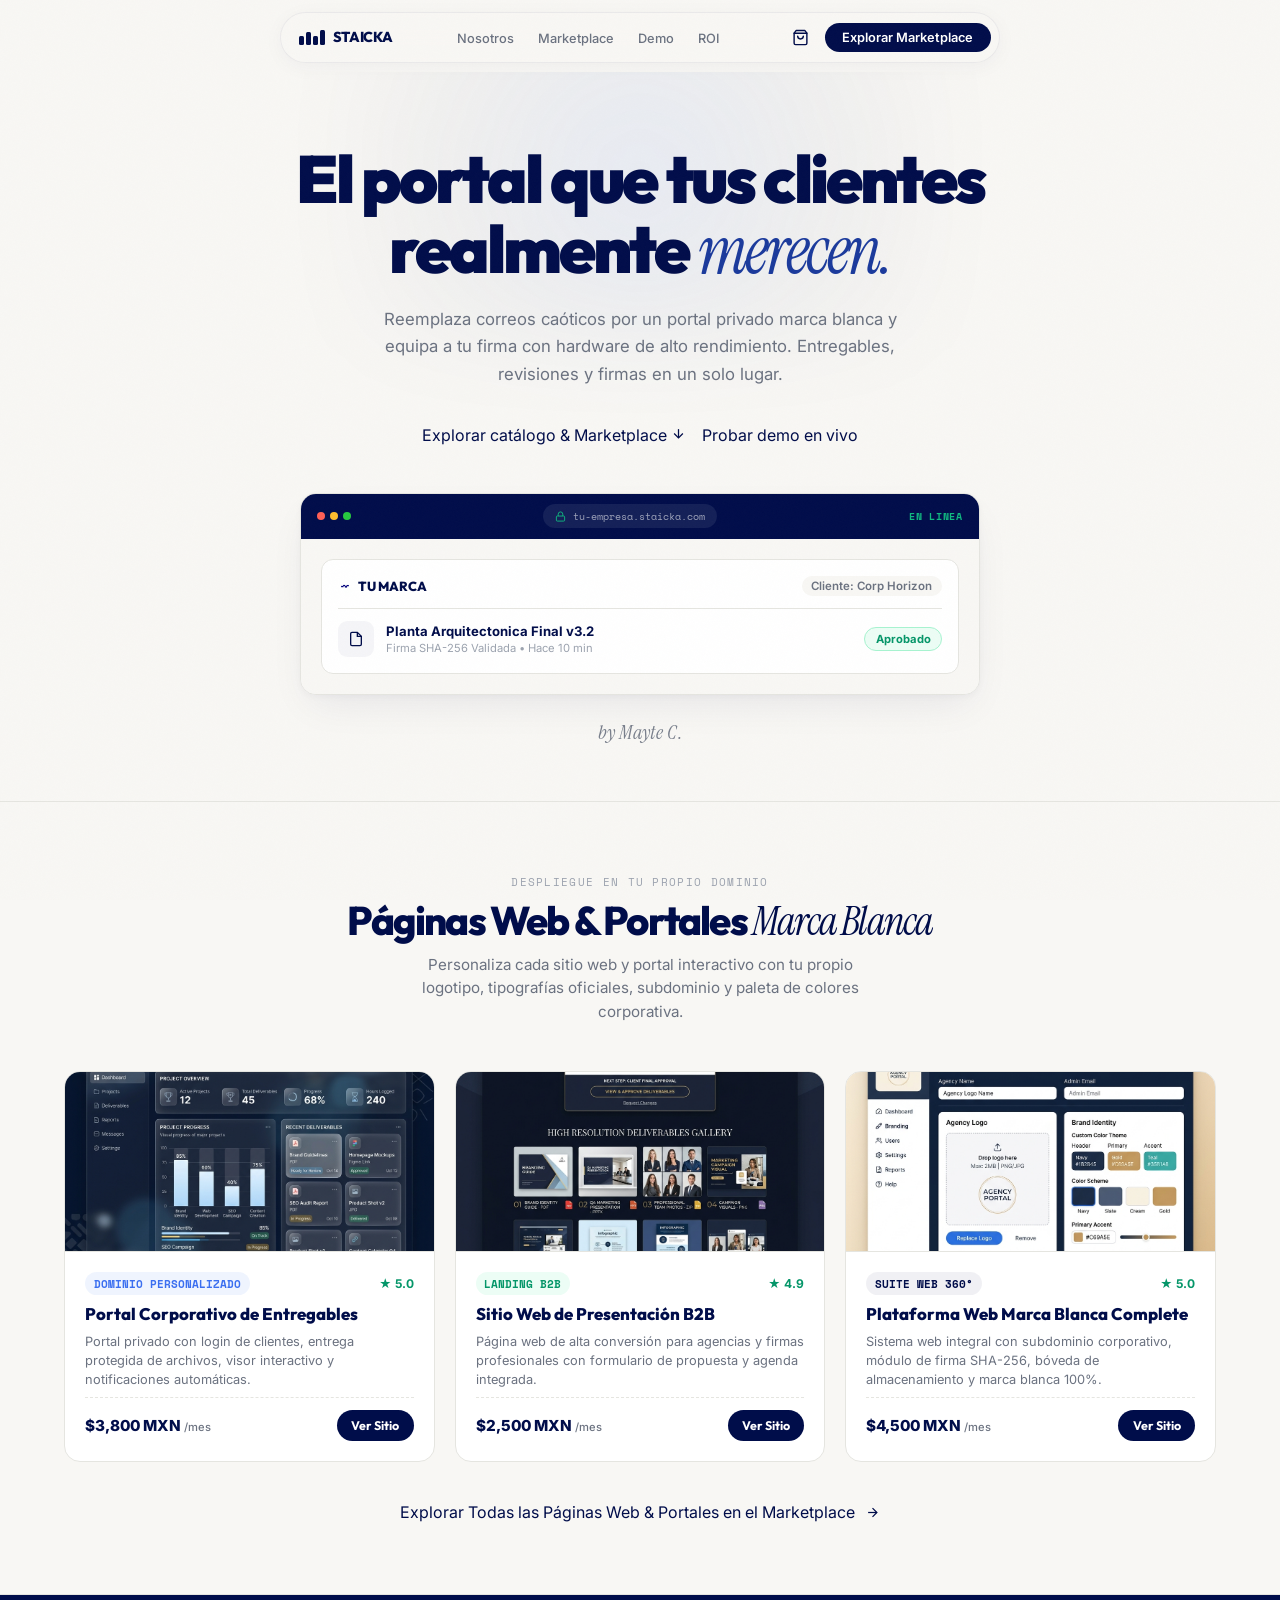
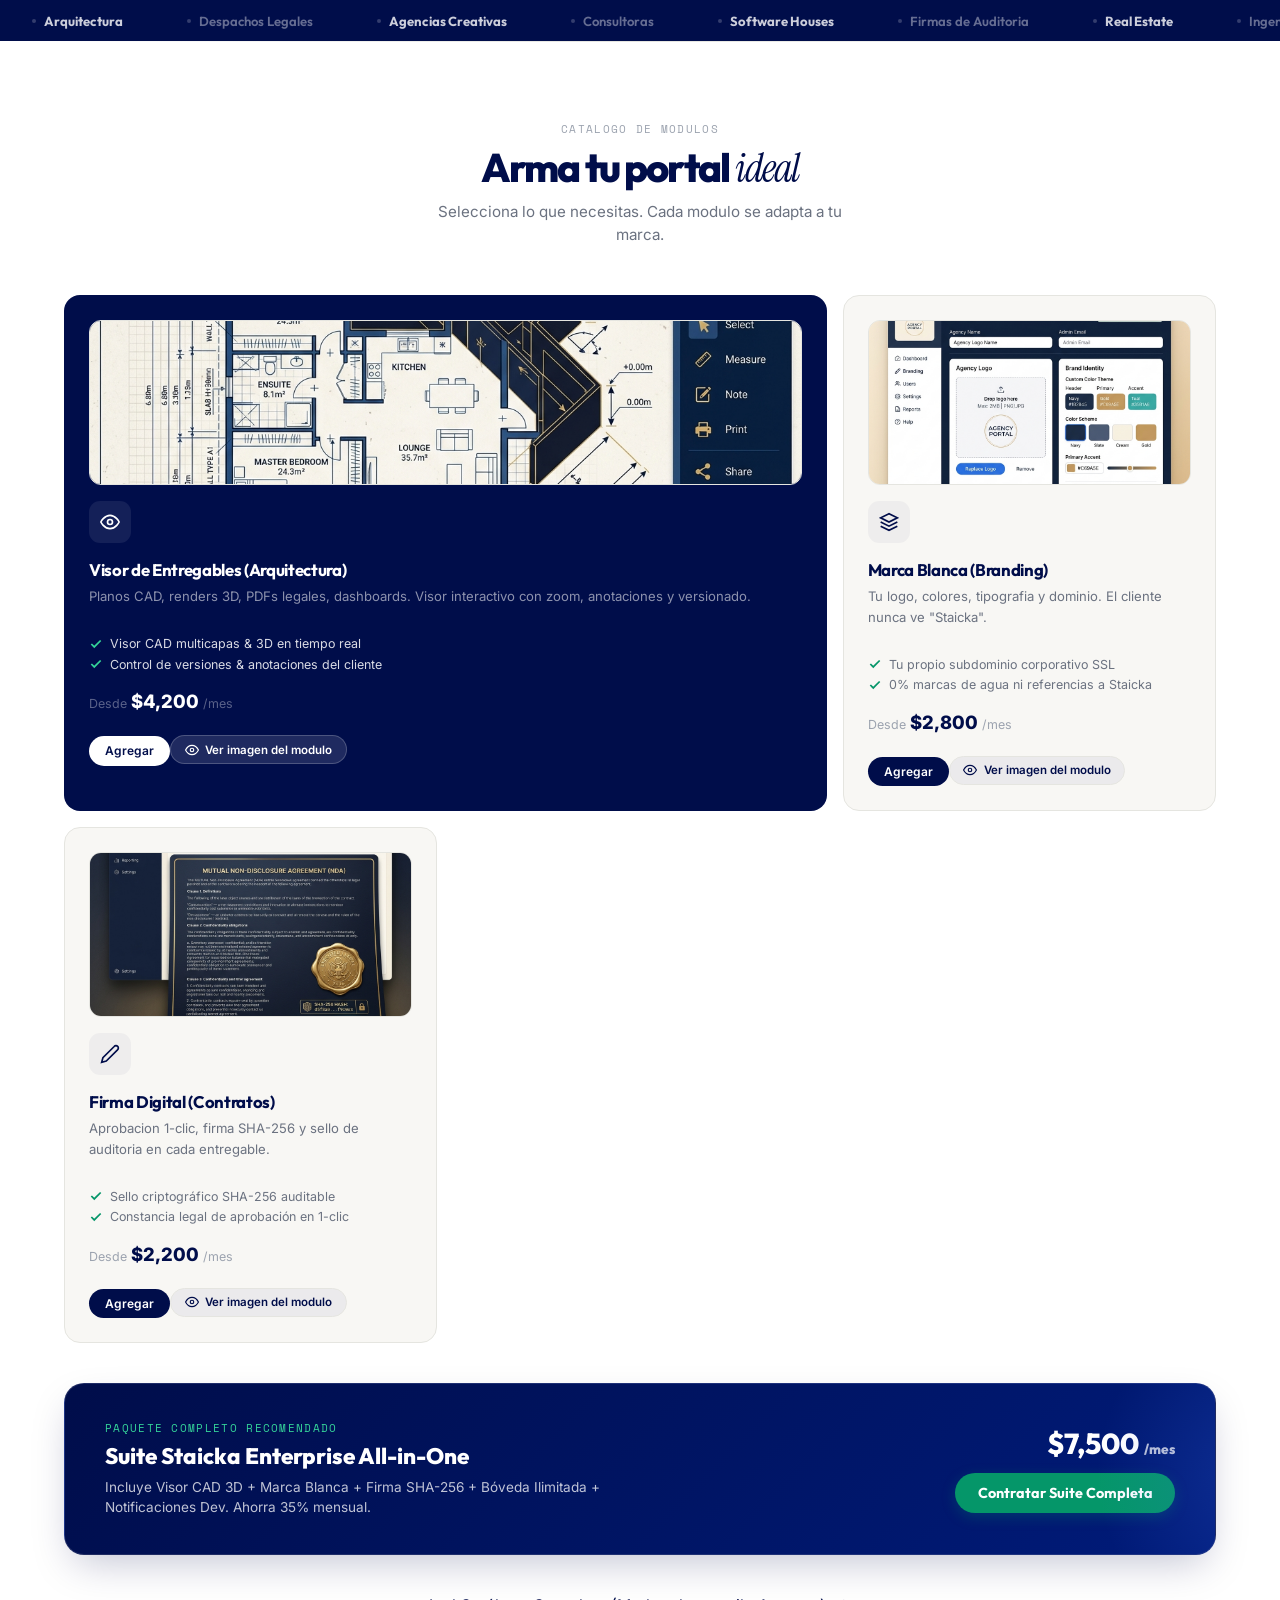
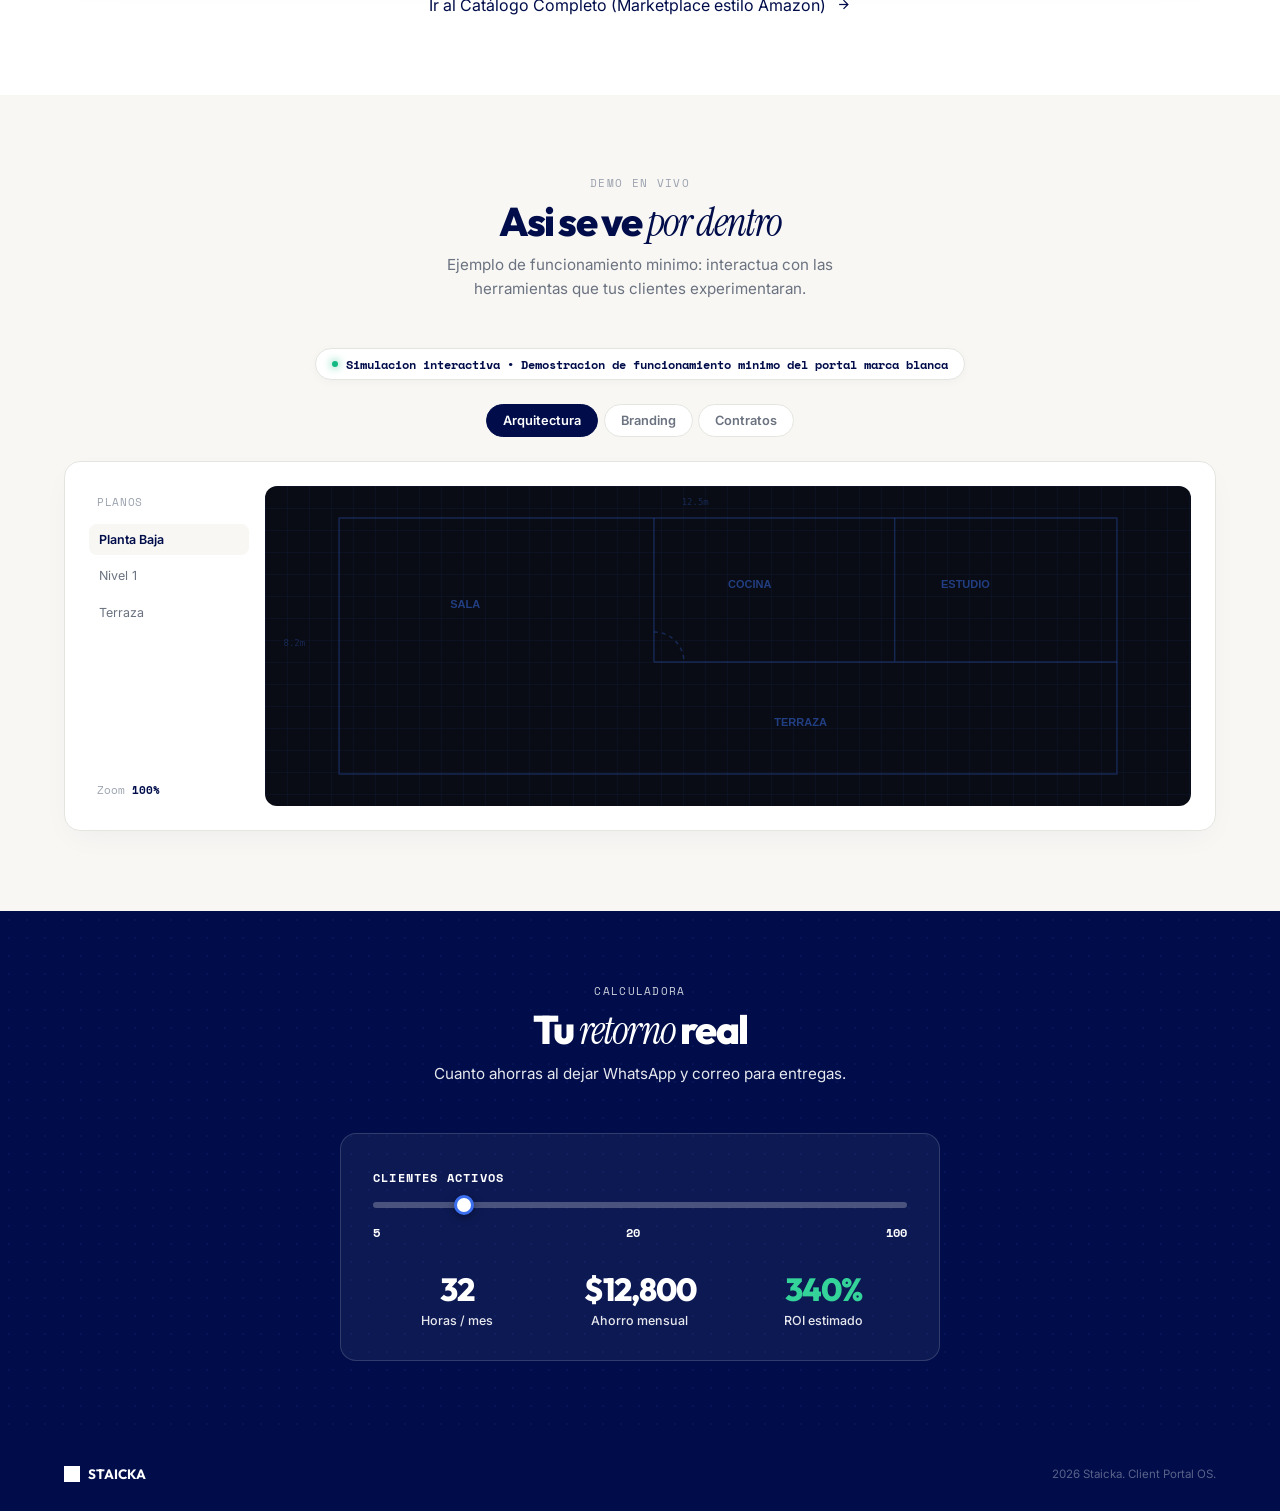
==== commit 26468d71: "Feat: Replace hardware equipment with White-Label Web Templates and Web Page showcase" ====
--- a/index.html
+++ b/index.html
@@ -190,54 +190,69 @@
     </div>
   </section>
 
-  <!-- ═══ HARDWARE SHOWCASE SECTION (Inicio) ═══ -->
+  <!-- ═══ WHITE-LABEL WEB PAGES SHOWCASE SECTION (Inicio) ═══ -->
   <section class="hardware-home-section" style="padding: 4.5rem 0; background: var(--cream); border-top: 1px solid var(--border); border-bottom: 1px solid var(--border);">
     <div class="container">
-      <p class="section-eyebrow reveal">EQUIPAMIENTO COMPLEMENTARIO</p>
-      <h2 class="section-heading reveal">También equipamos tu firma con <span class="serif-word">hardware de alto nivel</span></h2>
-      <p class="section-sub reveal">Además del software, proveemos equipamiento corporativo y workstations optimizadas para maximizar la velocidad de tu equipo.</p>
+      <p class="section-eyebrow reveal">DESPLIEGUE EN TU PROPIO DOMINIO</p>
+      <h2 class="section-heading reveal">Páginas Web & Portales <span class="serif-word">Marca Blanca</span></h2>
+      <p class="section-sub reveal">Personaliza cada sitio web y portal interactivo con tu propio logotipo, tipografías oficiales, subdominio y paleta de colores corporativa.</p>
 
       <div style="display:grid;grid-template-columns:repeat(3, 1fr);gap:1.25rem;margin-top:2.5rem;" class="reveal">
-        <!-- Hardware 1 -->
-        <div style="background:var(--white);border:1px solid var(--border);border-radius:16px;padding:1.5rem;display:flex;flex-direction:column;gap:0.75rem;">
-          <div style="width:42px;height:42px;border-radius:12px;background:rgba(0,13,74,0.05);color:var(--navy);display:flex;align-items:center;justify-content:center;">
-            <svg width="22" height="22" viewBox="0 0 24 24" fill="none" stroke="currentColor" stroke-width="2"><rect x="2" y="3" width="20" height="14" rx="2" ry="2"/><line x1="8" y1="21" x2="16" y2="21"/><line x1="12" y1="17" x2="12" y2="21"/></svg>
-          </div>
-          <h4 style="font-family:var(--font-sans);font-weight:800;font-size:1.1rem;color:var(--navy);">Workstations & Laptops Pro</h4>
-          <p style="font-size:0.82rem;color:var(--slate);line-height:1.5;">Laptops y estaciones de trabajo de alta gama configuradas para renders CAD 3D, edición pesada y multitarea sin cuellos de botella.</p>
-          <div style="margin-top:auto;padding-top:0.75rem;border-top:1px dashed var(--border);display:flex;align-items:center;justify-content:space-between;">
-            <span style="font-family:var(--font-mono);font-size:0.72rem;color:var(--blue-glow);font-weight:700;">EQUIPAMIENTO CERO DOWNTIME</span>
-          </div>
-        </div>
-
-        <!-- Hardware 2 -->
-        <div style="background:var(--white);border:1px solid var(--border);border-radius:16px;padding:1.5rem;display:flex;flex-direction:column;gap:0.75rem;">
-          <div style="width:42px;height:42px;border-radius:12px;background:rgba(5,150,105,0.08);color:#059669;display:flex;align-items:center;justify-content:center;">
-            <svg width="22" height="22" viewBox="0 0 24 24" fill="none" stroke="currentColor" stroke-width="2"><rect x="5" y="2" width="14" height="20" rx="2" ry="2"/><line x1="12" y1="18" x2="12.01" y2="18"/></svg>
-          </div>
-          <h4 style="font-family:var(--font-sans);font-weight:800;font-size:1.1rem;color:var(--navy);">Dispositivos de Presentación en Sitio</h4>
-          <p style="font-size:0.82rem;color:var(--slate);line-height:1.5;">Tablets profesionales y monitores portátiles para presentar entregables en alta resolución directamente ante tus clientes.</p>
-          <div style="margin-top:auto;padding-top:0.75rem;border-top:1px dashed var(--border);display:flex;align-items:center;justify-content:space-between;">
-            <span style="font-family:var(--font-mono);font-size:0.72rem;color:#059669;font-weight:700;">EXPOSICIÓN VIP</span>
-          </div>
-        </div>
-
-        <!-- Hardware 3 -->
-        <div style="background:var(--white);border:1px solid var(--border);border-radius:16px;padding:1.5rem;display:flex;flex-direction:column;gap:0.75rem;">
-          <div style="width:42px;height:42px;border-radius:12px;background:rgba(59,111,240,0.08);color:var(--blue-glow);display:flex;align-items:center;justify-content:center;">
-            <svg width="22" height="22" viewBox="0 0 24 24" fill="none" stroke="currentColor" stroke-width="2"><rect x="2" y="2" width="20" height="8" rx="2" ry="2"/><rect x="2" y="14" width="20" height="8" rx="2" ry="2"/><line x1="6" y1="6" x2="6.01" y2="6"/><line x1="6" y1="18" x2="6.01" y2="18"/></svg>
-          </div>
-          <h4 style="font-family:var(--font-sans);font-weight:800;font-size:1.1rem;color:var(--navy);">Servidores NAS & Bóveda Local</h4>
-          <p style="font-size:0.82rem;color:var(--slate);line-height:1.5;">Sistemas de almacenamiento físico de alta velocidad con sincronización automática en la nube de Staicka para respaldo redundante.</p>
-          <div style="margin-top:auto;padding-top:0.75rem;border-top:1px dashed var(--border);display:flex;align-items:center;justify-content:space-between;">
-            <span style="font-family:var(--font-mono);font-size:0.72rem;color:var(--navy);font-weight:700;">RESPALDO REDUNDANTE</span>
+        <!-- Web Page 1 -->
+        <div style="background:var(--white);border:1px solid var(--border);border-radius:16px;overflow:hidden;display:flex;flex-direction:column;">
+          <img src="assets/whitelabel_portal.png" alt="Portal Marca Blanca" style="width:100%;height:180px;object-fit:cover;border-bottom:1px solid var(--border);">
+          <div style="padding:1.25rem;display:flex;flex-direction:column;gap:0.5rem;flex:1;">
+            <div style="display:flex;align-items:center;justify-content:space-between;">
+              <span style="font-family:var(--font-mono);font-size:0.68rem;color:var(--blue-glow);font-weight:700;background:rgba(59,111,240,0.08);padding:0.2rem 0.55rem;border-radius:999px;">DOMINIO PERSONALIZADO</span>
+              <span style="font-size:0.75rem;color:#059669;font-weight:700;">★ 5.0</span>
+            </div>
+            <h4 style="font-family:var(--font-sans);font-weight:800;font-size:1.05rem;color:var(--navy);">Portal Corporativo de Entregables</h4>
+            <p style="font-size:0.8rem;color:var(--slate);line-height:1.5;">Portal privado con login de clientes, entrega protegida de archivos, visor interactivo y notificaciones automáticas.</p>
+            <div style="margin-top:auto;padding-top:0.75rem;border-top:1px dashed var(--border);display:flex;align-items:center;justify-content:space-between;">
+              <span style="font-weight:800;font-size:0.95rem;color:var(--navy);">$3,800 MXN <small style="font-size:0.7rem;font-weight:500;color:var(--slate);">/mes</small></span>
+              <button class="btn-shop-add" onclick="openImageModal('assets/whitelabel_portal.png', 'Portal Corporativo de Entregables VIP')">Ver Sitio</button>
+            </div>
+          </div>
+        </div>
+
+        <!-- Web Page 2 -->
+        <div style="background:var(--white);border:1px solid var(--border);border-radius:16px;overflow:hidden;display:flex;flex-direction:column;">
+          <img src="assets/whitelabel_showcase.png" alt="Sitio Web Comercial B2B" style="width:100%;height:180px;object-fit:cover;border-bottom:1px solid var(--border);">
+          <div style="padding:1.25rem;display:flex;flex-direction:column;gap:0.5rem;flex:1;">
+            <div style="display:flex;align-items:center;justify-content:space-between;">
+              <span style="font-family:var(--font-mono);font-size:0.68rem;color:#059669;font-weight:700;background:#ECFDF5;padding:0.2rem 0.55rem;border-radius:999px;">LANDING B2B</span>
+              <span style="font-size:0.75rem;color:#059669;font-weight:700;">★ 4.9</span>
+            </div>
+            <h4 style="font-family:var(--font-sans);font-weight:800;font-size:1.05rem;color:var(--navy);">Sitio Web de Presentación B2B</h4>
+            <p style="font-size:0.8rem;color:var(--slate);line-height:1.5;">Página web de alta conversión para agencias y firmas profesionales con formulario de propuesta y agenda integrada.</p>
+            <div style="margin-top:auto;padding-top:0.75rem;border-top:1px dashed var(--border);display:flex;align-items:center;justify-content:space-between;">
+              <span style="font-weight:800;font-size:0.95rem;color:var(--navy);">$2,500 MXN <small style="font-size:0.7rem;font-weight:500;color:var(--slate);">/mes</small></span>
+              <button class="btn-shop-add" onclick="openImageModal('assets/whitelabel_showcase.png', 'Sitio Web de Presentación B2B')">Ver Sitio</button>
+            </div>
+          </div>
+        </div>
+
+        <!-- Web Page 3 -->
+        <div style="background:var(--white);border:1px solid var(--border);border-radius:16px;overflow:hidden;display:flex;flex-direction:column;">
+          <img src="assets/whitelabel_module.png" alt="Plataforma Marca Blanca 360°" style="width:100%;height:180px;object-fit:cover;border-bottom:1px solid var(--border);">
+          <div style="padding:1.25rem;display:flex;flex-direction:column;gap:0.5rem;flex:1;">
+            <div style="display:flex;align-items:center;justify-content:space-between;">
+              <span style="font-family:var(--font-mono);font-size:0.68rem;color:var(--navy);font-weight:700;background:rgba(0,13,74,0.06);padding:0.2rem 0.55rem;border-radius:999px;">SUITE WEB 360°</span>
+              <span style="font-size:0.75rem;color:#059669;font-weight:700;">★ 5.0</span>
+            </div>
+            <h4 style="font-family:var(--font-sans);font-weight:800;font-size:1.05rem;color:var(--navy);">Plataforma Web Marca Blanca Complete</h4>
+            <p style="font-size:0.8rem;color:var(--slate);line-height:1.5;">Sistema web integral con subdominio corporativo, módulo de firma SHA-256, bóveda de almacenamiento y marca blanca 100%.</p>
+            <div style="margin-top:auto;padding-top:0.75rem;border-top:1px dashed var(--border);display:flex;align-items:center;justify-content:space-between;">
+              <span style="font-weight:800;font-size:0.95rem;color:var(--navy);">$4,500 MXN <small style="font-size:0.7rem;font-weight:500;color:var(--slate);">/mes</small></span>
+              <button class="btn-shop-add" onclick="openImageModal('assets/whitelabel_module.png', 'Plataforma Web Marca Blanca Complete')">Ver Sitio</button>
+            </div>
           </div>
         </div>
       </div>
 
       <div style="text-align:center;margin-top:2.5rem;" class="reveal">
         <a href="catalogo.html" class="btn-main" style="display:inline-flex;align-items:center;gap:0.6rem;">
-          <span>Explorar el Catálogo de Hardware & Equipamiento en el Marketplace</span>
+          <span>Explorar Todas las Páginas Web & Portales en el Marketplace</span>
           <svg width="15" height="15" viewBox="0 0 24 24" fill="none" stroke="currentColor" stroke-width="2"><line x1="5" y1="12" x2="19" y2="12"/><polyline points="12 5 19 12 12 19"/></svg>
         </a>
       </div>
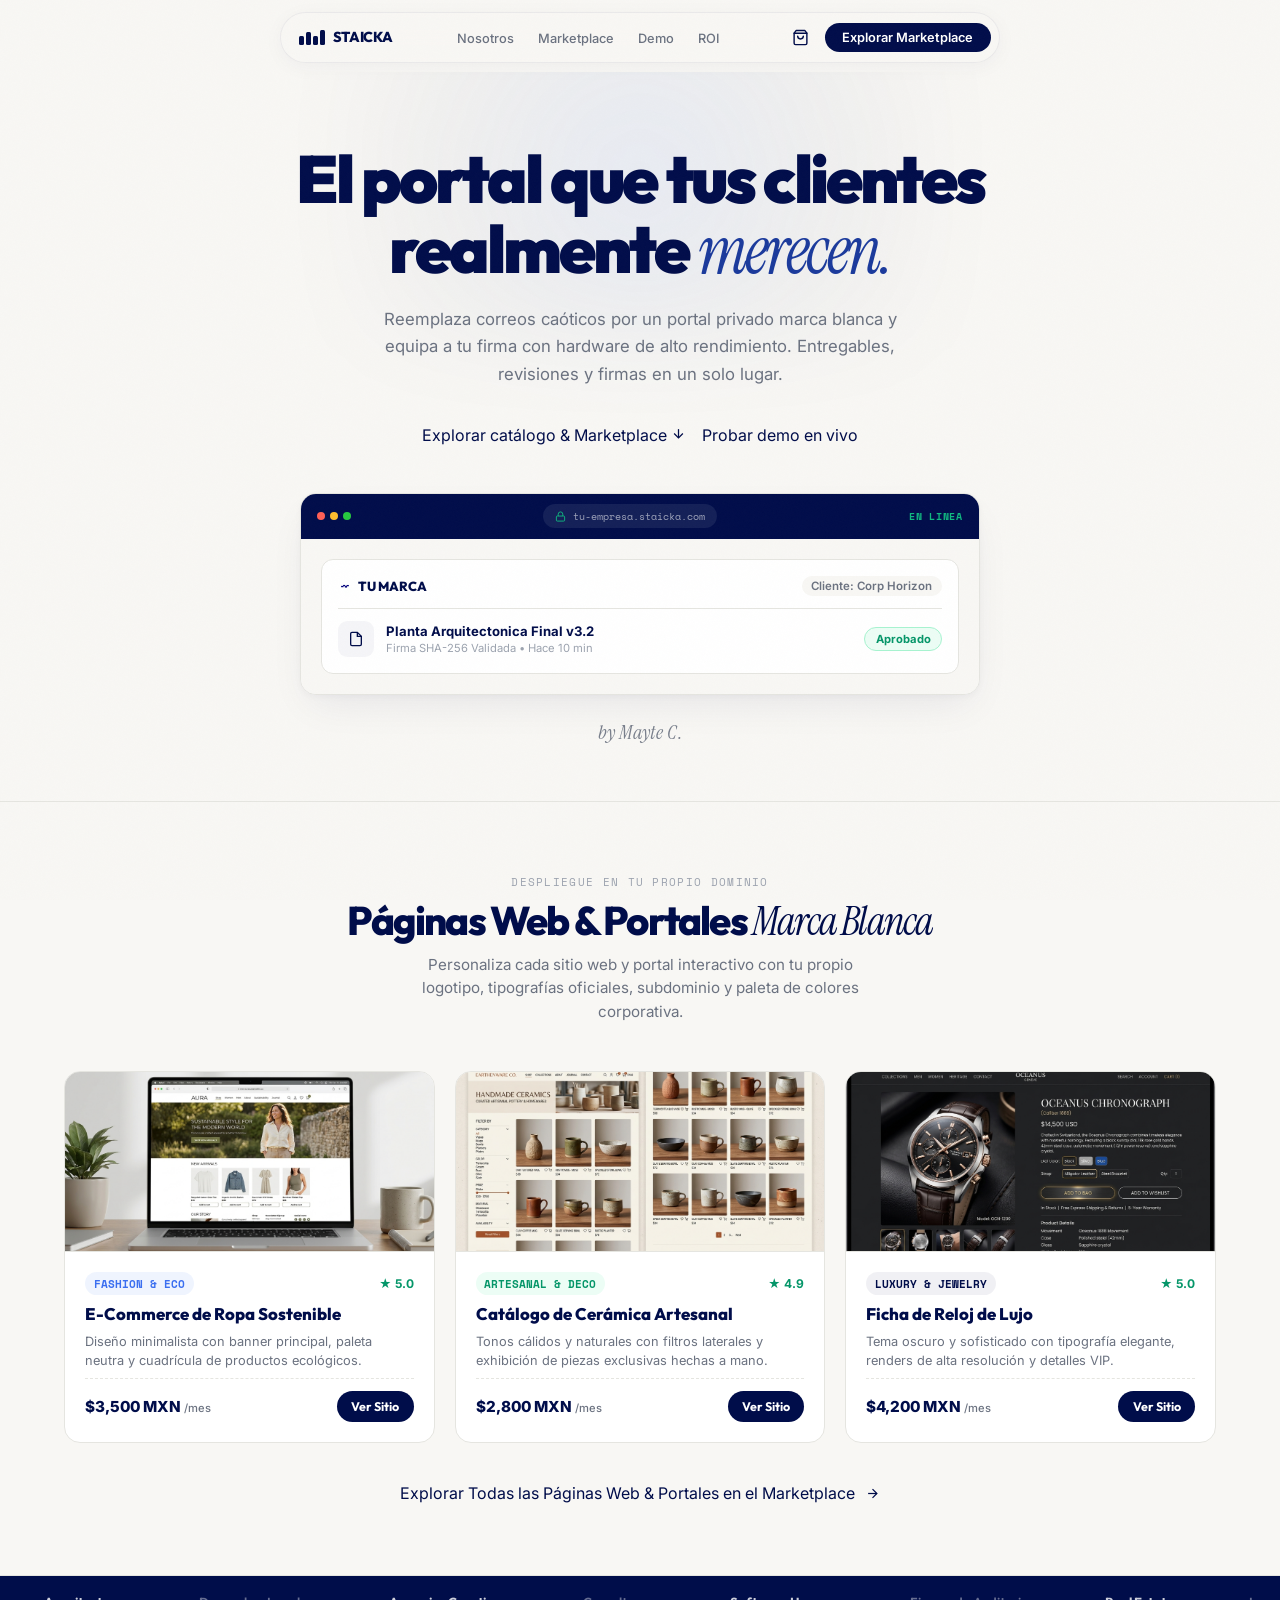
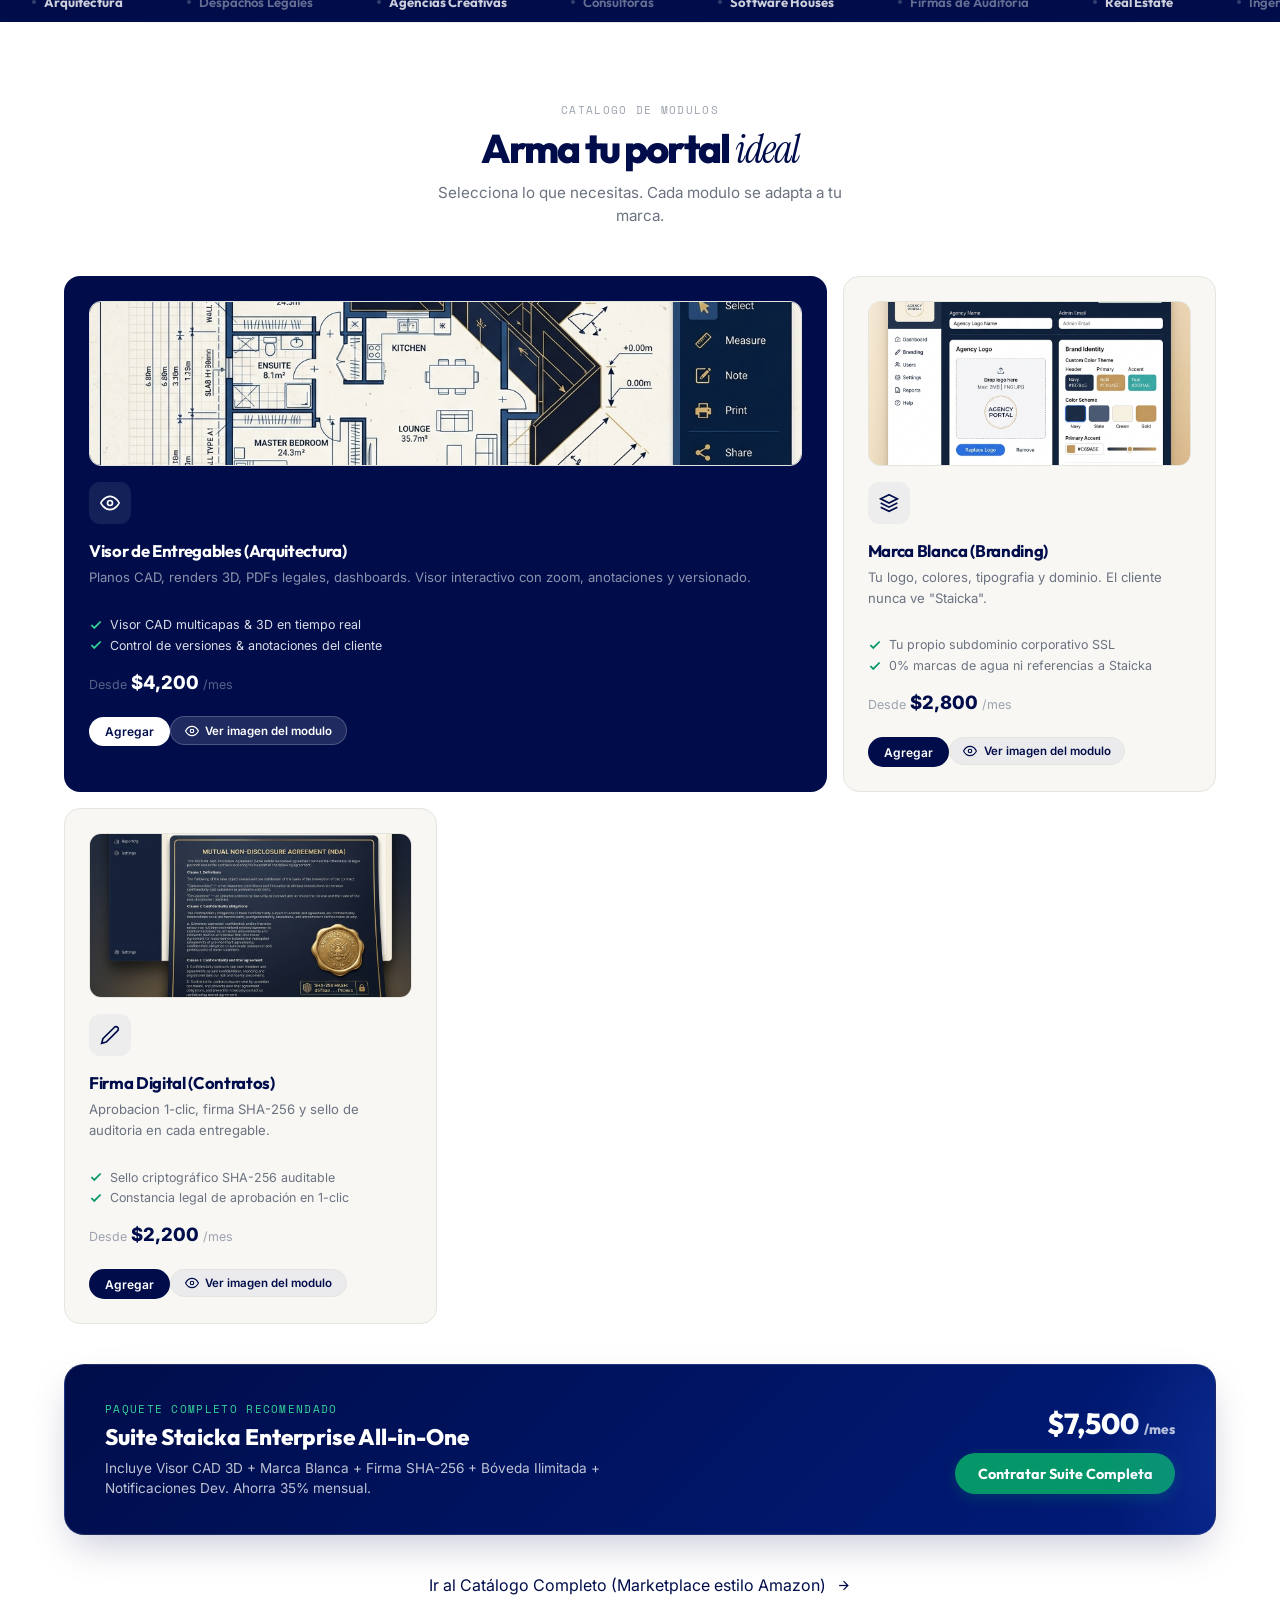
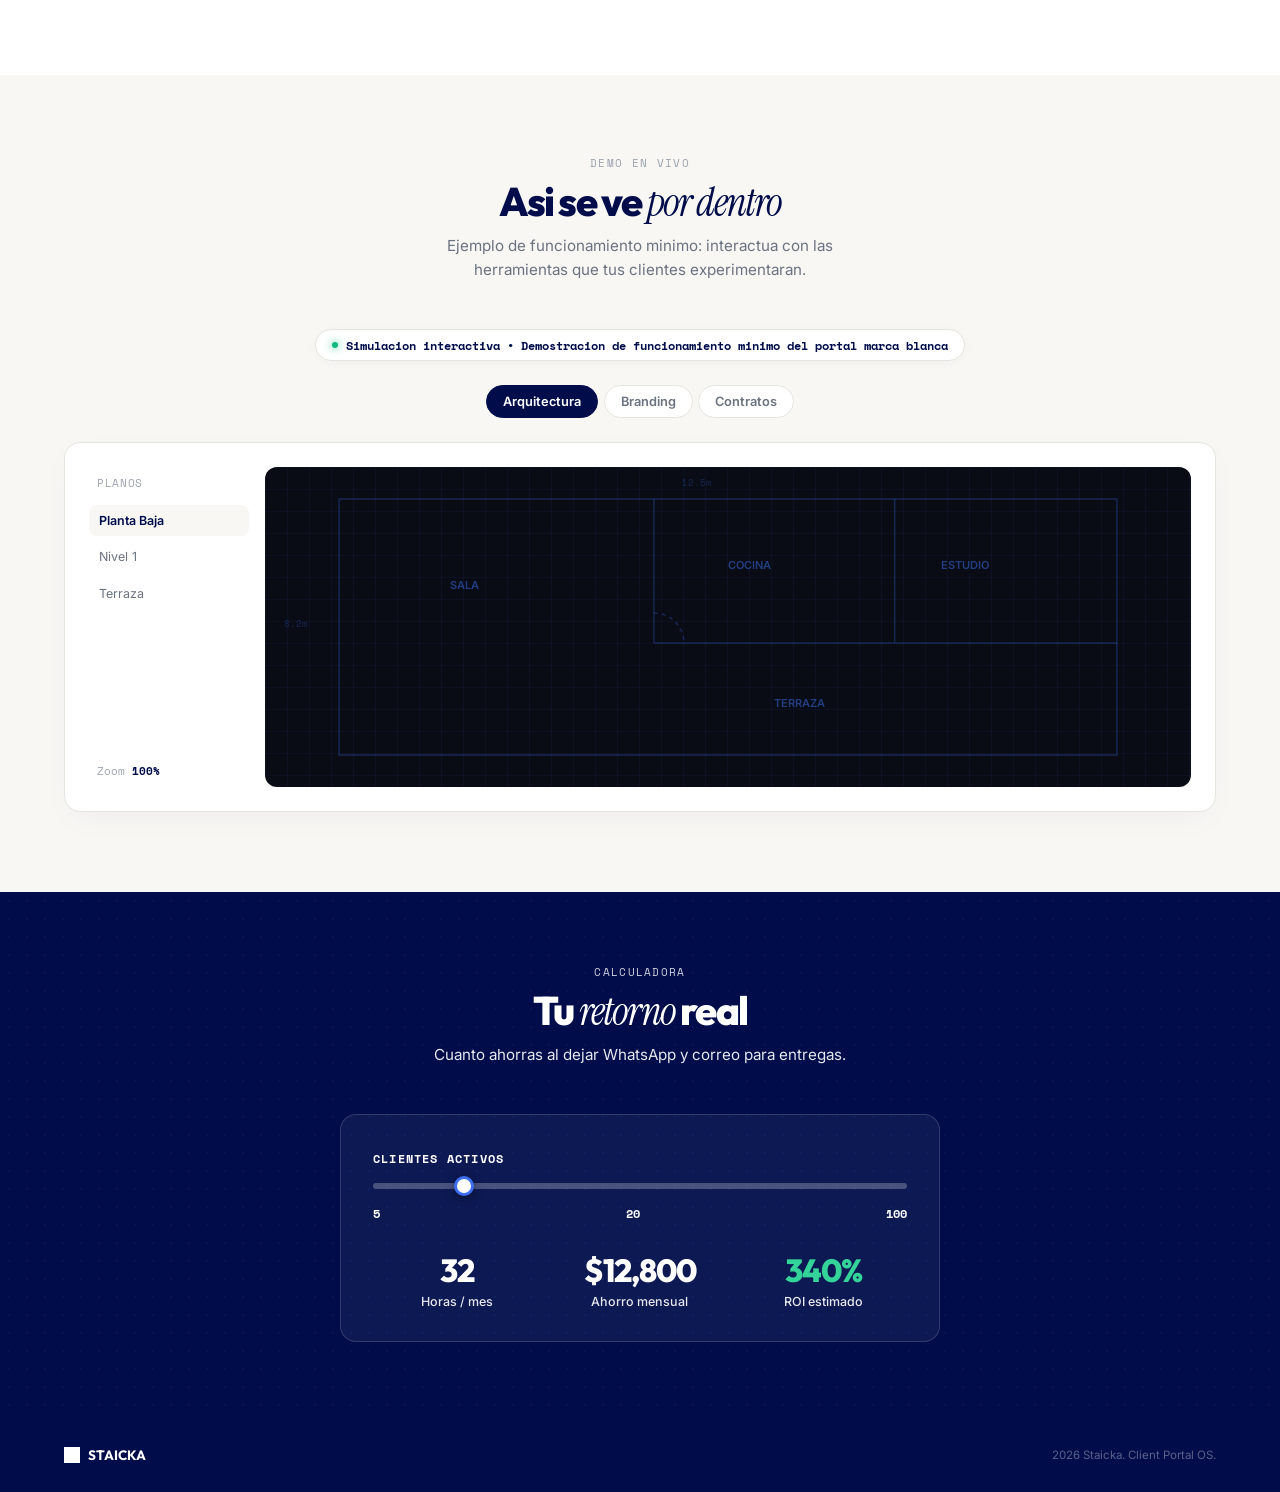
==== commit 26676cc7: "Feat: Link user renamed images (ropa.png, ceramica.png, relojes.png, calzado.png, diseño_interiores." ====
--- a/index.html
+++ b/index.html
@@ -200,51 +200,51 @@
       <div style="display:grid;grid-template-columns:repeat(3, 1fr);gap:1.25rem;margin-top:2.5rem;" class="reveal">
         <!-- Web Page 1 -->
         <div style="background:var(--white);border:1px solid var(--border);border-radius:16px;overflow:hidden;display:flex;flex-direction:column;">
-          <img src="assets/whitelabel_portal.png" alt="Portal Marca Blanca" style="width:100%;height:180px;object-fit:cover;border-bottom:1px solid var(--border);">
+          <img src="assets/ropa.png" alt="E-Commerce Ropa Sostenible" style="width:100%;height:180px;object-fit:cover;border-bottom:1px solid var(--border);">
           <div style="padding:1.25rem;display:flex;flex-direction:column;gap:0.5rem;flex:1;">
             <div style="display:flex;align-items:center;justify-content:space-between;">
-              <span style="font-family:var(--font-mono);font-size:0.68rem;color:var(--blue-glow);font-weight:700;background:rgba(59,111,240,0.08);padding:0.2rem 0.55rem;border-radius:999px;">DOMINIO PERSONALIZADO</span>
+              <span style="font-family:var(--font-mono);font-size:0.68rem;color:var(--blue-glow);font-weight:700;background:rgba(59,111,240,0.08);padding:0.2rem 0.55rem;border-radius:999px;">FASHION & ECO</span>
               <span style="font-size:0.75rem;color:#059669;font-weight:700;">★ 5.0</span>
             </div>
-            <h4 style="font-family:var(--font-sans);font-weight:800;font-size:1.05rem;color:var(--navy);">Portal Corporativo de Entregables</h4>
-            <p style="font-size:0.8rem;color:var(--slate);line-height:1.5;">Portal privado con login de clientes, entrega protegida de archivos, visor interactivo y notificaciones automáticas.</p>
+            <h4 style="font-family:var(--font-sans);font-weight:800;font-size:1.05rem;color:var(--navy);">E-Commerce de Ropa Sostenible</h4>
+            <p style="font-size:0.8rem;color:var(--slate);line-height:1.5;">Diseño minimalista con banner principal, paleta neutra y cuadrícula de productos ecológicos.</p>
             <div style="margin-top:auto;padding-top:0.75rem;border-top:1px dashed var(--border);display:flex;align-items:center;justify-content:space-between;">
-              <span style="font-weight:800;font-size:0.95rem;color:var(--navy);">$3,800 MXN <small style="font-size:0.7rem;font-weight:500;color:var(--slate);">/mes</small></span>
-              <button class="btn-shop-add" onclick="openImageModal('assets/whitelabel_portal.png', 'Portal Corporativo de Entregables VIP')">Ver Sitio</button>
+              <span style="font-weight:800;font-size:0.95rem;color:var(--navy);">$3,500 MXN <small style="font-size:0.7rem;font-weight:500;color:var(--slate);">/mes</small></span>
+              <button class="btn-shop-add" onclick="openImageModal('assets/ropa.png', 'E-Commerce de Ropa Sostenible')">Ver Sitio</button>
             </div>
           </div>
         </div>
 
         <!-- Web Page 2 -->
         <div style="background:var(--white);border:1px solid var(--border);border-radius:16px;overflow:hidden;display:flex;flex-direction:column;">
-          <img src="assets/whitelabel_showcase.png" alt="Sitio Web Comercial B2B" style="width:100%;height:180px;object-fit:cover;border-bottom:1px solid var(--border);">
+          <img src="assets/ceramica.png" alt="Cerámica Artesanal" style="width:100%;height:180px;object-fit:cover;border-bottom:1px solid var(--border);">
           <div style="padding:1.25rem;display:flex;flex-direction:column;gap:0.5rem;flex:1;">
             <div style="display:flex;align-items:center;justify-content:space-between;">
-              <span style="font-family:var(--font-mono);font-size:0.68rem;color:#059669;font-weight:700;background:#ECFDF5;padding:0.2rem 0.55rem;border-radius:999px;">LANDING B2B</span>
+              <span style="font-family:var(--font-mono);font-size:0.68rem;color:#059669;font-weight:700;background:#ECFDF5;padding:0.2rem 0.55rem;border-radius:999px;">ARTESANAL & DECO</span>
               <span style="font-size:0.75rem;color:#059669;font-weight:700;">★ 4.9</span>
             </div>
-            <h4 style="font-family:var(--font-sans);font-weight:800;font-size:1.05rem;color:var(--navy);">Sitio Web de Presentación B2B</h4>
-            <p style="font-size:0.8rem;color:var(--slate);line-height:1.5;">Página web de alta conversión para agencias y firmas profesionales con formulario de propuesta y agenda integrada.</p>
+            <h4 style="font-family:var(--font-sans);font-weight:800;font-size:1.05rem;color:var(--navy);">Catálogo de Cerámica Artesanal</h4>
+            <p style="font-size:0.8rem;color:var(--slate);line-height:1.5;">Tonos cálidos y naturales con filtros laterales y exhibición de piezas exclusivas hechas a mano.</p>
             <div style="margin-top:auto;padding-top:0.75rem;border-top:1px dashed var(--border);display:flex;align-items:center;justify-content:space-between;">
-              <span style="font-weight:800;font-size:0.95rem;color:var(--navy);">$2,500 MXN <small style="font-size:0.7rem;font-weight:500;color:var(--slate);">/mes</small></span>
-              <button class="btn-shop-add" onclick="openImageModal('assets/whitelabel_showcase.png', 'Sitio Web de Presentación B2B')">Ver Sitio</button>
+              <span style="font-weight:800;font-size:0.95rem;color:var(--navy);">$2,800 MXN <small style="font-size:0.7rem;font-weight:500;color:var(--slate);">/mes</small></span>
+              <button class="btn-shop-add" onclick="openImageModal('assets/ceramica.png', 'Catálogo de Cerámica Artesanal')">Ver Sitio</button>
             </div>
           </div>
         </div>
 
         <!-- Web Page 3 -->
         <div style="background:var(--white);border:1px solid var(--border);border-radius:16px;overflow:hidden;display:flex;flex-direction:column;">
-          <img src="assets/whitelabel_module.png" alt="Plataforma Marca Blanca 360°" style="width:100%;height:180px;object-fit:cover;border-bottom:1px solid var(--border);">
+          <img src="assets/relojes.png" alt="Relojes & Joyería de Lujo" style="width:100%;height:180px;object-fit:cover;border-bottom:1px solid var(--border);">
           <div style="padding:1.25rem;display:flex;flex-direction:column;gap:0.5rem;flex:1;">
             <div style="display:flex;align-items:center;justify-content:space-between;">
-              <span style="font-family:var(--font-mono);font-size:0.68rem;color:var(--navy);font-weight:700;background:rgba(0,13,74,0.06);padding:0.2rem 0.55rem;border-radius:999px;">SUITE WEB 360°</span>
+              <span style="font-family:var(--font-mono);font-size:0.68rem;color:var(--navy);font-weight:700;background:rgba(0,13,74,0.06);padding:0.2rem 0.55rem;border-radius:999px;">LUXURY & JEWELRY</span>
               <span style="font-size:0.75rem;color:#059669;font-weight:700;">★ 5.0</span>
             </div>
-            <h4 style="font-family:var(--font-sans);font-weight:800;font-size:1.05rem;color:var(--navy);">Plataforma Web Marca Blanca Complete</h4>
-            <p style="font-size:0.8rem;color:var(--slate);line-height:1.5;">Sistema web integral con subdominio corporativo, módulo de firma SHA-256, bóveda de almacenamiento y marca blanca 100%.</p>
+            <h4 style="font-family:var(--font-sans);font-weight:800;font-size:1.05rem;color:var(--navy);">Ficha de Reloj de Lujo</h4>
+            <p style="font-size:0.8rem;color:var(--slate);line-height:1.5;">Tema oscuro y sofisticado con tipografía elegante, renders de alta resolución y detalles VIP.</p>
             <div style="margin-top:auto;padding-top:0.75rem;border-top:1px dashed var(--border);display:flex;align-items:center;justify-content:space-between;">
-              <span style="font-weight:800;font-size:0.95rem;color:var(--navy);">$4,500 MXN <small style="font-size:0.7rem;font-weight:500;color:var(--slate);">/mes</small></span>
-              <button class="btn-shop-add" onclick="openImageModal('assets/whitelabel_module.png', 'Plataforma Web Marca Blanca Complete')">Ver Sitio</button>
+              <span style="font-weight:800;font-size:0.95rem;color:var(--navy);">$4,200 MXN <small style="font-size:0.7rem;font-weight:500;color:var(--slate);">/mes</small></span>
+              <button class="btn-shop-add" onclick="openImageModal('assets/relojes.png', 'Ficha de Reloj de Lujo')">Ver Sitio</button>
             </div>
           </div>
         </div>
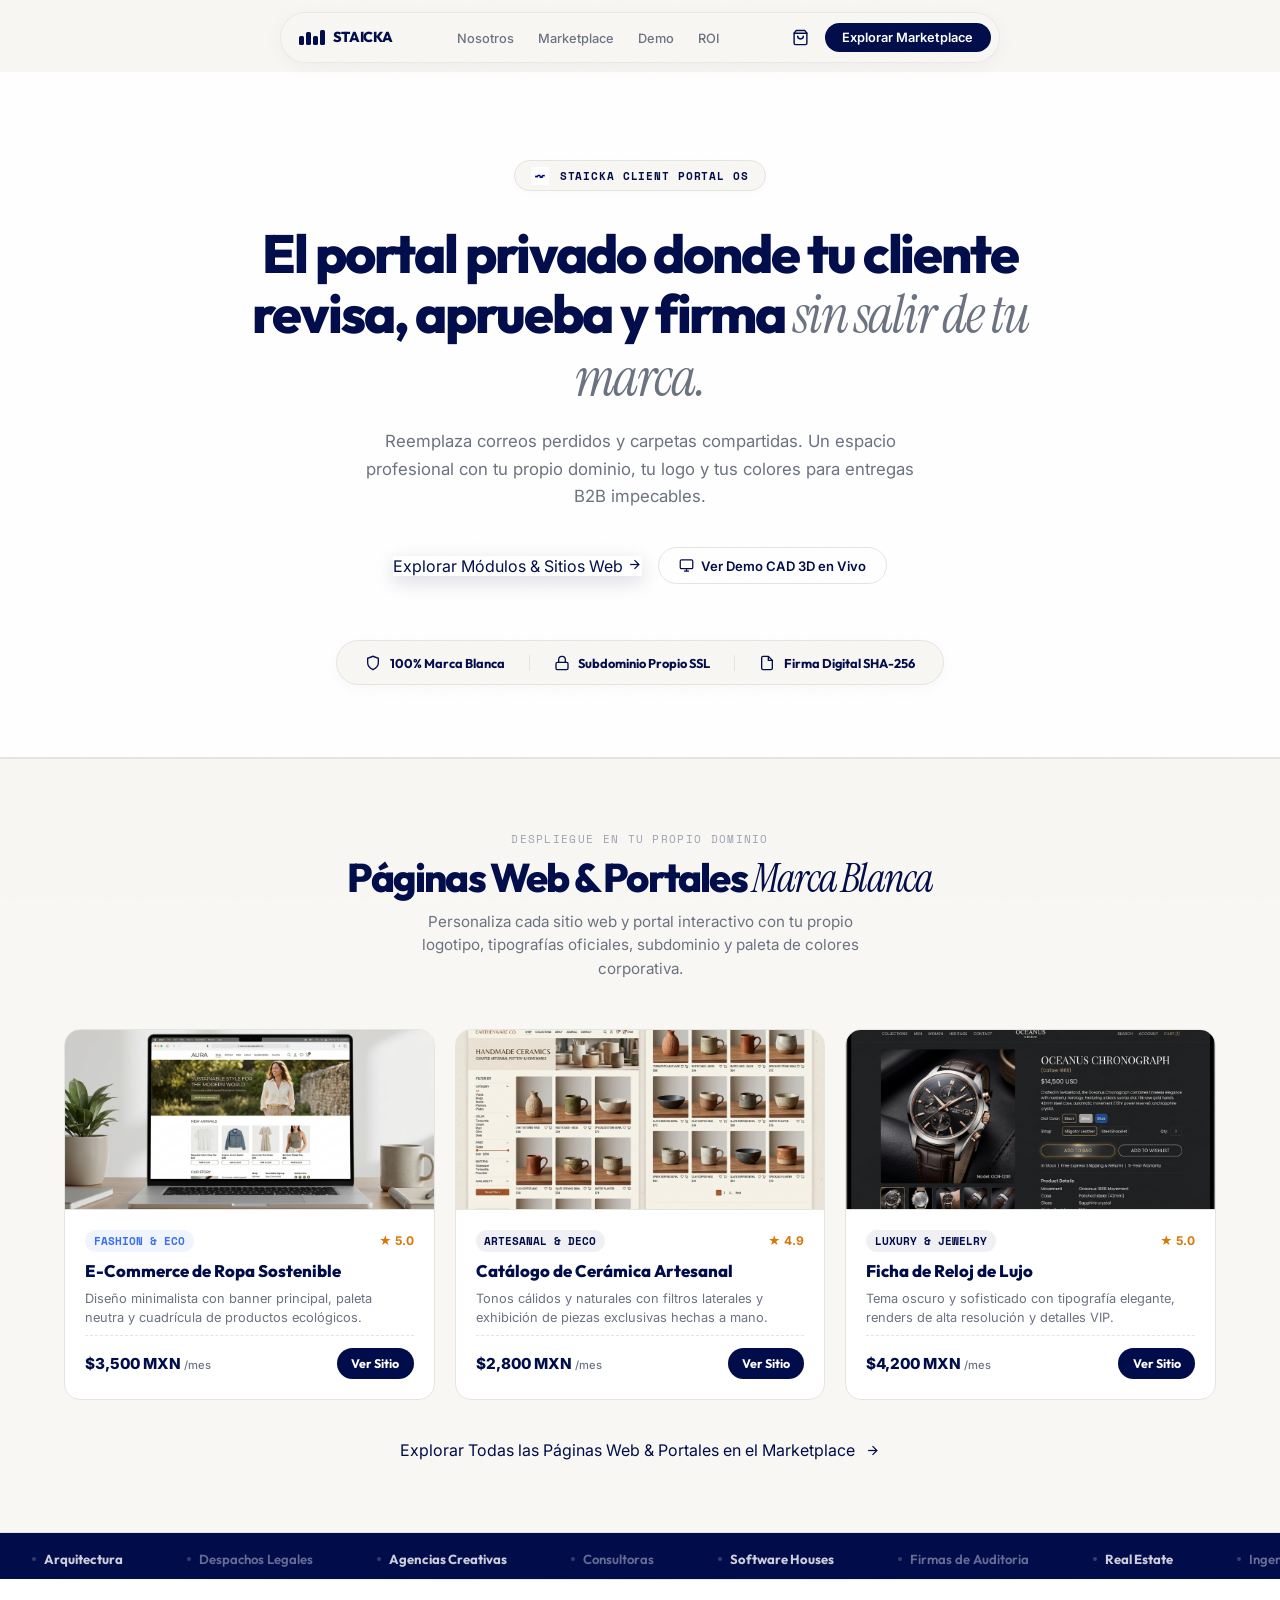
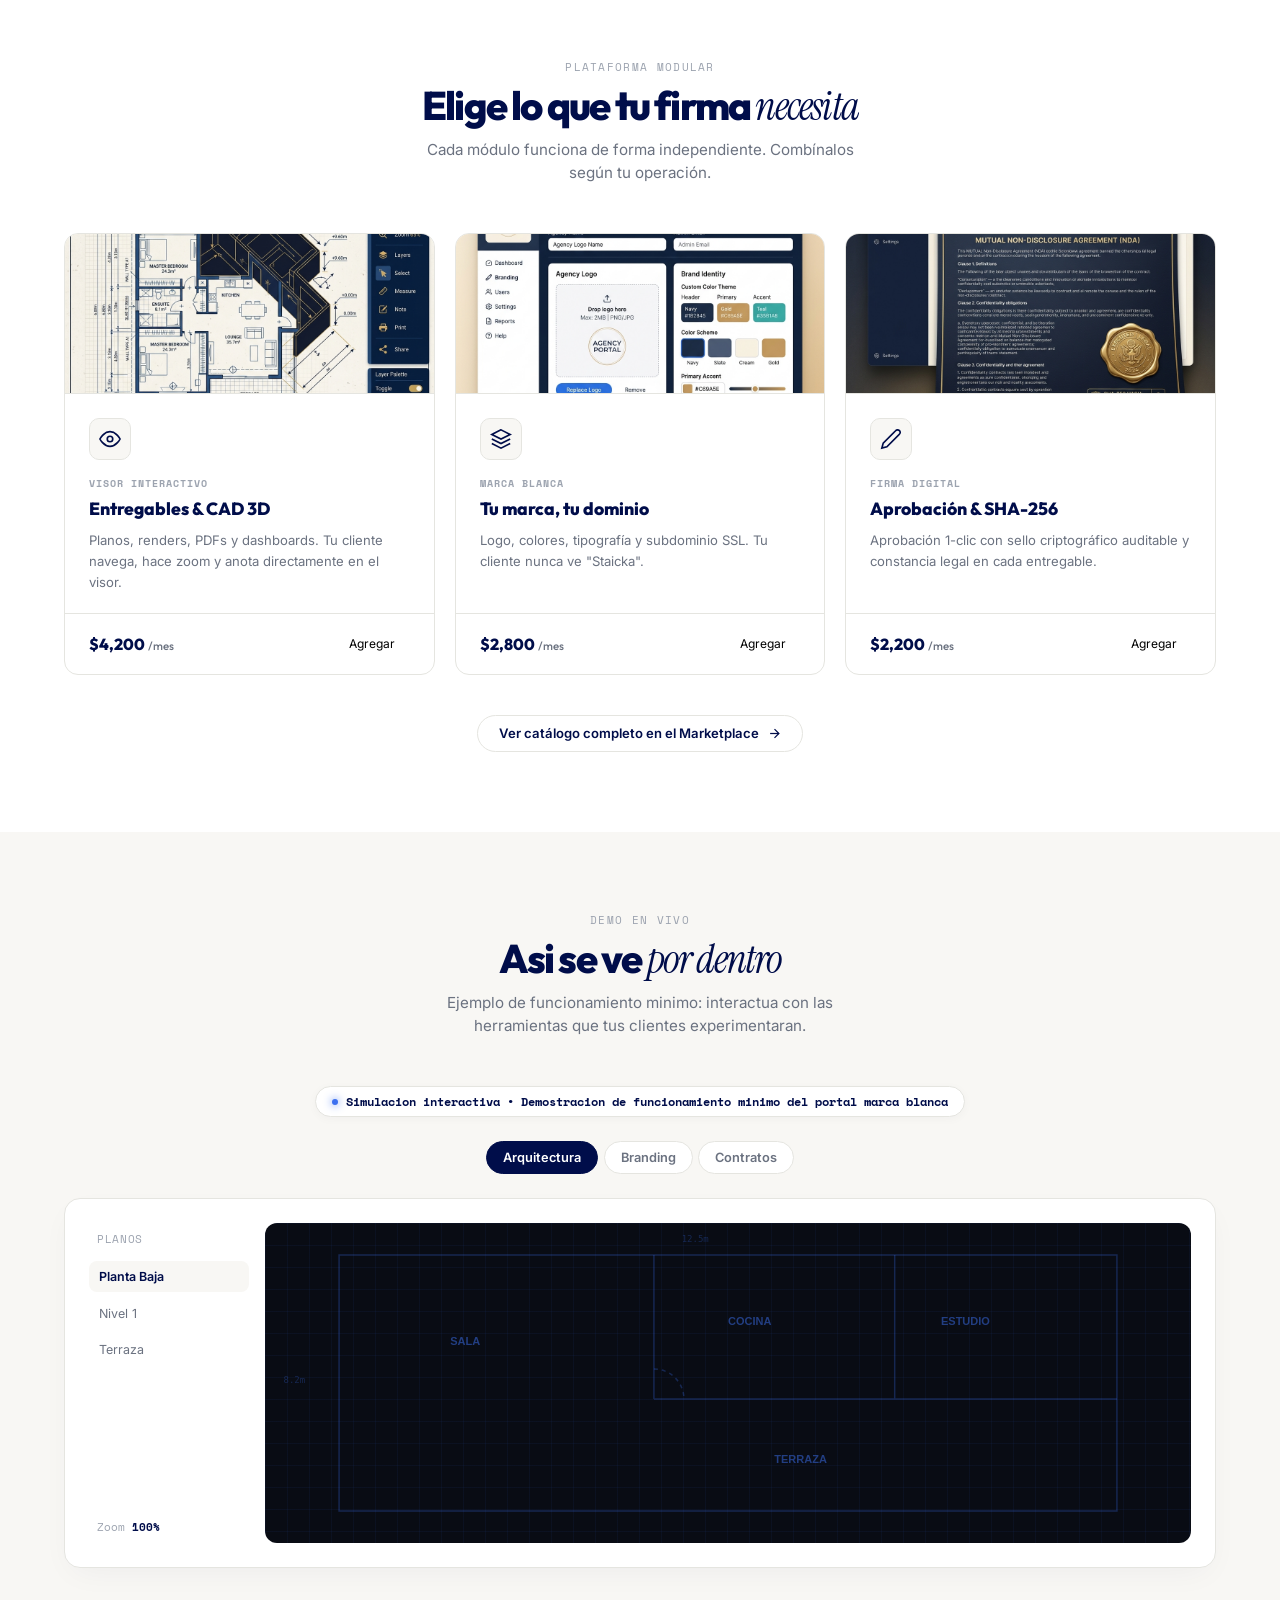
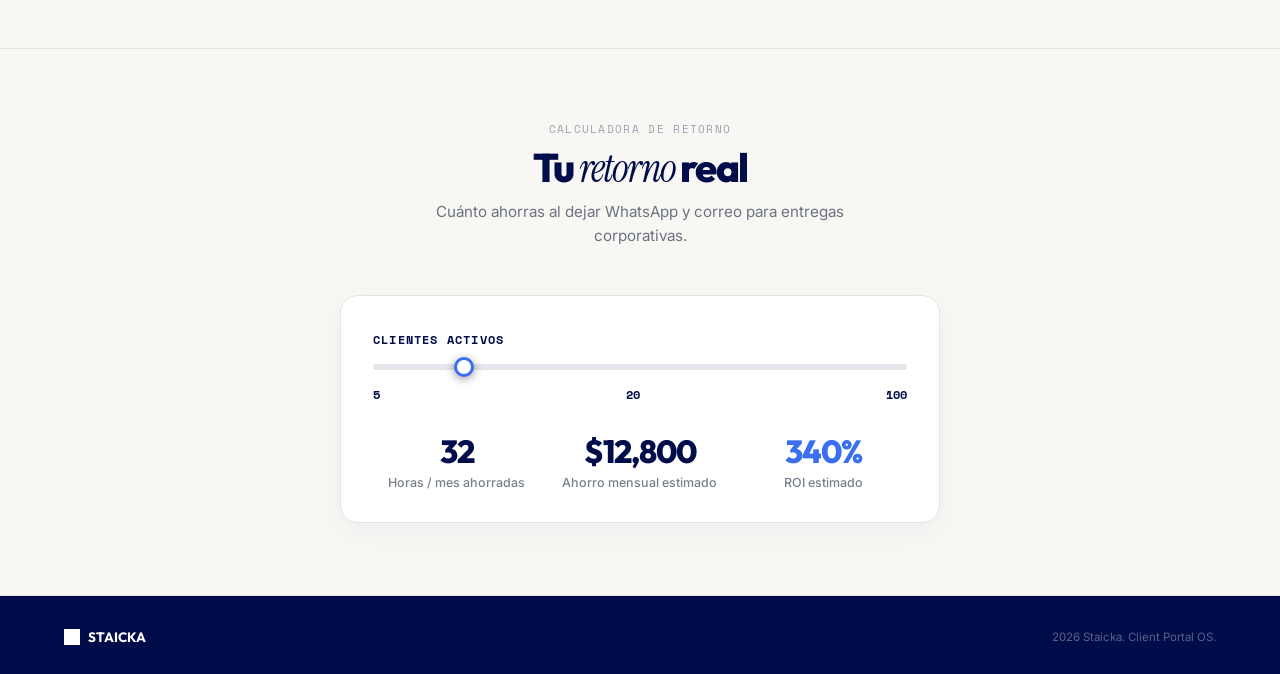
==== commit 1da0f283: "Redisenio Hero blanco sin imagenes y optimizacion de marca blanca" ====
--- a/index.html
+++ b/index.html
@@ -130,62 +130,56 @@
     </div>
   </div>
 
-  <!-- ═══ HERO ═══ -->
-  <section class="hero-clean" id="hero">
-    <div class="hero-aura"></div>
-    <div class="container hero-clean-inner">
-      <h1 class="hero-clean-title">
-        El portal que tus clientes<br>
-        realmente <span class="serif-word">merecen.</span>
+  <!-- ═══ HERO (Clean White Editorial) ═══ -->
+  <section class="hero-white" id="hero">
+    <div class="container hero-white-inner">
+      
+      <!-- Top Logo & Tag Badge -->
+      <div class="hero-white-brand reveal">
+        <img src="assets/image.png" alt="Staicka Logo" class="hero-brand-logo">
+        <span class="hero-pill-tag">STAICKA CLIENT PORTAL OS</span>
+      </div>
+
+      <!-- Headline -->
+      <h1 class="hero-white-title reveal">
+        El portal privado donde tu cliente<br>
+        revisa, aprueba y firma <span class="serif-word">sin salir de tu marca.</span>
       </h1>
-      <p class="hero-clean-desc">
-        Reemplaza correos caóticos por un portal privado marca blanca y equipa a tu firma con hardware de alto rendimiento. Entregables, revisiones y firmas en un solo lugar.
+
+      <!-- Description -->
+      <p class="hero-white-desc reveal">
+        Reemplaza correos perdidos y carpetas compartidas. Un espacio profesional con tu propio dominio, tu logo y tus colores para entregas B2B impecables.
       </p>
-      <div class="hero-clean-actions">
-        <a href="catalogo.html" class="btn-main">
-          Explorar catálogo & Marketplace
-          <svg width="15" height="15" viewBox="0 0 24 24" fill="none" stroke="currentColor" stroke-width="2"><line x1="12" y1="5" x2="12" y2="19"/><polyline points="19 12 12 19 5 12"/></svg>
+
+      <!-- Actions -->
+      <div class="hero-white-actions reveal">
+        <a href="catalogo.html" class="btn-main" style="box-shadow:0 6px 20px rgba(0,13,74,0.15);">
+          <span>Explorar Módulos & Sitios Web</span>
+          <svg width="15" height="15" viewBox="0 0 24 24" fill="none" stroke="currentColor" stroke-width="2"><line x1="5" y1="12" x2="19" y2="12"/><polyline points="12 5 19 12 12 19"/></svg>
         </a>
-        <a href="#visor" class="btn-link">Probar demo en vivo</a>
-      </div>
-
-      <!-- Live Glassmorphic Portal Mockup -->
-      <div class="hero-portal-window">
-        <div class="portal-window-bar">
-          <div class="portal-window-dots">
-            <span></span><span></span><span></span>
-          </div>
-          <div class="portal-window-url">
-            <svg width="11" height="11" viewBox="0 0 24 24" fill="none" stroke="#10B981" stroke-width="2"><rect x="3" y="11" width="18" height="11" rx="2"/><path d="M7 11V7a5 5 0 0 1 10 0v4"/></svg>
-            tu-empresa.staicka.com
-          </div>
-          <div class="portal-window-status">EN LINEA</div>
-        </div>
-        <div class="portal-window-body">
-          <div class="portal-card-mini">
-            <div class="portal-card-header">
-              <div class="portal-brand-badge">
-                <img src="assets/image.png" alt="Logo" style="height:14px;width:auto;">
-                <span>TU MARCA</span>
-              </div>
-              <span class="portal-status-pill">Cliente: Corp Horizon</span>
-            </div>
-            <div class="portal-deliverable-item">
-              <div class="deliverable-icon">
-                <svg width="16" height="16" viewBox="0 0 24 24" fill="none" stroke="currentColor" stroke-width="2"><path d="M14 2H6a2 2 0 0 0-2 2v16a2 2 0 0 0 2 2h12a2 2 0 0 0 2-2V8z"/><polyline points="14 2 14 8 20 8"/></svg>
-              </div>
-              <div class="deliverable-info">
-                <div class="deliverable-title">Planta Arquitectonica Final v3.2</div>
-                <div class="deliverable-meta">Firma SHA-256 Validada &bull; Hace 10 min</div>
-              </div>
-              <span class="badge-approved">Aprobado</span>
-            </div>
-          </div>
-        </div>
-      </div>
-
-      <!-- Signature -->
-      <div class="hero-signature">by Mayte C.</div>
+        <a href="#visor" class="btn-outline">
+          <svg width="15" height="15" viewBox="0 0 24 24" fill="none" stroke="currentColor" stroke-width="2"><rect x="2" y="3" width="20" height="14" rx="2" ry="2"/><line x1="8" y1="21" x2="16" y2="21"/><line x1="12" y1="17" x2="12" y2="21"/></svg>
+          <span>Ver Demo CAD 3D en Vivo</span>
+        </a>
+      </div>
+
+      <!-- Feature Pills Strip (No Images) -->
+      <div class="hero-features-strip reveal">
+        <div class="hero-feature-item">
+          <svg width="16" height="16" viewBox="0 0 24 24" fill="none" stroke="var(--navy)" stroke-width="2"><path d="M12 22s8-4 8-10V5l-8-3-8 3v7c0 6 8 10 8 10z"/></svg>
+          <span>100% Marca Blanca</span>
+        </div>
+        <div class="hero-feature-divider"></div>
+        <div class="hero-feature-item">
+          <svg width="16" height="16" viewBox="0 0 24 24" fill="none" stroke="var(--navy)" stroke-width="2"><rect x="3" y="11" width="18" height="11" rx="2"/><path d="M7 11V7a5 5 0 0 1 10 0v4"/></svg>
+          <span>Subdominio Propio SSL</span>
+        </div>
+        <div class="hero-feature-divider"></div>
+        <div class="hero-feature-item">
+          <svg width="16" height="16" viewBox="0 0 24 24" fill="none" stroke="var(--navy)" stroke-width="2"><path d="M14 2H6a2 2 0 0 0-2 2v16a2 2 0 0 0 2 2h12a2 2 0 0 0 2-2V8z"/><polyline points="14 2 14 8 20 8"/></svg>
+          <span>Firma Digital SHA-256</span>
+        </div>
+      </div>
 
     </div>
   </section>
@@ -197,14 +191,14 @@
       <h2 class="section-heading reveal">Páginas Web & Portales <span class="serif-word">Marca Blanca</span></h2>
       <p class="section-sub reveal">Personaliza cada sitio web y portal interactivo con tu propio logotipo, tipografías oficiales, subdominio y paleta de colores corporativa.</p>
 
-      <div style="display:grid;grid-template-columns:repeat(3, 1fr);gap:1.25rem;margin-top:2.5rem;" class="reveal">
+      <div class="web-showcase-grid reveal">
         <!-- Web Page 1 -->
         <div style="background:var(--white);border:1px solid var(--border);border-radius:16px;overflow:hidden;display:flex;flex-direction:column;">
           <img src="assets/ropa.png" alt="E-Commerce Ropa Sostenible" style="width:100%;height:180px;object-fit:cover;border-bottom:1px solid var(--border);">
           <div style="padding:1.25rem;display:flex;flex-direction:column;gap:0.5rem;flex:1;">
             <div style="display:flex;align-items:center;justify-content:space-between;">
               <span style="font-family:var(--font-mono);font-size:0.68rem;color:var(--blue-glow);font-weight:700;background:rgba(59,111,240,0.08);padding:0.2rem 0.55rem;border-radius:999px;">FASHION & ECO</span>
-              <span style="font-size:0.75rem;color:#059669;font-weight:700;">★ 5.0</span>
+              <span style="font-size:0.75rem;color:var(--gold);font-weight:700;">★ 5.0</span>
             </div>
             <h4 style="font-family:var(--font-sans);font-weight:800;font-size:1.05rem;color:var(--navy);">E-Commerce de Ropa Sostenible</h4>
             <p style="font-size:0.8rem;color:var(--slate);line-height:1.5;">Diseño minimalista con banner principal, paleta neutra y cuadrícula de productos ecológicos.</p>
@@ -220,8 +214,8 @@
           <img src="assets/ceramica.png" alt="Cerámica Artesanal" style="width:100%;height:180px;object-fit:cover;border-bottom:1px solid var(--border);">
           <div style="padding:1.25rem;display:flex;flex-direction:column;gap:0.5rem;flex:1;">
             <div style="display:flex;align-items:center;justify-content:space-between;">
-              <span style="font-family:var(--font-mono);font-size:0.68rem;color:#059669;font-weight:700;background:#ECFDF5;padding:0.2rem 0.55rem;border-radius:999px;">ARTESANAL & DECO</span>
-              <span style="font-size:0.75rem;color:#059669;font-weight:700;">★ 4.9</span>
+              <span style="font-family:var(--font-mono);font-size:0.68rem;color:var(--navy);font-weight:700;background:rgba(0,13,74,0.06);padding:0.2rem 0.55rem;border-radius:999px;">ARTESANAL & DECO</span>
+              <span style="font-size:0.75rem;color:var(--gold);font-weight:700;">★ 4.9</span>
             </div>
             <h4 style="font-family:var(--font-sans);font-weight:800;font-size:1.05rem;color:var(--navy);">Catálogo de Cerámica Artesanal</h4>
             <p style="font-size:0.8rem;color:var(--slate);line-height:1.5;">Tonos cálidos y naturales con filtros laterales y exhibición de piezas exclusivas hechas a mano.</p>
@@ -238,7 +232,7 @@
           <div style="padding:1.25rem;display:flex;flex-direction:column;gap:0.5rem;flex:1;">
             <div style="display:flex;align-items:center;justify-content:space-between;">
               <span style="font-family:var(--font-mono);font-size:0.68rem;color:var(--navy);font-weight:700;background:rgba(0,13,74,0.06);padding:0.2rem 0.55rem;border-radius:999px;">LUXURY & JEWELRY</span>
-              <span style="font-size:0.75rem;color:#059669;font-weight:700;">★ 5.0</span>
+              <span style="font-size:0.75rem;color:var(--gold);font-weight:700;">★ 5.0</span>
             </div>
             <h4 style="font-family:var(--font-sans);font-weight:800;font-size:1.05rem;color:var(--navy);">Ficha de Reloj de Lujo</h4>
             <p style="font-size:0.8rem;color:var(--slate);line-height:1.5;">Tema oscuro y sofisticado con tipografía elegante, renders de alta resolución y detalles VIP.</p>
@@ -282,107 +276,66 @@
     </div>
   </div>
 
-  <!-- ═══ Modulos Bento ═══ -->
+  <!-- ═══ Módulos ═══ -->
   <section class="modules-section" id="modulos">
     <div class="container">
-      <p class="section-eyebrow reveal">Catalogo de modulos</p>
-      <h2 class="section-heading reveal">Arma tu portal <span class="serif-word">ideal</span></h2>
-      <p class="section-sub reveal">Selecciona lo que necesitas. Cada modulo se adapta a tu marca.</p>
-
-      <div class="bento-grid">
-        <!-- 1. Arquitectura -->
-        <div class="bento-card featured reveal" data-id="viewer" data-price="4200" data-name="Visor de Entregables" onclick="addToCart('viewer')">
-          <img src="assets/cad_module.png" alt="Visor CAD Blueprint" class="bento-img">
-          <div class="bento-icon">
-            <svg width="20" height="20" viewBox="0 0 24 24" fill="none" stroke="currentColor" stroke-width="2" stroke-linecap="round" stroke-linejoin="round"><path d="M1 12s4-8 11-8 11 8 11 8-4 8-11 8-11-8-11-8z"/><circle cx="12" cy="12" r="3"/></svg>
-          </div>
-          <div class="bento-title">Visor de Entregables (Arquitectura)</div>
-          <div class="bento-desc">Planos CAD, renders 3D, PDFs legales, dashboards. Visor interactivo con zoom, anotaciones y versionado.</div>
-          
-          <ul class="card-checklist">
-            <li><svg width="14" height="14" viewBox="0 0 24 24" fill="none" stroke="currentColor" stroke-width="3"><polyline points="20 6 9 17 4 12"/></svg> Visor CAD multicapas & 3D en tiempo real</li>
-            <li><svg width="14" height="14" viewBox="0 0 24 24" fill="none" stroke="currentColor" stroke-width="3"><polyline points="20 6 9 17 4 12"/></svg> Control de versiones & anotaciones del cliente</li>
-          </ul>
-
-          <div class="bento-price">Desde <strong>$4,200</strong> /mes</div>
-          <div style="display:flex;align-items:center;flex-wrap:wrap;margin-top:0.75rem;">
-            <button class="bento-cta add-to-cart-btn" onclick="event.stopPropagation(); addToCart('viewer')">Agregar</button>
-            <button class="bento-eye-btn" onclick="event.stopPropagation(); openImageModal('assets/cad_module.png', 'Visor CAD & Blueprint (Arquitectura)')">
-              <svg width="14" height="14" viewBox="0 0 24 24" fill="none" stroke="currentColor" stroke-width="2"><path d="M1 12s4-8 11-8 11 8 11 8-4 8-11 8-11-8-11-8z"/><circle cx="12" cy="12" r="3"/></svg>
-              <span>Ver imagen del modulo</span>
-            </button>
-          </div>
-        </div>
-
-        <!-- 2. Branding -->
-        <div class="bento-card reveal" data-id="branding" data-price="2800" data-name="Marca Blanca" onclick="addToCart('branding')">
-          <img src="assets/whitelabel_module.png" alt="Módulo Marca Blanca" class="bento-img">
-          <div class="bento-icon">
-            <svg width="20" height="20" viewBox="0 0 24 24" fill="none" stroke="currentColor" stroke-width="2"><path d="M12 2L2 7l10 5 10-5-10-5z"/><path d="M2 17l10 5 10-5"/><path d="M2 12l10 5 10-5"/></svg>
-          </div>
-          <div class="bento-title">Marca Blanca (Branding)</div>
-          <div class="bento-desc">Tu logo, colores, tipografia y dominio. El cliente nunca ve "Staicka".</div>
-          
-          <ul class="card-checklist">
-            <li><svg width="14" height="14" viewBox="0 0 24 24" fill="none" stroke="currentColor" stroke-width="3"><polyline points="20 6 9 17 4 12"/></svg> Tu propio subdominio corporativo SSL</li>
-            <li><svg width="14" height="14" viewBox="0 0 24 24" fill="none" stroke="currentColor" stroke-width="3"><polyline points="20 6 9 17 4 12"/></svg> 0% marcas de agua ni referencias a Staicka</li>
-          </ul>
-
-          <div class="bento-price">Desde <strong>$2,800</strong> /mes</div>
-          <div style="display:flex;align-items:center;flex-wrap:wrap;margin-top:0.75rem;">
-            <button class="bento-cta add-to-cart-btn" onclick="event.stopPropagation(); addToCart('branding')">Agregar</button>
-            <button class="bento-eye-btn" onclick="event.stopPropagation(); openImageModal('assets/whitelabel_module.png', 'Portal Marca Blanca & Brand Kit')">
-              <svg width="14" height="14" viewBox="0 0 24 24" fill="none" stroke="currentColor" stroke-width="2"><path d="M1 12s4-8 11-8 11 8 11 8-4 8-11 8-11-8-11-8z"/><circle cx="12" cy="12" r="3"/></svg>
-              <span>Ver imagen del modulo</span>
-            </button>
-          </div>
-        </div>
-
-        <!-- 3. Contratos / Legal -->
-        <div class="bento-card reveal" data-id="approval" data-price="2200" data-name="Firma Digital" onclick="addToCart('approval')">
-          <img src="assets/b2b_legal_module.png" alt="Firma Digital NDA" class="bento-img">
-          <div class="bento-icon">
-            <svg width="20" height="20" viewBox="0 0 24 24" fill="none" stroke="currentColor" stroke-width="2"><path d="M17 3a2.85 2.83 0 1 1 4 4L7.5 20.5 2 22l1.5-5.5L17 3z"/></svg>
-          </div>
-          <div class="bento-title">Firma Digital (Contratos)</div>
-          <div class="bento-desc">Aprobacion 1-clic, firma SHA-256 y sello de auditoria en cada entregable.</div>
-          
-          <ul class="card-checklist">
-            <li><svg width="14" height="14" viewBox="0 0 24 24" fill="none" stroke="currentColor" stroke-width="3"><polyline points="20 6 9 17 4 12"/></svg> Sello criptográfico SHA-256 auditable</li>
-            <li><svg width="14" height="14" viewBox="0 0 24 24" fill="none" stroke="currentColor" stroke-width="3"><polyline points="20 6 9 17 4 12"/></svg> Constancia legal de aprobación en 1-clic</li>
-          </ul>
-
-          <div class="bento-price">Desde <strong>$2,200</strong> /mes</div>
-          <div style="display:flex;align-items:center;flex-wrap:wrap;margin-top:0.75rem;">
-            <button class="bento-cta add-to-cart-btn" onclick="event.stopPropagation(); addToCart('approval')">Agregar</button>
-            <button class="bento-eye-btn" onclick="event.stopPropagation(); openImageModal('assets/b2b_legal_module.png', 'Contratos & Firma Digital SHA-256')">
-              <svg width="14" height="14" viewBox="0 0 24 24" fill="none" stroke="currentColor" stroke-width="2"><path d="M1 12s4-8 11-8 11 8 11 8-4 8-11 8-11-8-11-8z"/><circle cx="12" cy="12" r="3"/></svg>
-              <span>Ver imagen del modulo</span>
-            </button>
-          </div>
-        </div>
-
-        <!-- Enterprise Suite Showcase Card Banner -->
-        <div class="enterprise-showcase-card reveal">
-          <div>
-            <p style="font-family:var(--font-mono);font-size:0.68rem;letter-spacing:0.12em;text-transform:uppercase;color:#34D399;margin-bottom:0.4rem;">PAQUETE COMPLETO RECOMENDADO</p>
-            <h3 style="font-family:var(--font-sans);font-weight:800;font-size:1.4rem;margin-bottom:0.4rem;">Suite Staicka Enterprise All-in-One</h3>
-            <p style="font-size:0.85rem;color:rgba(255,255,255,0.75);max-width:520px;line-height:1.5;">Incluye Visor CAD 3D + Marca Blanca + Firma SHA-256 + Bóveda Ilimitada + Notificaciones Dev. Ahorra 35% mensual.</p>
-          </div>
-          <div style="text-align:right;flex-shrink:0;">
-            <div style="font-family:var(--font-sans);font-weight:800;font-size:1.8rem;">$7,500 <span style="font-size:0.85rem;opacity:0.7;">/mes</span></div>
-            <button class="btn-finish-green" style="margin-top:0.75rem;padding:0.7rem 1.4rem;" onclick="addToCart('viewer'); addToCart('branding'); addToCart('approval');">
-              <span>Contratar Suite Completa</span>
-            </button>
-          </div>
-        </div>
-
-      </div>
-
-      <!-- Marketplace Full Catalog CTA -->
+      <p class="section-eyebrow reveal">PLATAFORMA MODULAR</p>
+      <h2 class="section-heading reveal">Elige lo que tu firma <span class="serif-word">necesita</span></h2>
+      <p class="section-sub reveal">Cada módulo funciona de forma independiente. Combínalos según tu operación.</p>
+
+      <div class="feature-row reveal">
+
+        <!-- Module 1 -->
+        <div class="feature-card" data-id="viewer" data-price="4200" data-name="Visor de Entregables">
+          <img src="assets/cad_module.png" alt="Visor CAD" class="feature-img">
+          <div class="feature-icon-wrap">
+            <svg width="22" height="22" viewBox="0 0 24 24" fill="none" stroke="currentColor" stroke-width="1.8"><path d="M1 12s4-8 11-8 11 8 11 8-4 8-11 8-11-8-11-8z"/><circle cx="12" cy="12" r="3"/></svg>
+          </div>
+          <div class="feature-eyebrow">VISOR INTERACTIVO</div>
+          <h3 class="feature-title">Entregables & CAD 3D</h3>
+          <p class="feature-desc">Planos, renders, PDFs y dashboards. Tu cliente navega, hace zoom y anota directamente en el visor.</p>
+          <div class="feature-foot">
+            <span class="feature-price">$4,200 <small>/mes</small></span>
+            <button class="btn-main btn-sm add-to-cart-btn" onclick="addToCart('viewer')">Agregar</button>
+          </div>
+        </div>
+
+        <!-- Module 2 -->
+        <div class="feature-card" data-id="branding" data-price="2800" data-name="Marca Blanca">
+          <img src="assets/whitelabel_module.png" alt="Marca Blanca" class="feature-img">
+          <div class="feature-icon-wrap">
+            <svg width="22" height="22" viewBox="0 0 24 24" fill="none" stroke="currentColor" stroke-width="1.8"><path d="M12 2L2 7l10 5 10-5-10-5z"/><path d="M2 17l10 5 10-5"/><path d="M2 12l10 5 10-5"/></svg>
+          </div>
+          <div class="feature-eyebrow">MARCA BLANCA</div>
+          <h3 class="feature-title">Tu marca, tu dominio</h3>
+          <p class="feature-desc">Logo, colores, tipografía y subdominio SSL. Tu cliente nunca ve "Staicka".</p>
+          <div class="feature-foot">
+            <span class="feature-price">$2,800 <small>/mes</small></span>
+            <button class="btn-main btn-sm add-to-cart-btn" onclick="addToCart('branding')">Agregar</button>
+          </div>
+        </div>
+
+        <!-- Module 3 -->
+        <div class="feature-card" data-id="approval" data-price="2200" data-name="Firma Digital">
+          <img src="assets/b2b_legal_module.png" alt="Firma Digital" class="feature-img">
+          <div class="feature-icon-wrap">
+            <svg width="22" height="22" viewBox="0 0 24 24" fill="none" stroke="currentColor" stroke-width="1.8"><path d="M17 3a2.85 2.83 0 1 1 4 4L7.5 20.5 2 22l1.5-5.5L17 3z"/></svg>
+          </div>
+          <div class="feature-eyebrow">FIRMA DIGITAL</div>
+          <h3 class="feature-title">Aprobación & SHA-256</h3>
+          <p class="feature-desc">Aprobación 1-clic con sello criptográfico auditable y constancia legal en cada entregable.</p>
+          <div class="feature-foot">
+            <span class="feature-price">$2,200 <small>/mes</small></span>
+            <button class="btn-main btn-sm add-to-cart-btn" onclick="addToCart('approval')">Agregar</button>
+          </div>
+        </div>
+
+      </div>
+
+      <!-- Marketplace CTA -->
       <div style="text-align:center;margin-top:2.5rem;" class="reveal">
-        <a href="catalogo.html" class="btn-main" style="display:inline-flex;align-items:center;gap:0.6rem;">
-          <span>Ir al Catálogo Completo (Marketplace estilo Amazon)</span>
+        <a href="catalogo.html" class="btn-outline" style="display:inline-flex;align-items:center;gap:0.5rem;">
+          <span>Ver catálogo completo en el Marketplace</span>
           <svg width="15" height="15" viewBox="0 0 24 24" fill="none" stroke="currentColor" stroke-width="2"><line x1="5" y1="12" x2="19" y2="12"/><polyline points="12 5 19 12 12 19"/></svg>
         </a>
       </div>
@@ -463,7 +416,7 @@
                   <p style="font-family:var(--font-sans);font-weight:700;font-size:1rem;">Acuerdo de Confidencialidad</p>
                   <p style="font-family:var(--font-mono);font-size:0.68rem;color:var(--slate);">NDA-REV-3.2</p>
                 </div>
-                <span style="padding:0.2rem 0.6rem;border-radius:999px;background:#ECFDF5;color:#059669;font-size:0.68rem;font-weight:700;">Pendiente</span>
+                <span style="padding:0.2rem 0.6rem;border-radius:999px;background:rgba(217,119,6,0.08);color:var(--gold);font-size:0.68rem;font-weight:700;border:1px solid rgba(217,119,6,0.15);">Pendiente</span>
               </div>
               <div style="background:var(--white);border:1px solid var(--border);border-radius:10px;padding:1.15rem;margin-bottom:1rem;">
                 <p style="font-size:0.8rem;line-height:1.7;color:var(--slate);">
@@ -474,7 +427,7 @@
                 <button class="btn-main" id="signBtn" style="flex:1;justify-content:center;font-size:0.82rem;padding:0.7rem;min-width:120px;">Firmar</button>
                 <button style="flex:1;padding:0.7rem;border-radius:999px;border:1px solid var(--border);font-size:0.82rem;font-weight:600;color:var(--slate);background:var(--white);text-align:center;cursor:pointer;min-width:120px;">Rechazar</button>
               </div>
-              <div id="signResult" style="margin-top:0.85rem;display:none;padding:0.75rem;border-radius:10px;background:#ECFDF5;border:1px solid #A7F3D0;font-size:0.72rem;font-family:var(--font-mono);word-break:break-all;"></div>
+              <div id="signResult" style="margin-top:0.85rem;display:none;padding:0.75rem;border-radius:10px;background:rgba(59,111,240,0.06);border:1px solid rgba(59,111,240,0.15);font-size:0.72rem;font-family:var(--font-mono);word-break:break-all;"></div>
             </div>
           </div>
         </div>
@@ -485,27 +438,27 @@
   <!-- ═══ ROI ═══ -->
   <section class="roi-section" id="roi">
     <div class="container">
-      <p class="section-eyebrow reveal" style="color:#ffffff;opacity:0.8;">Calculadora</p>
-      <h2 class="section-heading reveal" style="color:#ffffff;">Tu <span class="serif-word">retorno</span> real</h2>
-      <p class="section-sub reveal" style="color:#ffffff;opacity:0.9;">Cuanto ahorras al dejar WhatsApp y correo para entregas.</p>
+      <p class="section-eyebrow reveal">CALCULADORA DE RETORNO</p>
+      <h2 class="section-heading reveal">Tu <span class="serif-word">retorno</span> real</h2>
+      <p class="section-sub reveal">Cuánto ahorras al dejar WhatsApp y correo para entregas corporativas.</p>
       <div class="roi-card reveal">
-        <label style="font-family:var(--font-mono);font-size:0.75rem;text-transform:uppercase;letter-spacing:0.1em;color:#ffffff;font-weight:700;">Clientes activos</label>
+        <label style="font-family:var(--font-mono);font-size:0.75rem;text-transform:uppercase;letter-spacing:0.1em;color:var(--navy);font-weight:700;">Clientes activos</label>
         <input type="range" class="roi-slider" id="roiSlider" min="5" max="100" value="20">
-        <div style="display:flex;justify-content:space-between;font-family:var(--font-mono);font-size:0.75rem;color:#ffffff;font-weight:700;">
-          <span>5</span><span id="roiVal" style="font-weight:800;color:#ffffff;">20</span><span>100</span>
+        <div style="display:flex;justify-content:space-between;font-family:var(--font-mono);font-size:0.75rem;color:var(--navy);font-weight:700;">
+          <span>5</span><span id="roiVal" style="font-weight:800;color:var(--navy);">20</span><span>100</span>
         </div>
         <div class="roi-metrics">
           <div class="roi-metric">
-            <p class="roi-metric-value" id="roiHours" style="color:#ffffff;">32</p>
-            <p class="roi-metric-label" style="color:#ffffff;">Horas / mes</p>
+            <p class="roi-metric-value" id="roiHours" style="color:var(--navy);">32</p>
+            <p class="roi-metric-label" style="color:var(--slate);">Horas / mes ahorradas</p>
           </div>
           <div class="roi-metric">
-            <p class="roi-metric-value" id="roiSavings" style="color:#ffffff;">$12,800</p>
-            <p class="roi-metric-label" style="color:#ffffff;">Ahorro mensual</p>
+            <p class="roi-metric-value" id="roiSavings" style="color:var(--navy);">$12,800</p>
+            <p class="roi-metric-label" style="color:var(--slate);">Ahorro mensual estimado</p>
           </div>
           <div class="roi-metric">
-            <p class="roi-metric-value" style="color:#34D399;" id="roiPercent">340%</p>
-            <p class="roi-metric-label" style="color:#ffffff;">ROI estimado</p>
+            <p class="roi-metric-value" style="color:var(--blue-glow);" id="roiPercent">340%</p>
+            <p class="roi-metric-label" style="color:var(--slate);">ROI estimado</p>
           </div>
         </div>
       </div>
@@ -585,7 +538,7 @@
         </form>
       </div>
       <div class="cart-step-foot">
-        <button class="btn-checkout" id="placeOrderBtn" style="background:#059669;color:#ffffff;box-shadow:0 6px 18px rgba(5,150,105,0.25);">
+        <button class="btn-checkout" id="placeOrderBtn" style="background:var(--navy);color:#ffffff;box-shadow:0 6px 18px rgba(0,13,74,0.25);">
           <svg width="16" height="16" viewBox="0 0 24 24" fill="none" stroke="currentColor" stroke-width="2"><path d="M22 11.08V12a10 10 0 1 1-5.93-9.14"/><polyline points="22 4 12 14.01 9 11.01"/></svg>
           <span>Confirmar y Activar Portal</span>
         </button>
@@ -595,7 +548,7 @@
     <!-- Step 3: Confirmation Receipt -->
     <div class="cart-step" id="cartStep3">
       <div style="flex:1;display:flex;flex-direction:column;align-items:center;justify-content:center;padding:1.5rem;text-align:center;overflow-y:auto;">
-        <svg width="48" height="48" viewBox="0 0 24 24" fill="none" stroke="#059669" stroke-width="2"><path d="M22 11.08V12a10 10 0 1 1-5.93-9.14"/><polyline points="22 4 12 14.01 9 11.01"/></svg>
+        <svg width="48" height="48" viewBox="0 0 24 24" fill="none" stroke="var(--blue-glow)" stroke-width="2"><path d="M22 11.08V12a10 10 0 1 1-5.93-9.14"/><polyline points="22 4 12 14.01 9 11.01"/></svg>
         <h3 style="font-family:var(--font-sans);font-weight:800;font-size:1.2rem;margin:0.75rem 0 0.25rem;">¡Compra Completada!</h3>
         <p style="color:var(--slate);font-size:0.82rem;max-width:280px;">Tu portal ha sido activado con exito. A continuacion tienes tu comprobante:</p>
         
--- a/styles.css
+++ b/styles.css
@@ -53,8 +53,8 @@
   animation: slideDown 0.4s ease;
 }
 .active-dot {
-  width: 8px; height: 8px; border-radius: 50%; background: #10B981;
-  box-shadow: 0 0 8px #10B981; animation: pulseGlow 1.5s infinite;
+  width: 8px; height: 8px; border-radius: 50%; background: #3B6FF0;
+  box-shadow: 0 0 8px #3B6FF0; animation: pulseGlow 1.5s infinite;
 }
 @keyframes pulseGlow { 0%,100%{ opacity: 1; } 50%{ opacity: 0.4; } }
 @keyframes slideDown { from { transform: translateY(-100%); } to { transform: translateY(0); } }
@@ -253,7 +253,7 @@
   width: 100%;
   padding: 0.85rem;
   border-radius: 999px;
-  background: #059669;
+  background: var(--navy);
   color: #ffffff;
   font-family: var(--font-sans);
   font-size: 0.88rem;
@@ -264,146 +264,208 @@
   justify-content: center;
   gap: 0.6rem;
   cursor: pointer;
-  box-shadow: 0 8px 20px rgba(5, 150, 105, 0.3);
+  box-shadow: 0 8px 20px rgba(0, 13, 74, 0.25);
   transition: all 0.25s ease;
 }
 .mobile-cart-preview-btn:hover {
-  background: #047857;
+  background: var(--navy-mid);
   transform: translateY(-2px);
 }
 
 /* ═══════════════════════════════════
-   HERO — Split Asymmetric
-   ═══════════════════════════════════ */
-/* ═══════════════════════════════════
-   HERO — Clean & Editorial
-   ═══════════════════════════════════ */
-.hero-clean {
+   HERO — Clean White Editorial
+   ═══════════════════════════════════ */
+.hero-white {
   position: relative;
-  padding: 4.5rem 0 3.5rem;
+  background: var(--white);
+  padding: 5.5rem 0 4.5rem;
+  border-bottom: 1px solid var(--border);
+  overflow: hidden;
   text-align: center;
-  overflow: hidden;
-}
-
-.hero-aura {
-  position: absolute; top: -10%; left: 50%; transform: translateX(-50%);
-  width: 600px; height: 350px;
-  background: radial-gradient(circle, rgba(59,111,240,0.09) 0%, rgba(0,13,74,0.03) 60%, transparent 100%);
-  pointer-events: none; filter: blur(40px); z-index: 0;
-}
-
-.hero-clean-inner {
-  position: relative; z-index: 2;
-  display: flex; flex-direction: column; align-items: center;
-}
-
-.hero-clean-tag {
-  display: inline-flex; align-items: center; gap: 0.55rem;
-  padding: 0.35rem 0.95rem; border-radius: 999px;
-  background: rgba(255,255,255,0.7); border: 1px solid var(--border);
-  font-family: var(--font-mono); font-size: 0.7rem; font-weight: 600;
-  color: var(--navy); margin-bottom: 1.75rem;
-  box-shadow: 0 2px 10px rgba(0,13,74,0.03);
-}
-
-.hero-clean-title {
-  font-family: var(--font-sans); font-weight: 900;
-  font-size: clamp(2.4rem, 5.2vw, 4.2rem);
-  line-height: 1.05; letter-spacing: -0.045em;
-  color: var(--navy); margin-bottom: 1.25rem;
-}
-.hero-clean-title .serif-word {
-  font-family: var(--font-display); font-weight: 400; font-style: italic;
-  color: var(--navy-soft);
-}
-
-.hero-clean-desc {
-  font-size: 1.05rem; line-height: 1.65; color: var(--slate);
-  max-width: 540px; margin: 0 auto 2.25rem;
-}
-
-.hero-clean-actions {
-  display: flex; align-items: center; justify-content: center; gap: 1rem;
-  margin-bottom: 3rem; flex-wrap: wrap;
-}
-
-/* Glassmorphic Portal Mockup Window */
-.hero-portal-window {
-  width: 100%; max-width: 680px;
+}
+
+.hero-white-inner {
+  display: flex;
+  flex-direction: column;
+  align-items: center;
+  max-width: 860px;
+  margin: 0 auto;
+}
+
+.hero-white-brand {
+  display: flex;
+  align-items: center;
+  gap: 0.65rem;
+  margin-bottom: 2rem;
+  background: var(--cream);
+  padding: 0.35rem 1rem;
+  border-radius: 999px;
+  border: 1px solid var(--border);
+  box-shadow: 0 2px 8px rgba(0, 13, 74, 0.02);
+}
+
+.hero-brand-logo {
+  height: 18px;
+  width: auto;
+  object-fit: contain;
+}
+
+.hero-pill-tag {
+  font-family: var(--font-mono);
+  font-size: 0.68rem;
+  font-weight: 700;
+  letter-spacing: 0.08em;
+  color: var(--navy);
+}
+
+.hero-white-title {
+  font-family: var(--font-sans);
+  font-weight: 800;
+  font-size: clamp(2.1rem, 4.2vw, 3.4rem);
+  line-height: 1.12;
+  letter-spacing: -0.038em;
+  color: var(--navy);
+  margin-bottom: 1.25rem;
+}
+.hero-white-title .serif-word {
+  font-family: var(--font-display);
+  font-weight: 400;
+  font-style: italic;
+  color: var(--slate);
+}
+
+.hero-white-desc {
+  font-size: 1.05rem;
+  line-height: 1.65;
+  color: var(--slate);
+  max-width: 580px;
+  margin: 0 auto 2.25rem;
+}
+
+.hero-white-actions {
+  display: flex;
+  align-items: center;
+  justify-content: center;
+  gap: 1rem;
+  margin-bottom: 3.5rem;
+  flex-wrap: wrap;
+}
+
+.hero-features-strip {
+  display: inline-flex;
+  align-items: center;
+  gap: 1.5rem;
+  padding: 0.85rem 1.75rem;
+  background: var(--cream);
+  border: 1px solid var(--border);
+  border-radius: 999px;
+  box-shadow: 0 4px 16px rgba(0, 13, 74, 0.03);
+}
+
+.hero-feature-item {
+  display: flex;
+  align-items: center;
+  gap: 0.55rem;
+  font-size: 0.8rem;
+  font-weight: 700;
+  color: var(--navy);
+  font-family: var(--font-sans);
+}
+
+.hero-feature-divider {
+  width: 1px;
+  height: 16px;
+  background: var(--border);
+}
+
+@media (max-width: 600px) {
+  .hero-features-strip {
+    flex-direction: column;
+    gap: 0.75rem;
+    border-radius: 16px;
+    padding: 1rem;
+  }
+  .hero-feature-divider {
+    display: none;
+  }
+}
+
+.btn-outline {
+  display: inline-flex; align-items: center; gap: 0.4rem;
+  padding: 0.6rem 1.3rem; border-radius: 999px;
+  border: 1px solid var(--border); background: var(--white);
+  font-size: 0.82rem; font-weight: 600; color: var(--navy);
+  transition: all 0.25s;
+}
+.btn-outline:hover {
+  border-color: var(--navy); background: var(--cream);
+}
+
+/* ═══════════════════════════════════
+   FEATURE CARDS (Modules)
+   ═══════════════════════════════════ */
+.feature-row {
+  display: grid;
+  grid-template-columns: repeat(3, 1fr);
+  gap: 1.25rem;
+}
+.feature-card {
   background: var(--white);
   border: 1px solid var(--border);
-  border-radius: 16px;
+  border-radius: 14px;
   overflow: hidden;
-  box-shadow: 0 16px 40px -10px rgba(0,13,74,0.08), 0 2px 6px rgba(0,13,74,0.03);
-  text-align: left;
-  transition: transform 0.4s cubic-bezier(0.4,0,0.2,1);
-}
-.hero-portal-window:hover { transform: translateY(-4px); }
-
-.portal-window-bar {
-  background: var(--navy); padding: 0.65rem 1rem;
+  display: flex;
+  flex-direction: column;
+  transition: all 0.3s cubic-bezier(0.4,0,0.2,1);
+}
+.feature-card:hover {
+  border-color: rgba(0,13,74,0.15);
+  box-shadow: 0 16px 40px -10px rgba(0,13,74,0.07);
+  transform: translateY(-3px);
+}
+.feature-img {
+  width: 100%; height: 160px; object-fit: cover;
+  border-bottom: 1px solid var(--border);
+}
+.feature-card:hover .feature-img {
+  opacity: 0.95;
+}
+.feature-icon-wrap {
+  width: 42px; height: 42px; border-radius: 10px;
+  background: var(--cream); border: 1px solid var(--border);
+  display: flex; align-items: center; justify-content: center;
+  color: var(--navy); margin: 1.5rem 1.5rem 1rem;
+}
+.feature-eyebrow {
+  font-family: var(--font-mono); font-size: 0.62rem; font-weight: 700;
+  letter-spacing: 0.1em; color: var(--slate-light);
+  margin: 0 1.5rem 0.4rem;
+}
+.feature-title {
+  font-family: var(--font-sans); font-weight: 800; font-size: 1.1rem;
+  color: var(--navy); margin: 0 1.5rem 0.6rem;
+}
+.feature-desc {
+  font-size: 0.82rem; line-height: 1.6; color: var(--slate);
+  flex: 1; margin: 0 1.5rem 1.25rem;
+}
+.feature-foot {
   display: flex; align-items: center; justify-content: space-between;
-}
-.portal-window-dots { display: flex; gap: 5px; }
-.portal-window-dots span { width: 8px; height: 8px; border-radius: 50%; background: rgba(255,255,255,0.2); }
-.portal-window-dots span:nth-child(1) { background: #ff5f56; }
-.portal-window-dots span:nth-child(2) { background: #ffbd2e; }
-.portal-window-dots span:nth-child(3) { background: #27c93f; }
-
-.portal-window-url {
-  display: flex; align-items: center; gap: 0.4rem;
-  font-family: var(--font-mono); font-size: 0.65rem; color: rgba(255,255,255,0.6);
-  background: rgba(255,255,255,0.08); padding: 0.25rem 0.75rem; border-radius: 999px;
-}
-
-.portal-window-status {
-  font-family: var(--font-mono); font-size: 0.6rem; font-weight: 700; color: #10B981;
-  letter-spacing: 0.08em;
-}
-
-.portal-window-body { padding: 1.25rem; background: var(--cream); }
-.portal-card-mini {
-  background: var(--white); border: 1px solid var(--border); border-radius: 12px;
-  padding: 1rem;
-}
-.portal-card-header {
-  display: flex; align-items: center; justify-content: space-between;
-  border-bottom: 1px solid var(--border); padding-bottom: 0.75rem; margin-bottom: 0.75rem;
-}
-.portal-brand-badge {
-  display: flex; align-items: center; gap: 0.4rem;
-  font-family: var(--font-sans); font-weight: 800; font-size: 0.82rem; color: var(--navy);
-}
-.portal-status-pill {
-  font-size: 0.72rem; font-weight: 600; color: var(--slate);
-  background: var(--cream); padding: 0.2rem 0.6rem; border-radius: 999px;
-}
-
-.portal-deliverable-item {
-  display: flex; align-items: center; gap: 0.75rem;
-}
-.deliverable-icon {
-  width: 36px; height: 36px; border-radius: 9px;
-  background: rgba(0,13,74,0.04); display: flex; align-items: center; justify-content: center;
-  color: var(--navy); flex-shrink: 0;
-}
-.deliverable-info { flex: 1; min-width: 0; }
-.deliverable-title { font-size: 0.82rem; font-weight: 700; color: var(--navy); }
-.deliverable-meta { font-size: 0.7rem; color: var(--slate-light); margin-top: 0.15rem; }
-
-.badge-approved {
-  background: #ECFDF5; color: #059669; font-size: 0.7rem; font-weight: 700;
-  padding: 0.25rem 0.65rem; border-radius: 999px; border: 1px solid #A7F3D0;
-}
-
-.hero-signature {
-  font-family: var(--font-display);
-  font-style: italic;
-  font-size: 1.25rem;
-  color: var(--slate);
-  margin-top: 1.5rem;
-  letter-spacing: 0.03em;
-  opacity: 0.9;
+  padding: 1rem 1.5rem; border-top: 1px solid var(--border);
+}
+.feature-price {
+  font-family: var(--font-sans); font-weight: 800; font-size: 1rem;
+  color: var(--navy);
+}
+.feature-price small {
+  font-size: 0.72rem; font-weight: 500; color: var(--slate);
+}
+.btn-sm {
+  padding: 0.4rem 0.9rem; font-size: 0.75rem;
+}
+
+@media (max-width: 768px) {
+  .feature-row { grid-template-columns: 1fr; }
 }
 
 /* ═══════════════════════════════════
@@ -613,7 +675,7 @@
   gap: 0.45rem;
 }
 .card-checklist li svg {
-  color: #059669;
+  color: var(--blue-glow);
   flex-shrink: 0;
 }
 .bento-card.featured .card-checklist li {
@@ -682,7 +744,7 @@
 }
 .toast-icon {
   width: 26px; height: 26px; border-radius: 50%;
-  background: #059669; color: #ffffff;
+  background: var(--navy); color: #ffffff;
   display: flex; align-items: center; justify-content: center;
   flex-shrink: 0;
 }
@@ -774,23 +836,21 @@
    ROI
    ═══════════════════════════════════ */
 .roi-section {
-  padding: 4.5rem 0; background: var(--navy); position: relative; overflow: hidden;
-  color: #ffffff;
-}
-.roi-section::before {
-  content: ''; position: absolute; inset: 0;
-  background-image: radial-gradient(rgba(59,111,240,0.08) 1px, transparent 1px);
-  background-size: 18px 18px;
+  padding: 4.5rem 0; background: var(--cream);
+  border-top: 1px solid var(--border); border-bottom: 1px solid var(--border);
+  position: relative; overflow: hidden;
+  color: var(--navy);
 }
 .roi-card {
   max-width: 600px; margin: 0 auto;
-  background: rgba(255,255,255,0.05); border: 1px solid rgba(255,255,255,0.15);
-  border-radius: 16px; padding: 2rem; position: relative; z-index: 1;
-  color: #ffffff;
+  background: var(--white); border: 1px solid var(--border);
+  border-radius: 18px; padding: 2rem; position: relative; z-index: 1;
+  color: var(--navy);
+  box-shadow: 0 10px 30px rgba(0,13,74,0.04);
 }
 .roi-slider {
   width: 100%; height: 6px; border-radius: 3px;
-  background: rgba(255,255,255,0.25); outline: none;
+  background: rgba(0,13,74,0.1); outline: none;
   -webkit-appearance: none; appearance: none; cursor: pointer; margin: 1rem 0;
 }
 .roi-slider::-webkit-slider-thumb {
@@ -968,7 +1028,7 @@
   width: 100%;
   padding: 0.9rem 1.5rem;
   border-radius: 999px;
-  background: #059669;
+  background: var(--navy);
   color: #ffffff;
   font-family: var(--font-sans);
   font-size: 0.9rem;
@@ -1156,12 +1216,12 @@
   color: #ffffff;
 }
 .tab-pill.green {
-  background: #ECFDF5;
-  color: #059669;
+  background: rgba(59,111,240,0.08);
+  color: var(--blue-glow);
 }
 .shop-tab-btn.active .tab-pill.green {
-  background: rgba(16, 185, 129, 0.25);
-  color: #A7F3D0;
+  background: rgba(59,111,240,0.2);
+  color: #C5D5FF;
 }
 
 .shop-section-header {
@@ -1244,6 +1304,79 @@
   padding: 1rem;
 }
 
+/* ═══════════════════════════════════
+   BENTO MODULES & CREATIVE CARD STYLES
+   ═══════════════════════════════════ */
+.bento-grid {
+  display: grid; grid-template-columns: repeat(3, 1fr); gap: 1.25rem;
+  margin-top: 2.5rem;
+}
+.bento-card {
+  background: var(--white); border: 1px solid var(--border);
+  border-radius: 18px; padding: 1.75rem;
+  display: flex; flex-direction: column; justify-content: space-between;
+  position: relative; overflow: hidden;
+  transition: all 0.35s cubic-bezier(0.4, 0, 0.2, 1);
+}
+.bento-card:hover {
+  transform: translateY(-6px);
+  box-shadow: 0 22px 45px -12px rgba(0, 13, 74, 0.12);
+  border-color: rgba(59, 111, 240, 0.28);
+}
+.bento-card.featured {
+  grid-column: span 2;
+  background: linear-gradient(135deg, #FFFFFF 0%, #F5F7FF 100%);
+  border: 1px solid rgba(59,111,240,0.18);
+}
+
+.bento-icon-box {
+  width: 44px; height: 44px; border-radius: 12px;
+  background: rgba(0,13,74,0.04); color: var(--navy);
+  display: flex; align-items: center; justify-content: center;
+  margin-bottom: 1.25rem; transition: transform 0.3s ease;
+}
+.bento-card:hover .bento-icon-box {
+  transform: scale(1.08) rotate(-3deg);
+}
+
+.bento-title {
+  font-family: var(--font-sans); font-weight: 800; font-size: 1.2rem;
+  letter-spacing: -0.02em; color: var(--navy); margin-bottom: 0.5rem;
+}
+.bento-desc {
+  font-size: 0.88rem; line-height: 1.6; color: var(--slate);
+  margin-bottom: 1.5rem;
+}
+
+.card-checklist {
+  list-style: none; display: flex; flex-direction: column; gap: 0.5rem;
+  margin-bottom: 1.5rem; border-top: 1px dashed var(--border); padding-top: 1rem;
+}
+.card-checklist li {
+  font-size: 0.8rem; color: var(--navy); font-weight: 600;
+  display: flex; align-items: center; gap: 0.45rem;
+}
+
+.bento-foot {
+  display: flex; align-items: center; justify-content: space-between;
+  margin-top: auto; padding-top: 1rem; border-top: 1px solid var(--border);
+}
+.bento-price {
+  font-family: var(--font-sans); font-weight: 800; font-size: 1.1rem;
+  color: var(--navy);
+}
+.bento-price small { font-size: 0.72rem; color: var(--slate); font-weight: 500; }
+
+.btn-add-cart {
+  padding: 0.45rem 1rem; border-radius: 999px;
+  background: var(--navy); color: #fff; font-size: 0.78rem; font-weight: 600;
+  transition: all 0.25s; display: inline-flex; align-items: center; gap: 0.4rem;
+}
+.btn-add-cart:hover {
+  background: var(--navy-mid); transform: scale(1.03);
+  box-shadow: 0 4px 14px rgba(0,13,74,0.2);
+}
+
 /* Product Cards Grid */
 .shop-products-grid {
   display: grid;
@@ -1252,25 +1385,26 @@
 }
 
 .shop-product-card {
-  background: var(--cream);
+  background: var(--white);
   border: 1px solid var(--border);
-  border-radius: 16px;
+  border-radius: 18px;
   overflow: hidden;
   display: flex;
   flex-direction: column;
   transition: all 0.35s cubic-bezier(0.4, 0, 0.2, 1);
   position: relative;
+  box-shadow: 0 4px 18px rgba(0, 13, 74, 0.03);
 }
 .shop-product-card:hover {
-  transform: translateY(-4px);
-  box-shadow: 0 16px 36px -8px rgba(0, 13, 74, 0.08);
-  border-color: rgba(0, 13, 74, 0.2);
+  transform: translateY(-6px);
+  box-shadow: 0 22px 45px -10px rgba(0, 13, 74, 0.12);
+  border-color: rgba(59, 111, 240, 0.3);
 }
 
 .card-img-wrap {
   position: relative;
   width: 100%;
-  height: 165px;
+  height: 175px;
   overflow: hidden;
   background: var(--white);
   border-bottom: 1px solid var(--border);
@@ -1279,10 +1413,10 @@
   width: 100%;
   height: 100%;
   object-fit: cover;
-  transition: transform 0.4s ease;
+  transition: transform 0.5s cubic-bezier(0.16, 1, 0.3, 1);
 }
 .shop-product-card:hover .card-img-wrap img {
-  transform: scale(1.04);
+  transform: scale(1.08);
 }
 
 .product-badge {
@@ -1300,7 +1434,7 @@
   box-shadow: 0 2px 8px rgba(0, 0, 0, 0.2);
 }
 .product-badge.featured-badge {
-  background: #059669;
+  background: var(--navy);
 }
 
 .card-quick-view {
@@ -1616,3 +1750,30 @@
     font-size: 0.8rem;
   }
 }
+
+/* ═══════════════════════════════════
+   WEB SHOWCASE GRID (RESPONSIVE FIX)
+   ═══════════════════════════════════ */
+.web-showcase-grid {
+  display: grid;
+  grid-template-columns: repeat(3, 1fr);
+  gap: 1.25rem;
+  margin-top: 2.5rem;
+}
+
+@media (max-width: 900px) {
+  .web-showcase-grid {
+    grid-template-columns: repeat(2, 1fr);
+    gap: 1.25rem;
+  }
+}
+
+@media (max-width: 600px) {
+  .web-showcase-grid {
+    grid-template-columns: 1fr !important;
+    gap: 1.5rem;
+  }
+  .web-showcase-grid img {
+    height: 220px !important;
+  }
+}
